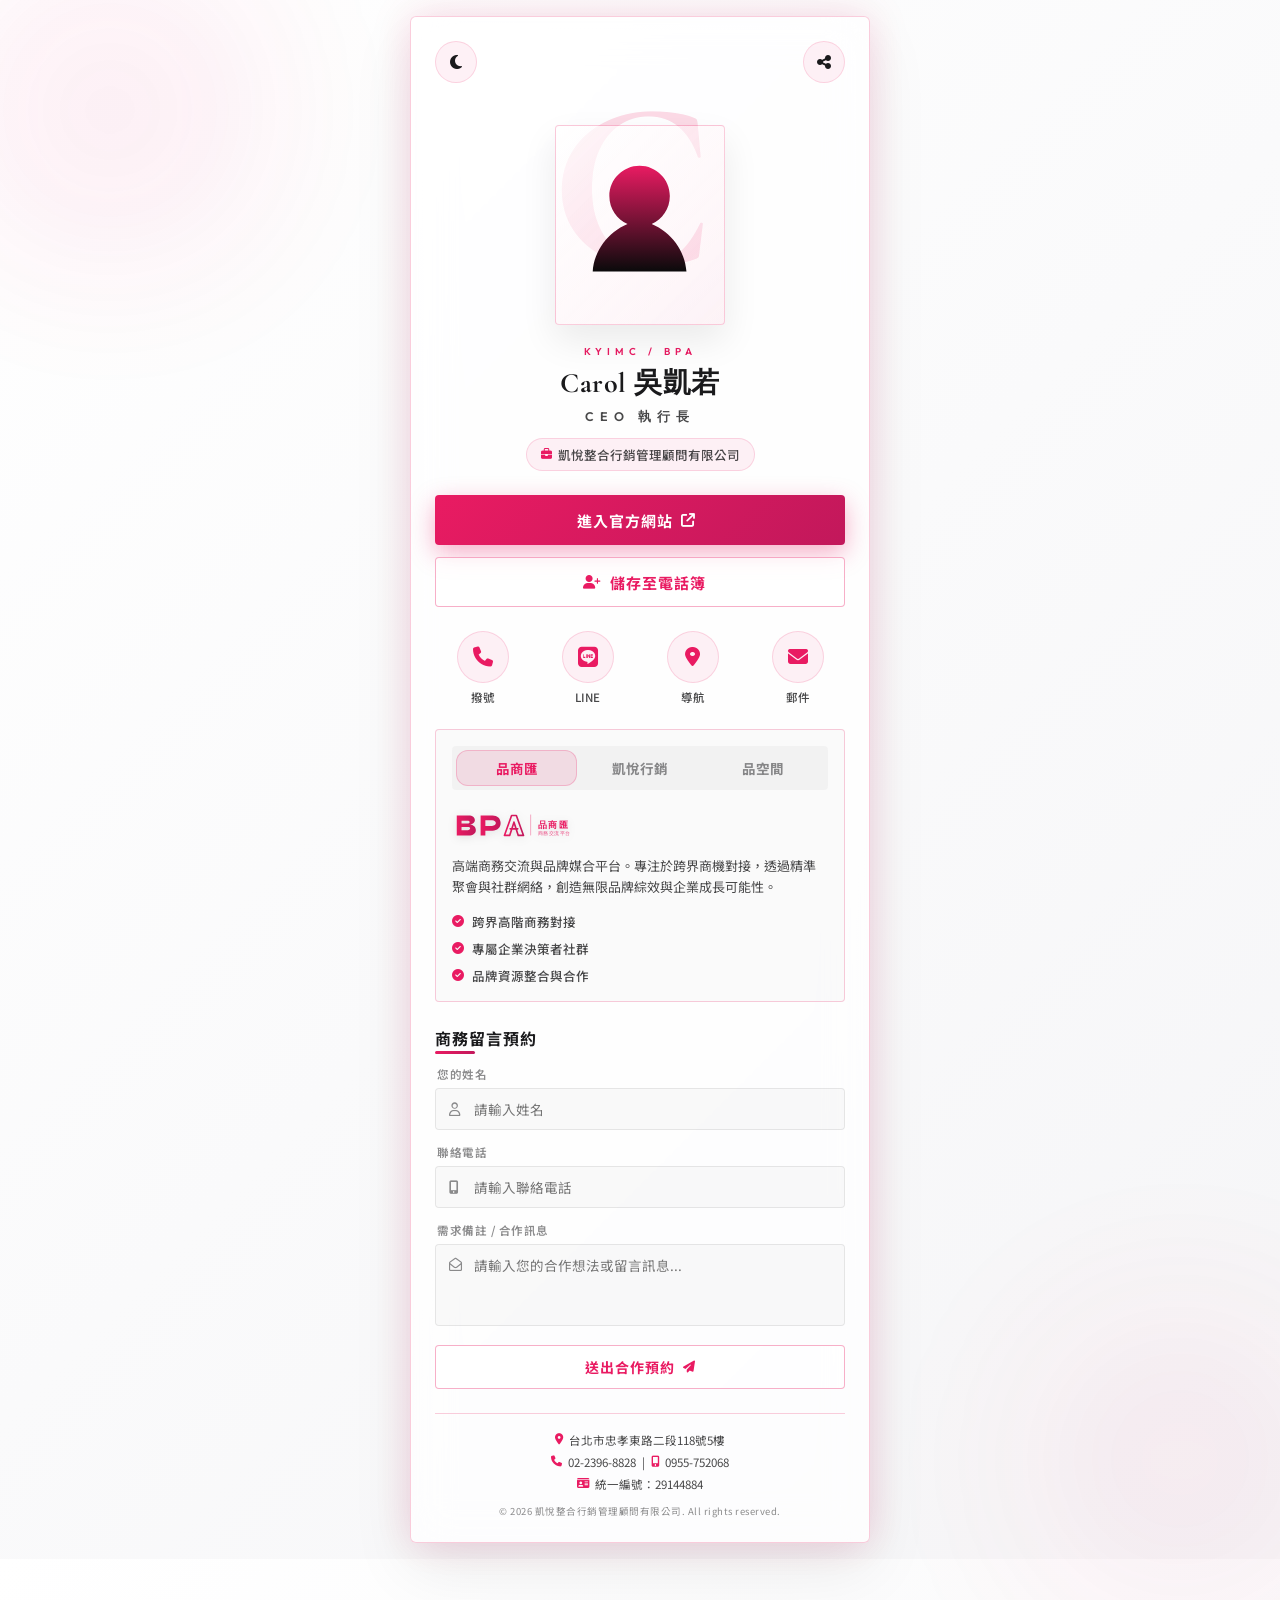
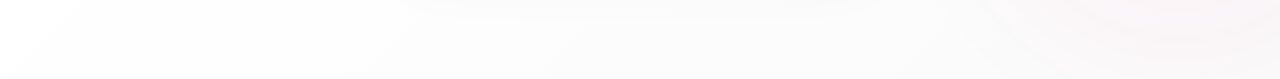
==== index.html @ 137713e1 "Initial commit of Vogue-style digital business card" ====
<!DOCTYPE html>
<html lang="zh-Hant-TW">
<head>
  <meta charset="UTF-8">
  <meta name="viewport" content="width=device-width, initial-scale=1.0, maximum-scale=1.0, user-scalable=no">
  <title>Carol 吳凱若 | 電子名片</title>
  
  <!-- SEO Meta Tags -->
  <meta name="description" content="Carol 吳凱若 (CEO 執行長) 的個人數位名片。提供一鍵加入電話簿、進入官方網站、聯絡捷徑與三大品牌業務（BPA 品商匯、Kyimc 凱悅整合行銷、品空間）展示。">
  <meta name="author" content="Carol 吳凱若">
  <meta name="robots" content="index, follow">
  
  <!-- Open Graph / Facebook -->
  <meta property="og:type" content="website">
  <meta property="og:title" content="Carol 吳凱若 | 電子名片">
  <meta property="og:description" content="Carol 吳凱若 (CEO 執行長) 的個人數位名片。一鍵儲存聯絡資訊，隨手感應碰碰卡即刻對接商機。">
  <meta property="og:image" content="assets/logo-kyimc.svg">
  
  <!-- Google Fonts -->
  <link rel="preconnect" href="https://fonts.googleapis.com">
  <link rel="preconnect" href="https://fonts.gstatic.com" crossorigin>
  <link href="https://fonts.googleapis.com/css2?family=Cormorant+Garamond:ital,wght@0,300;0,400;0,600;0,700;1,400&family=Noto+Sans+TC:wght@300;400;500;700;900&family=Outfit:wght@300;400;600;700;800&display=swap" rel="stylesheet">
  
  <!-- FontAwesome Icons -->
  <link rel="stylesheet" href="https://cdnjs.cloudflare.com/ajax/libs/font-awesome/6.4.0/css/all.min.css">
  
  <!-- Stylesheets -->
  <link rel="stylesheet" href="style.css">
</head>
<body class="light-theme">

  <!-- Ambient Light Effects (Glow Spheres) -->
  <div class="glow-sphere sphere-1"></div>
  <div class="glow-sphere sphere-2"></div>

  <!-- Main Container -->
  <main class="card-container" id="main-card">
    
    <!-- Header Controls -->
    <header class="card-header">
      <button class="icon-btn theme-toggle" id="theme-toggle-btn" aria-label="切換主題" title="切換主題">
        <i class="fa-solid fa-moon"></i>
      </button>
      <button class="icon-btn share-btn" id="share-card-btn" aria-label="分享名片" title="分享名片">
        <i class="fa-solid fa-share-nodes"></i>
      </button>
    </header>

    <!-- Profile Area (Editorial Cover Style) -->
    <section class="profile-section">
      <div class="cover-wrapper">
        <div class="large-initial-backdrop">C</div>
        <div class="cover-image-box">
          <!-- Default luxury fashion illustration or silhouette -->
          <svg class="cover-silhouette" viewBox="0 0 200 220" fill="none" xmlns="http://www.w3.org/2000/svg">
            <path d="M100 25 C122 25 140 43 140 65 C140 82 130 96 116 102 C142 113 160 137 162 165 H38 C40 137 58 113 84 102 C70 96 60 82 60 65 C60 43 78 25 100 25 Z" fill="url(#avatar-grad)" />
            <defs>
              <linearGradient id="avatar-grad" x1="100" y1="25" x2="100" y2="165" gradientUnits="userSpaceOnUse">
                <stop stop-color="#E91B62"/>
                <stop offset="1" stop-color="#0A0A0B"/>
              </linearGradient>
            </defs>
          </svg>
        </div>
      </div>
      
      <div class="profile-info">
        <span class="editorial-brand-label">KYIMC / BPA</span>
        <h1 class="profile-name">Carol 吳凱若</h1>
        <p class="profile-title">CEO 執行長</p>
        <div class="company-badge">
          <i class="fa-solid fa-briefcase badge-icon"></i>
          <span>凱悅整合行銷管理顧問有限公司</span>
        </div>
      </div>
    </section>

    <!-- Core Call To Action (CTAs) -->
    <section class="cta-section">
      <!-- Primary Website Button -->
      <a href="http://www.kyimc.com" target="_blank" class="btn btn-primary" id="btn-website">
        <span class="btn-text">進入官方網站</span>
        <i class="fa-solid fa-arrow-up-right-from-square btn-icon animate-arrow"></i>
      </a>
      
      <!-- Secondary vCard Button -->
      <a href="carol_contact.vcf" download="Carol_吳凱若_電子名片.vcf" class="btn btn-secondary" id="btn-vcard">
        <i class="fa-solid fa-user-plus btn-icon"></i>
        <span class="btn-text">儲存至電話簿</span>
      </a>
    </section>

    <!-- Quick Action Social/Contact Icons -->
    <section class="quick-links-section">
      <!-- Call -->
      <a href="tel:+886955752068" class="quick-link-item" id="btn-call" aria-label="撥打電話" title="撥打電話">
        <div class="icon-box">
          <i class="fa-solid fa-phone"></i>
        </div>
        <span class="link-label">撥號</span>
      </a>
      <!-- LINE -->
      <a href="https://line.me/ti/p/~wcr830" target="_blank" class="quick-link-item" id="btn-line" aria-label="LINE 聯絡" title="LINE 聯絡">
        <div class="icon-box">
          <i class="fa-brands fa-line"></i>
        </div>
        <span class="link-label">LINE</span>
      </a>
      <!-- Map Navigation -->
      <a href="https://www.google.com/maps/search/?api=1&query=台北市忠孝東路二段118號5樓" target="_blank" class="quick-link-item" id="btn-map" aria-label="公司地圖" title="公司地圖">
        <div class="icon-box">
          <i class="fa-solid fa-location-dot"></i>
        </div>
        <span class="link-label">導航</span>
      </a>
      <!-- Email -->
      <a href="mailto:wcr830@gmail.com" class="quick-link-item" id="btn-email" aria-label="傳送電子郵件" title="傳送電子郵件">
        <div class="icon-box">
          <i class="fa-solid fa-envelope"></i>
        </div>
        <span class="link-label">郵件</span>
      </a>
    </section>

    <!-- Brand Service Tabs -->
    <section class="brand-tabs-section">
      <!-- Tab Header Navigation -->
      <nav class="tabs-nav" role="tablist">
        <button class="tab-nav-item active" role="tab" aria-selected="true" aria-controls="panel-bpa" id="tab-bpa">
          <span>品商匯</span>
        </button>
        <button class="tab-nav-item" role="tab" aria-selected="false" aria-controls="panel-kyimc" id="tab-kyimc">
          <span>凱悅行銷</span>
        </button>
        <button class="tab-nav-item" role="tab" aria-selected="false" aria-controls="panel-space" id="tab-space">
          <span>品空間</span>
        </button>
        <div class="tab-indicator" id="tab-indicator"></div>
      </nav>

      <!-- Tab Content Area -->
      <div class="tabs-content-wrapper">
        
        <!-- Panel 1: BPA -->
        <article class="tab-panel active" id="panel-bpa" role="tabpanel" aria-labelledby="tab-bpa">
          <div class="brand-logo-container">
            <img src="assets/logo-bpa.svg" alt="BPA 品商匯 Logo" class="brand-logo-img">
          </div>
          <p class="brand-desc">高端商務交流與品牌媒合平台。專注於跨界商機對接，透過精準聚會與社群網絡，創造無限品牌綜效與企業成長可能性。</p>
          <ul class="brand-features-list">
            <li><i class="fa-solid fa-circle-check feature-check"></i> <span>跨界高階商務對接</span></li>
            <li><i class="fa-solid fa-circle-check feature-check"></i> <span>專屬企業決策者社群</span></li>
            <li><i class="fa-solid fa-circle-check feature-check"></i> <span>品牌資源整合與合作</span></li>
          </ul>
        </article>

        <!-- Panel 2: Kyimc -->
        <article class="tab-panel" id="panel-kyimc" role="tabpanel" aria-labelledby="tab-kyimc" style="display: none;">
          <div class="brand-logo-container">
            <img src="assets/logo-kyimc.svg" alt="Kyimc 凱悅整合行銷 Logo" class="brand-logo-img">
          </div>
          <p class="brand-desc">專業品牌行銷及管理顧問團隊。提供全方位的品牌診斷、市場營銷戰略規劃、活動策劃與公關媒體傳播服務，助力品牌飛躍成長。</p>
          <ul class="brand-features-list">
            <li><i class="fa-solid fa-circle-check feature-check"></i> <span>企業品牌診斷與定位</span></li>
            <li><i class="fa-solid fa-circle-check feature-check"></i> <span>整合行銷與公關策略</span></li>
            <li><i class="fa-solid fa-circle-check feature-check"></i> <span>專案顧問與政府輔導</span></li>
          </ul>
        </article>

        <!-- Panel 3: Space -->
        <article class="tab-panel" id="panel-space" role="tabpanel" aria-labelledby="tab-space" style="display: none;">
          <div class="brand-logo-container">
            <img src="assets/logo-space.svg" alt="品空間 Logo" class="brand-logo-img">
          </div>
          <p class="brand-desc">商業美學與精緻空間規劃專家。將品牌核心概念融入實體空間規劃中，從動線設計、室內陳設到氛圍營造，打造極致空間體驗。</p>
          <ul class="brand-features-list">
            <li><i class="fa-solid fa-circle-check feature-check"></i> <span>商業與辦公空間規劃</span></li>
            <li><i class="fa-solid fa-circle-check feature-check"></i> <span>視覺美學與軟裝陳設</span></li>
            <li><i class="fa-solid fa-circle-check feature-check"></i> <span>實體品牌體驗氛圍營造</span></li>
          </ul>
        </article>
        
      </div>
    </section>

    <!-- Appointment Form -->
    <section class="booking-section">
      <div class="section-title-wrapper">
        <h2 class="section-title">商務留言預約</h2>
        <div class="section-title-bar"></div>
      </div>
      
      <form class="booking-form" id="contact-form" novalidate>
        <div class="form-group">
          <label for="form-name" class="form-label">您的姓名</label>
          <div class="input-wrapper">
            <i class="fa-regular fa-user input-icon"></i>
            <input type="text" id="form-name" class="form-input" placeholder="請輸入姓名" required>
          </div>
        </div>

        <div class="form-group">
          <label for="form-phone" class="form-label">聯絡電話</label>
          <div class="input-wrapper">
            <i class="fa-solid fa-mobile-screen-button input-icon"></i>
            <input type="tel" id="form-phone" class="form-input" placeholder="請輸入聯絡電話" required>
          </div>
        </div>

        <div class="form-group">
          <label for="form-message" class="form-label">需求備註 / 合作訊息</label>
          <div class="input-wrapper">
            <i class="fa-regular fa-envelope-open input-icon align-top"></i>
            <textarea id="form-message" class="form-textarea" rows="3" placeholder="請輸入您的合作想法或留言訊息..." required></textarea>
          </div>
        </div>

        <button type="submit" class="btn-submit" id="btn-submit">
          <span class="btn-submit-text">送出合作預約</span>
          <i class="fa-solid fa-paper-plane submit-icon"></i>
        </button>
      </form>
    </section>

    <!-- Footer info -->
    <footer class="card-footer">
      <div class="company-details">
        <p><i class="fa-solid fa-location-dot footer-icon"></i> <span>台北市忠孝東路二段118號5樓</span></p>
        <p><i class="fa-solid fa-phone footer-icon"></i> <span>02-2396-8828</span> | <i class="fa-solid fa-mobile-screen-button footer-icon"></i> <span>0955-752068</span></p>
        <p><i class="fa-solid fa-id-card footer-icon"></i> <span>統一編號：29144884</span></p>
      </div>
      <p class="copyright">&copy; 2026 凱悅整合行銷管理顧問有限公司. All rights reserved.</p>
    </footer>

  </main>

  <!-- Share QR Code Modal -->
  <dialog class="modal" id="qr-modal">
    <div class="modal-content">
      <button class="modal-close" id="modal-close-btn" aria-label="關閉彈窗">
        <i class="fa-solid fa-xmark"></i>
      </button>
      
      <h3 class="modal-title">掃描分享名片</h3>
      <p class="modal-desc">用手機相機掃描下方 QR Code，即可立刻在手機上開啟 Carol 的碰碰卡數位名片。</p>
      
      <div class="qr-code-wrapper">
        <!-- Dynamic QR Code Container -->
        <div class="qr-code-bg">
          <img id="qr-code-image" src="" alt="電子名片 QR Code" class="qr-image">
          <div class="qr-logo-placeholder">C</div>
        </div>
      </div>
      
      <button class="btn btn-secondary close-modal-btn" id="modal-close-action">關閉視窗</button>
    </div>
  </dialog>

  <!-- Toast Notification -->
  <div class="toast" id="toast-notification">
    <i class="fa-solid fa-circle-check toast-icon"></i>
    <span class="toast-message">訊息已成功傳送！</span>
  </div>

  <!-- JavaScript -->
  <script src="script.js"></script>
</body>
</html>
---- style.css ----
/* ==========================================================================
   DESIGN SYSTEM & GLOBAL VARIABLES (時尚湖水綠主題 #42BEC9)
   ========================================================================== */

:root {
  /* Common System Values */
  --transition-fast: 0.2s cubic-bezier(0.4, 0, 0.2, 1);
  --transition-normal: 0.35s cubic-bezier(0.4, 0, 0.2, 1);
  --transition-slow: 0.6s cubic-bezier(0.4, 0, 0.2, 1);
  --font-chinese: 'Noto Sans TC', sans-serif;
  --font-english: 'Outfit', sans-serif;
  --font-serif: 'Cormorant Garamond', serif;
  --border-radius-sm: 2px;
  --border-radius-md: 4px;
  --border-radius-lg: 6px;
  --border-radius-full: 9999px;
  
  /* Primary Identity Brand Colors */
  --primary-color: #E91B62;
  --primary-hover: #FF337A;
  --primary-gradient: linear-gradient(135deg, #E91B62 0%, #C2185B 100%);
  --glow-primary: rgba(233, 27, 98, 0.35);
}

/* Dark Theme (Alternative Contrast Theme) - High-Luminosity Neon Glass Theme */
body.dark-theme {
  --bg-color: #0A0A0B;
  --bg-gradient: linear-gradient(135deg, #0A0A0B 0%, #151518 100%);
  --card-bg: rgba(20, 20, 22, 0.72);
  --card-border: rgba(233, 27, 98, 0.28);
  --text-primary: #FFFFFF;
  --text-secondary: rgba(255, 255, 255, 0.85);
  --text-muted: rgba(255, 255, 255, 0.55);
  --shadow-color: rgba(0, 0, 0, 0.6);
  --glow-color: rgba(233, 27, 98, 0.3);
  --input-bg: rgba(255, 255, 255, 0.05);
  --input-border: rgba(255, 255, 255, 0.12);
  --btn-secondary-bg: rgba(255, 255, 255, 0.06);
  --btn-secondary-border: rgba(233, 27, 98, 0.4);
  --btn-secondary-text: #FFFFFF;
  --quick-link-bg: rgba(233, 27, 98, 0.08);
  --quick-link-border: rgba(233, 27, 98, 0.25);
  --tab-nav-bg: rgba(255, 255, 255, 0.05);
  --tab-nav-active-bg: rgba(233, 27, 98, 0.16);
  --modal-bg: rgba(10, 10, 11, 0.95);
  --sphere-grad-1: radial-gradient(circle, rgba(233, 27, 98, 0.3) 0%, rgba(20, 20, 22, 0.05) 70%);
  --sphere-grad-2: radial-gradient(circle, rgba(233, 27, 98, 0.2) 0%, rgba(20, 20, 22, 0.02) 70%);
}

/* Light Theme (Default) - Bright Luminous Cyan Background Theme */
body.light-theme {
  --bg-color: #FFFFFF;
  --bg-gradient: linear-gradient(135deg, #FFFFFF 0%, #F5F5F7 100%);
  --card-bg: rgba(255, 255, 255, 0.72);
  --card-border: rgba(233, 27, 98, 0.22);
  --text-primary: #1A1A1C;
  --text-secondary: rgba(26, 26, 28, 0.8);
  --text-muted: rgba(26, 26, 28, 0.5);
  --shadow-color: rgba(0, 0, 0, 0.08);
  --glow-color: rgba(233, 27, 98, 0.15);
  --input-bg: rgba(0, 0, 0, 0.02);
  --input-border: rgba(0, 0, 0, 0.08);
  --btn-secondary-bg: rgba(255, 255, 255, 0.6);
  --btn-secondary-border: rgba(233, 27, 98, 0.35);
  --btn-secondary-text: #E91B62;
  --quick-link-bg: rgba(233, 27, 98, 0.06);
  --quick-link-border: rgba(233, 27, 98, 0.15);
  --tab-nav-bg: rgba(0, 0, 0, 0.03);
  --tab-nav-active-bg: rgba(233, 27, 98, 0.1);
  --modal-bg: rgba(255, 255, 255, 0.98);
  --primary-color: #E91B62;
  --primary-hover: #FF337A;
  --primary-gradient: linear-gradient(135deg, #E91B62 0%, #C2185B 100%);
  --glow-primary: rgba(233, 27, 98, 0.35);
  --sphere-grad-1: radial-gradient(circle, rgba(233, 27, 98, 0.18) 0%, rgba(255, 255, 255, 0) 70%);
  --sphere-grad-2: radial-gradient(circle, rgba(233, 27, 98, 0.12) 0%, rgba(255, 255, 255, 0) 70%);
}

/* ==========================================================================
   RESET & GLOBAL BASICS
   ========================================================================== */

* {
  margin: 0;
  padding: 0;
  box-sizing: border-box;
  -webkit-tap-highlight-color: transparent; /* Remove mobile highlight flash */
}

body {
  font-family: var(--font-chinese);
  background: var(--bg-gradient, var(--bg-color));
  color: var(--text-primary);
  min-height: 100vh;
  display: flex;
  justify-content: center;
  align-items: center;
  padding: 16px;
  overflow-x: hidden;
  position: relative;
  transition: background var(--transition-normal), background-color var(--transition-normal);
}

a {
  text-decoration: none;
  color: inherit;
}

button, input, textarea {
  font-family: inherit;
  border: none;
  background: none;
  outline: none;
}

button {
  cursor: pointer;
}

/* ==========================================================================
   AMBIENT GLOW SYSTEM
   ========================================================================== */

.glow-sphere {
  position: absolute;
  border-radius: var(--border-radius-full);
  filter: blur(100px);
  z-index: 0;
  pointer-events: none;
  opacity: 0.85; /* Increased opacity for high-luminosity */
  transition: background var(--transition-slow);
}

.sphere-1 {
  width: 380px;
  height: 380px;
  top: -80px;
  left: -80px;
  background: var(--sphere-grad-1);
  animation: floatSphere1 18s infinite ease-in-out alternate;
}

.sphere-2 {
  width: 440px;
  height: 440px;
  bottom: -120px;
  right: -120px;
  background: var(--sphere-grad-2);
  animation: floatSphere2 22s infinite ease-in-out alternate;
}

@keyframes floatSphere1 {
  0% { transform: translate(0, 0) scale(1); }
  100% { transform: translate(60px, 40px) scale(1.15); }
}

@keyframes floatSphere2 {
  0% { transform: translate(0, 0) scale(1); }
  100% { transform: translate(-80px, -50px) scale(1.1); }
}

/* ==========================================================================
   CARD CONTAINER (GLASSMORPHISM)
   ========================================================================== */

.card-container {
  width: 100%;
  max-width: 460px;
  background: var(--card-bg);
  border: 1px solid var(--card-border);
  border-radius: var(--border-radius-lg);
  padding: 24px;
  box-shadow: 0 24px 64px var(--shadow-color), 0 0 40px var(--glow-color); /* Enhanced glowing halo around the card */
  backdrop-filter: blur(20px);
  -webkit-backdrop-filter: blur(20px);
  z-index: 1;
  position: relative;
  overflow: hidden;
  animation: cardEntrance var(--transition-slow) forwards;
  opacity: 0;
  transform: translateY(30px);
  transition: background var(--transition-normal), border var(--transition-normal), box-shadow var(--transition-normal);
}

@keyframes cardEntrance {
  to {
    opacity: 1;
    transform: translateY(0);
  }
}

/* ==========================================================================
   CARD HEADER CONTROLS
   ========================================================================== */

.card-header {
  display: flex;
  justify-content: space-between;
  align-items: center;
  margin-bottom: 12px;
}

.icon-btn {
  width: 42px;
  height: 42px;
  border-radius: var(--border-radius-full);
  display: flex;
  justify-content: center;
  align-items: center;
  background: var(--quick-link-bg);
  border: 1px solid var(--quick-link-border);
  color: var(--text-primary);
  font-size: 16px;
  transition: all var(--transition-fast);
}

.icon-btn:hover {
  transform: scale(1.08);
  border-color: var(--primary-color);
  box-shadow: 0 0 12px var(--glow-color);
}

.icon-btn:active {
  transform: scale(0.95);
}

/* ==========================================================================
   PROFILE SECTION
   ========================================================================== */

.profile-section {
  display: flex;
  flex-direction: column;
  align-items: center;
  text-align: center;
  margin-bottom: 24px;
}

.cover-wrapper {
  position: relative;
  width: 200px;
  height: 230px;
  margin: 0 auto 20px auto;
  overflow: visible;
  display: flex;
  justify-content: center;
  align-items: flex-end;
}

.large-initial-backdrop {
  position: absolute;
  top: -15px;
  left: 5%;
  font-family: var(--font-serif);
  font-size: 240px;
  font-weight: 700;
  line-height: 0.9;
  color: var(--primary-color);
  opacity: 0.16;
  user-select: none;
  pointer-events: none;
  z-index: 1;
}

.cover-image-box {
  position: relative;
  width: 170px;
  height: 200px;
  border: 1px solid var(--card-border);
  background: linear-gradient(135deg, rgba(233, 27, 98, 0.05) 0%, rgba(20, 20, 22, 0.2) 100%);
  overflow: hidden;
  z-index: 2;
  display: flex;
  justify-content: center;
  align-items: flex-end;
  box-shadow: 0 16px 36px var(--shadow-color);
  transition: all var(--transition-normal);
  border-radius: var(--border-radius-md);
}

body.light-theme .cover-image-box {
  background: linear-gradient(135deg, rgba(255, 255, 255, 0.8) 0%, rgba(233, 27, 98, 0.05) 100%);
}

.cover-image-box:hover {
  transform: translateY(-4px);
  border-color: var(--primary-color);
  box-shadow: 0 20px 48px var(--glow-color);
}

.cover-silhouette {
  width: 90%;
  height: 95%;
  object-fit: contain;
  transition: transform var(--transition-slow) ease;
}

.cover-image-box:hover .cover-silhouette {
  transform: scale(1.06);
}

.editorial-brand-label {
  font-family: var(--font-english);
  font-size: 10px;
  font-weight: 600;
  color: var(--primary-color);
  letter-spacing: 5px;
  text-transform: uppercase;
  margin-bottom: 6px;
  display: block;
}

.profile-info .profile-name {
  font-family: var(--font-serif);
  font-size: 28px;
  font-weight: 700;
  color: var(--text-primary);
  margin-bottom: 6px;
  letter-spacing: 0.5px;
}

.profile-info .profile-title {
  font-family: var(--font-english);
  font-size: 12.5px;
  font-weight: 600;
  color: var(--text-secondary);
  letter-spacing: 6px;
  text-transform: uppercase;
  margin-bottom: 12px;
}

.company-badge {
  display: inline-flex;
  align-items: center;
  background: var(--quick-link-bg);
  border: 1px solid var(--quick-link-border);
  padding: 6px 14px;
  border-radius: var(--border-radius-full);
  font-size: 12.5px;
  color: var(--text-secondary);
  font-weight: 500;
  transition: all var(--transition-fast);
}

.company-badge:hover {
  border-color: var(--primary-color);
  background: var(--quick-link-bg);
}

.badge-icon {
  color: var(--primary-color);
  margin-right: 6px;
  font-size: 11px;
}

/* ==========================================================================
   CALL TO ACTION (CTAs) - 雙核心按鈕
   ========================================================================== */

.cta-section {
  display: flex;
  flex-direction: column;
  gap: 12px;
  margin-bottom: 24px;
}

.btn {
  width: 100%;
  height: 50px;
  border-radius: var(--border-radius-md);
  display: inline-flex;
  justify-content: center;
  align-items: center;
  font-size: 15px;
  font-weight: 700;
  letter-spacing: 1px;
  transition: all var(--transition-fast);
  position: relative;
  overflow: hidden;
}

.btn-primary {
  background: var(--primary-gradient);
  color: #FFFFFF;
  box-shadow: 0 8px 24px var(--glow-primary);
}

.btn-primary:hover {
  transform: translateY(-2px);
  box-shadow: 0 12px 32px var(--glow-primary);
  filter: brightness(1.08); /* Dynamically brightens gradient for hover state */
}

.btn-primary:active {
  transform: translateY(1px);
}

/* Streaming shine effect on primary button */
.btn-primary::after {
  content: '';
  position: absolute;
  top: 0;
  left: -50%;
  width: 25%;
  height: 100%;
  background: linear-gradient(to right, rgba(255, 255, 255, 0) 0%, rgba(255, 255, 255, 0.3) 50%, rgba(255, 255, 255, 0) 100%);
  transform: skewX(-25deg);
  animation: shineStream 4s infinite linear;
}

@keyframes shineStream {
  0% { left: -50%; }
  35%, 100% { left: 125%; }
}

.btn-secondary {
  background: var(--btn-secondary-bg);
  border: 1px solid var(--btn-secondary-border);
  color: var(--btn-secondary-text);
}

.btn-secondary:hover {
  background: var(--tab-nav-active-bg);
  border-color: var(--primary-color);
  transform: translateY(-1px);
}

.btn-secondary:active {
  transform: translateY(1px);
}

.btn-icon {
  margin: 0 8px;
  font-size: 14px;
}

.animate-arrow {
  transition: transform var(--transition-fast);
}

.btn-primary:hover .animate-arrow {
  transform: translate(3px, -3px);
}

/* ==========================================================================
   QUICK ACTION SOCIAL LINKS PANEL
   ========================================================================== */

.quick-links-section {
  display: grid;
  grid-template-columns: repeat(4, 1fr);
  gap: 10px;
  margin-bottom: 24px;
}

.quick-link-item {
  display: flex;
  flex-direction: column;
  align-items: center;
  gap: 6px;
  transition: transform var(--transition-fast);
}

.quick-link-item:hover {
  transform: translateY(-3px);
}

.icon-box {
  width: 52px;
  height: 52px;
  border-radius: var(--border-radius-full);
  background: var(--quick-link-bg);
  border: 1px solid var(--quick-link-border);
  display: flex;
  justify-content: center;
  align-items: center;
  color: var(--primary-color);
  font-size: 20px;
  transition: all var(--transition-fast);
}

.quick-link-item:hover .icon-box {
  background: var(--primary-gradient);
  color: #FFFFFF;
  border-color: transparent;
  box-shadow: 0 8px 16px var(--glow-color);
}

.quick-link-item:active .icon-box {
  transform: scale(0.92);
}

.link-label {
  font-size: 11.5px;
  color: var(--text-secondary);
  font-weight: 500;
}

/* ==========================================================================
   BRAND SERVICE TABS SECTION
   ========================================================================== */

.brand-tabs-section {
  background: rgba(255, 255, 255, 0.02);
  border: 1px solid var(--card-border);
  border-radius: var(--border-radius-md);
  padding: 16px;
  margin-bottom: 24px;
  position: relative;
  transition: background var(--transition-normal), border var(--transition-normal);
}

body.light-theme .brand-tabs-section {
  background: rgba(0, 0, 0, 0.015);
}

.tabs-nav {
  display: flex;
  background: var(--tab-nav-bg);
  border-radius: var(--border-radius-md);
  padding: 4px;
  position: relative;
  margin-bottom: 16px;
}

.tab-nav-item {
  flex: 1;
  text-align: center;
  padding: 8px 0;
  font-size: 13.5px;
  font-weight: 700;
  color: var(--text-muted);
  border-radius: 12px;
  z-index: 2;
  transition: color var(--transition-fast);
}

.tab-nav-item.active {
  color: var(--primary-color);
}

/* High-end sliding backdrop indicator for active tab */
.tab-indicator {
  position: absolute;
  top: 4px;
  bottom: 4px;
  left: 4px;
  width: calc(33.333% - 4px);
  background: var(--tab-nav-active-bg);
  border: 1px solid var(--card-border);
  border-radius: 12px;
  z-index: 1;
  transition: transform var(--transition-normal) cubic-bezier(0.4, 0, 0.2, 1);
}

/* Dynamic slider positions */
.tab-indicator.pos-bpa { transform: translateX(0); }
.tab-indicator.pos-kyimc { transform: translateX(100%); }
.tab-indicator.pos-space { transform: translateX(200%); }

.tabs-content-wrapper {
  position: relative;
  min-height: 160px;
}

.tab-panel {
  animation: panelFadeIn var(--transition-normal) forwards;
}

@keyframes panelFadeIn {
  from {
    opacity: 0;
    transform: translateY(8px);
  }
  to {
    opacity: 1;
    transform: translateY(0);
  }
}

.brand-logo-container {
  height: 38px;
  display: flex;
  align-items: center;
  margin-bottom: 12px;
}

.brand-logo-img {
  height: 100%;
  max-width: 220px;
  object-fit: contain;
  filter: drop-shadow(0 2px 4px rgba(0,0,0,0.1));
}

.brand-desc {
  font-size: 13px;
  line-height: 1.6;
  color: var(--text-secondary);
  margin-bottom: 14px;
}

.brand-features-list {
  list-style: none;
  display: flex;
  flex-direction: column;
  gap: 8px;
}

.brand-features-list li {
  display: flex;
  align-items: center;
  font-size: 12.5px;
  color: var(--text-secondary);
  font-weight: 500;
}

.feature-check {
  color: var(--primary-color);
  margin-right: 8px;
  font-size: 12px;
}

/* ==========================================================================
   BOOKING & INQUIRY FORM
   ========================================================================== */

.booking-section {
  margin-bottom: 24px;
}

.section-title-wrapper {
  margin-bottom: 16px;
  position: relative;
  display: inline-block;
}

.section-title {
  font-size: 16px;
  font-weight: 700;
  letter-spacing: 1px;
  color: var(--text-primary);
}

.section-title-bar {
  position: absolute;
  bottom: -4px;
  left: 0;
  width: 40px;
  height: 3px;
  background: var(--primary-gradient);
  border-radius: var(--border-radius-full);
}

.booking-form {
  display: flex;
  flex-direction: column;
  gap: 14px;
}

.form-group {
  display: flex;
  flex-direction: column;
  gap: 6px;
}

.form-label {
  font-size: 11.5px;
  font-weight: 600;
  color: var(--text-muted);
  letter-spacing: 0.5px;
  margin-left: 2px;
}

.input-wrapper {
  position: relative;
  width: 100%;
}

.form-input, .form-textarea {
  width: 100%;
  background: var(--input-bg);
  border: 1px solid var(--input-border);
  border-radius: var(--border-radius-md);
  padding: 10px 14px 10px 38px;
  color: var(--text-primary);
  font-size: 13.5px;
  transition: all var(--transition-fast);
}

.form-textarea {
  padding-left: 38px;
  resize: none;
}

.input-icon {
  position: absolute;
  left: 14px;
  top: 50%;
  transform: translateY(-50%);
  color: var(--text-muted);
  font-size: 13px;
  transition: color var(--transition-fast);
}

.input-icon.align-top {
  top: 14px;
  transform: none;
}

.form-input:focus, .form-textarea:focus {
  border-color: var(--primary-color);
  box-shadow: 0 0 10px var(--glow-color);
}

.form-input:focus ~ .input-icon, .form-textarea:focus ~ .input-icon {
  color: var(--primary-color);
}

.btn-submit {
  width: 100%;
  height: 44px;
  background: var(--btn-secondary-bg);
  border: 1px solid var(--btn-secondary-border);
  color: var(--btn-secondary-text);
  border-radius: var(--border-radius-md);
  font-weight: 700;
  font-size: 14px;
  letter-spacing: 1px;
  display: inline-flex;
  justify-content: center;
  align-items: center;
  gap: 8px;
  transition: all var(--transition-fast);
}

.btn-submit:hover {
  background: var(--primary-gradient);
  color: #FFFFFF;
  box-shadow: 0 8px 20px var(--glow-primary);
  transform: translateY(-1px);
}

.btn-submit:active {
  transform: translateY(1px);
}

.submit-icon {
  font-size: 12px;
  transition: transform var(--transition-fast);
}

.btn-submit:hover .submit-icon {
  transform: translate(2px, -2px);
}

/* ==========================================================================
   FOOTER INFO
   ========================================================================== */

.card-footer {
  text-align: center;
  border-top: 1px solid var(--card-border);
  padding-top: 18px;
  margin-top: 8px;
  transition: border var(--transition-normal);
}

.company-details {
  display: flex;
  flex-direction: column;
  gap: 6px;
  margin-bottom: 12px;
}

.company-details p {
  font-size: 11.5px;
  color: var(--text-secondary);
  font-weight: 400;
  display: flex;
  justify-content: center;
  align-items: center;
  gap: 6px;
}

.footer-icon {
  color: var(--primary-color);
  font-size: 11px;
}

.copyright {
  font-size: 9.5px;
  color: var(--text-muted);
  letter-spacing: 0.5px;
}

/* ==========================================================================
   SHARE MODAL (DIALOG) & TOAST
   ========================================================================== */

.modal {
  border: none;
  background: transparent;
  margin: auto;
  padding: 16px;
  width: calc(100% - 32px);
  max-width: 400px;
  outline: none;
}

.modal::backdrop {
  background: rgba(4, 7, 8, 0.85);
  backdrop-filter: blur(8px);
  -webkit-backdrop-filter: blur(8px);
  transition: all var(--transition-normal);
}

.modal-content {
  background: var(--modal-bg);
  border: 1px solid var(--card-border);
  border-radius: var(--border-radius-lg);
  padding: 24px;
  text-align: center;
  position: relative;
  box-shadow: 0 24px 64px rgba(0,0,0,0.5);
  transform: scale(0.9);
  opacity: 0;
  transition: transform var(--transition-normal) cubic-bezier(0.34, 1.56, 0.64, 1), opacity var(--transition-normal);
}

.modal[open] .modal-content {
  transform: scale(1);
  opacity: 1;
}

.modal-close {
  position: absolute;
  top: 14px;
  right: 14px;
  width: 32px;
  height: 32px;
  border-radius: var(--border-radius-full);
  display: flex;
  justify-content: center;
  align-items: center;
  background: var(--quick-link-bg);
  border: 1px solid var(--quick-link-border);
  color: var(--text-primary);
  font-size: 14px;
  transition: all var(--transition-fast);
}

.modal-close:hover {
  transform: rotate(90deg);
  color: var(--primary-color);
  border-color: var(--primary-color);
}

.modal-title {
  font-size: 18px;
  font-weight: 700;
  margin-bottom: 8px;
  color: var(--text-primary);
}

.modal-desc {
  font-size: 12px;
  color: var(--text-secondary);
  line-height: 1.6;
  margin-bottom: 20px;
}

.qr-code-wrapper {
  display: flex;
  justify-content: center;
  margin-bottom: 20px;
}

.qr-code-bg {
  padding: 12px;
  background: #FFFFFF; /* QR Code always needs white bg to scan reliably */
  border-radius: var(--border-radius-md);
  box-shadow: 0 8px 24px rgba(0,0,0,0.15);
  position: relative;
  width: 200px;
  height: 200px;
  display: flex;
  justify-content: center;
  align-items: center;
}

.qr-image {
  width: 100%;
  height: 100%;
  object-fit: contain;
}

/* Beautiful central brand badge on QR code */
.qr-logo-placeholder {
  position: absolute;
  width: 38px;
  height: 38px;
  background: var(--primary-gradient);
  border: 3px solid #FFFFFF;
  border-radius: var(--border-radius-md);
  display: flex;
  justify-content: center;
  align-items: center;
  color: #FFFFFF;
  font-family: var(--font-english);
  font-weight: 800;
  font-size: 16px;
  box-shadow: 0 4px 8px rgba(0,0,0,0.15);
}

.close-modal-btn {
  width: 100%;
  height: 42px;
}

/* Toast alert styling */
.toast {
  position: fixed;
  bottom: 24px;
  left: 50%;
  transform: translateX(-50%) translateY(100px);
  background: rgba(20, 20, 22, 0.96);
  border: 1px solid var(--primary-color);
  border-radius: var(--border-radius-md);
  padding: 12px 24px;
  display: flex;
  align-items: center;
  gap: 10px;
  box-shadow: 0 8px 32px var(--glow-color);
  z-index: 999;
  opacity: 0;
  transition: all 0.4s cubic-bezier(0.175, 0.885, 0.32, 1.275);
  pointer-events: none;
}

body.light-theme .toast {
  background: rgba(255, 255, 255, 0.98);
}

.toast.show {
  transform: translateX(-50%) translateY(0);
  opacity: 1;
}

.toast-icon {
  color: var(--primary-color);
  font-size: 16px;
}

.toast-message {
  font-size: 13px;
  font-weight: 600;
  color: var(--text-primary);
}

/* ==========================================================================
   RESPONSIVE OPTIMIZATIONS (RWD)
   ========================================================================== */

@media (max-width: 400px) {
  body {
    padding: 8px;
  }
  .card-container {
    padding: 18px;
  }
  .profile-info .profile-name {
    font-size: 21px;
  }
  .icon-box {
    width: 46px;
    height: 46px;
    font-size: 17px;
  }
  .link-label {
    font-size: 10.5px;
  }
  .tab-nav-item {
    font-size: 12.5px;
    padding: 6px 0;
  }
}
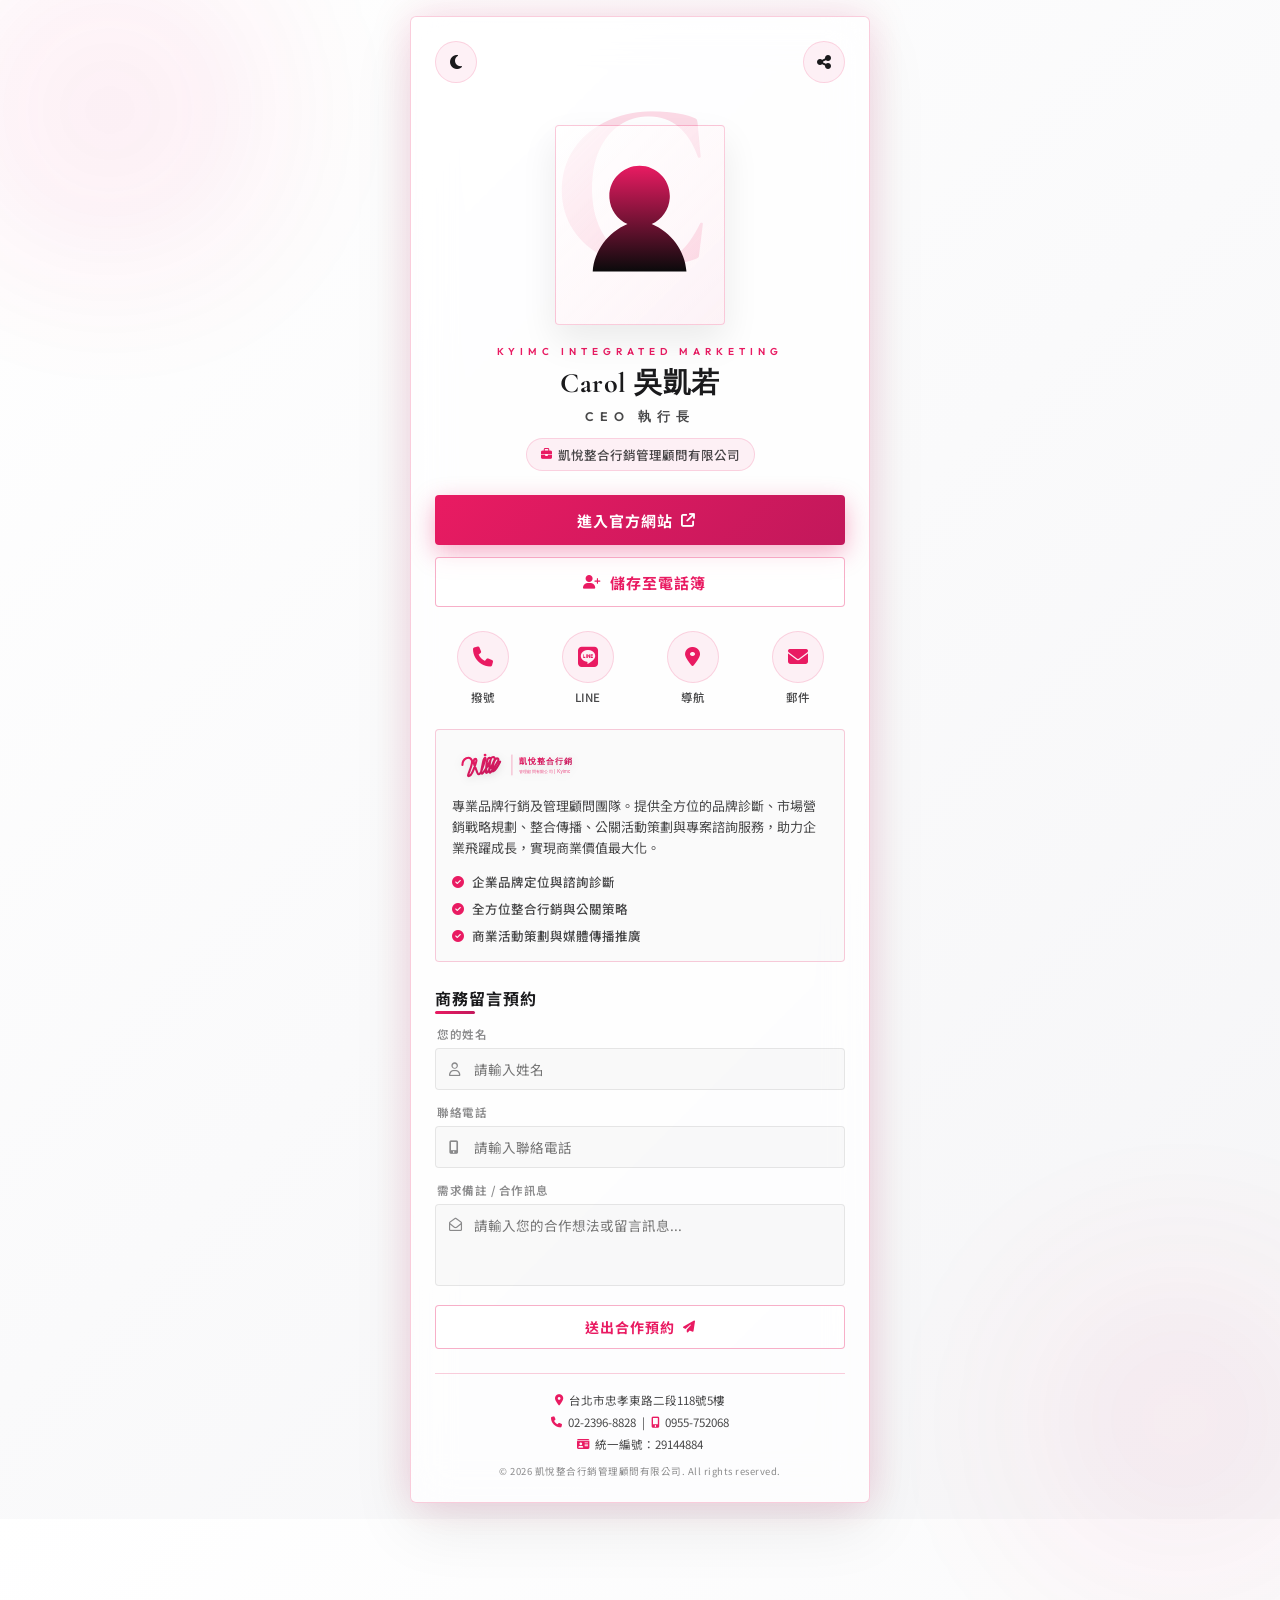
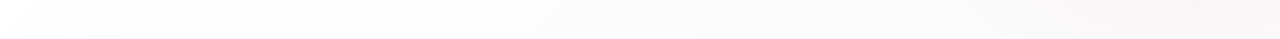
==== commit c043c320: "remove bpa and space planning brands, leaving only kyimc" ====
--- a/index.html
+++ b/index.html
@@ -65,7 +65,7 @@
       </div>
       
       <div class="profile-info">
-        <span class="editorial-brand-label">KYIMC / BPA</span>
+        <span class="editorial-brand-label">KYIMC INTEGRATED MARKETING</span>
         <h1 class="profile-name">Carol 吳凱若</h1>
         <p class="profile-title">CEO 執行長</p>
         <div class="company-badge">
@@ -122,65 +122,17 @@
       </a>
     </section>
 
-    <!-- Brand Service Tabs -->
+    <!-- Brand Service Showcase (Single Brand Layout) -->
     <section class="brand-tabs-section">
-      <!-- Tab Header Navigation -->
-      <nav class="tabs-nav" role="tablist">
-        <button class="tab-nav-item active" role="tab" aria-selected="true" aria-controls="panel-bpa" id="tab-bpa">
-          <span>品商匯</span>
-        </button>
-        <button class="tab-nav-item" role="tab" aria-selected="false" aria-controls="panel-kyimc" id="tab-kyimc">
-          <span>凱悅行銷</span>
-        </button>
-        <button class="tab-nav-item" role="tab" aria-selected="false" aria-controls="panel-space" id="tab-space">
-          <span>品空間</span>
-        </button>
-        <div class="tab-indicator" id="tab-indicator"></div>
-      </nav>
-
-      <!-- Tab Content Area -->
-      <div class="tabs-content-wrapper">
-        
-        <!-- Panel 1: BPA -->
-        <article class="tab-panel active" id="panel-bpa" role="tabpanel" aria-labelledby="tab-bpa">
-          <div class="brand-logo-container">
-            <img src="assets/logo-bpa.svg" alt="BPA 品商匯 Logo" class="brand-logo-img">
-          </div>
-          <p class="brand-desc">高端商務交流與品牌媒合平台。專注於跨界商機對接，透過精準聚會與社群網絡，創造無限品牌綜效與企業成長可能性。</p>
-          <ul class="brand-features-list">
-            <li><i class="fa-solid fa-circle-check feature-check"></i> <span>跨界高階商務對接</span></li>
-            <li><i class="fa-solid fa-circle-check feature-check"></i> <span>專屬企業決策者社群</span></li>
-            <li><i class="fa-solid fa-circle-check feature-check"></i> <span>品牌資源整合與合作</span></li>
-          </ul>
-        </article>
-
-        <!-- Panel 2: Kyimc -->
-        <article class="tab-panel" id="panel-kyimc" role="tabpanel" aria-labelledby="tab-kyimc" style="display: none;">
-          <div class="brand-logo-container">
-            <img src="assets/logo-kyimc.svg" alt="Kyimc 凱悅整合行銷 Logo" class="brand-logo-img">
-          </div>
-          <p class="brand-desc">專業品牌行銷及管理顧問團隊。提供全方位的品牌診斷、市場營銷戰略規劃、活動策劃與公關媒體傳播服務，助力品牌飛躍成長。</p>
-          <ul class="brand-features-list">
-            <li><i class="fa-solid fa-circle-check feature-check"></i> <span>企業品牌診斷與定位</span></li>
-            <li><i class="fa-solid fa-circle-check feature-check"></i> <span>整合行銷與公關策略</span></li>
-            <li><i class="fa-solid fa-circle-check feature-check"></i> <span>專案顧問與政府輔導</span></li>
-          </ul>
-        </article>
-
-        <!-- Panel 3: Space -->
-        <article class="tab-panel" id="panel-space" role="tabpanel" aria-labelledby="tab-space" style="display: none;">
-          <div class="brand-logo-container">
-            <img src="assets/logo-space.svg" alt="品空間 Logo" class="brand-logo-img">
-          </div>
-          <p class="brand-desc">商業美學與精緻空間規劃專家。將品牌核心概念融入實體空間規劃中，從動線設計、室內陳設到氛圍營造，打造極致空間體驗。</p>
-          <ul class="brand-features-list">
-            <li><i class="fa-solid fa-circle-check feature-check"></i> <span>商業與辦公空間規劃</span></li>
-            <li><i class="fa-solid fa-circle-check feature-check"></i> <span>視覺美學與軟裝陳設</span></li>
-            <li><i class="fa-solid fa-circle-check feature-check"></i> <span>實體品牌體驗氛圍營造</span></li>
-          </ul>
-        </article>
-        
-      </div>
+      <div class="brand-logo-container">
+        <img src="assets/logo-kyimc.svg" alt="Kyimc 凱悅整合行銷 Logo" class="brand-logo-img">
+      </div>
+      <p class="brand-desc">專業品牌行銷及管理顧問團隊。提供全方位的品牌診斷、市場營銷戰略規劃、整合傳播、公關活動策劃與專案諮詢服務，助力企業飛躍成長，實現商業價值最大化。</p>
+      <ul class="brand-features-list">
+        <li><i class="fa-solid fa-circle-check feature-check"></i> <span>企業品牌定位與諮詢診斷</span></li>
+        <li><i class="fa-solid fa-circle-check feature-check"></i> <span>全方位整合行銷與公關策略</span></li>
+        <li><i class="fa-solid fa-circle-check feature-check"></i> <span>商業活動策劃與媒體傳播推廣</span></li>
+      </ul>
     </section>
 
     <!-- Appointment Form -->
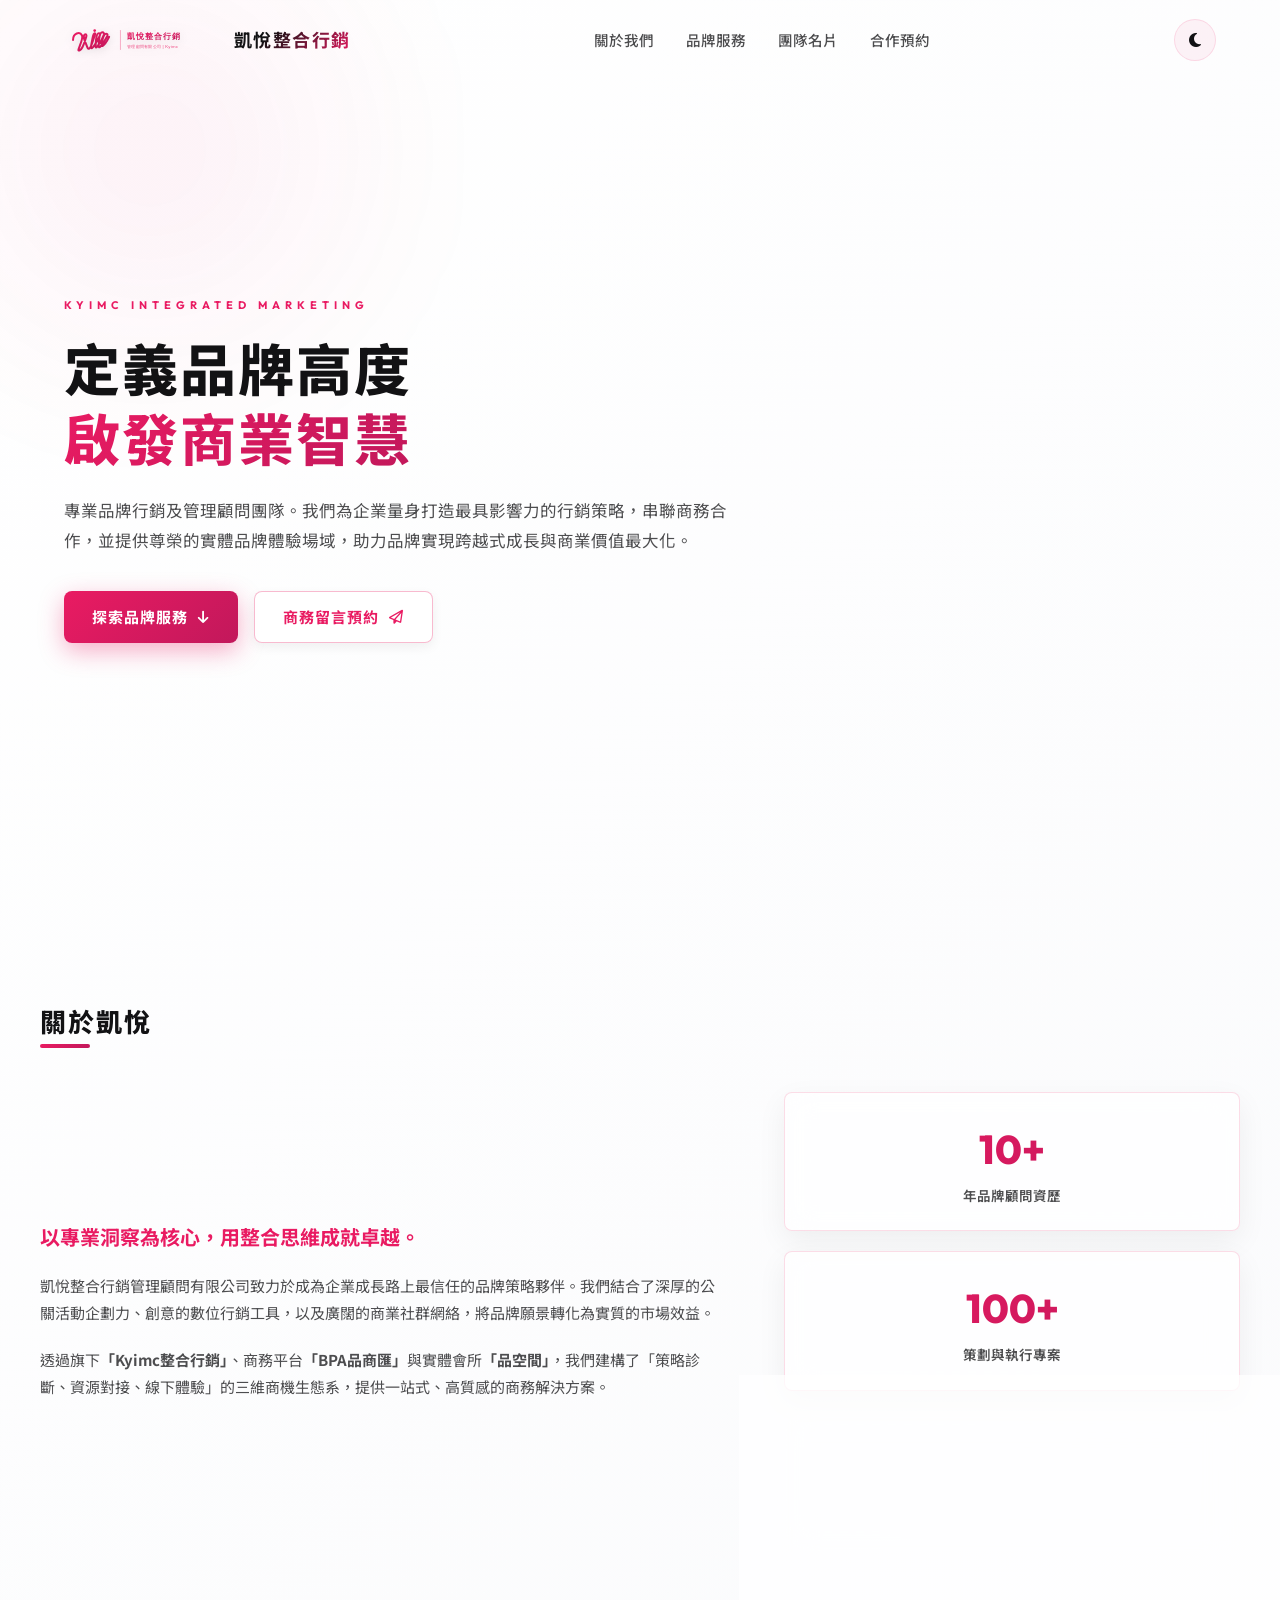
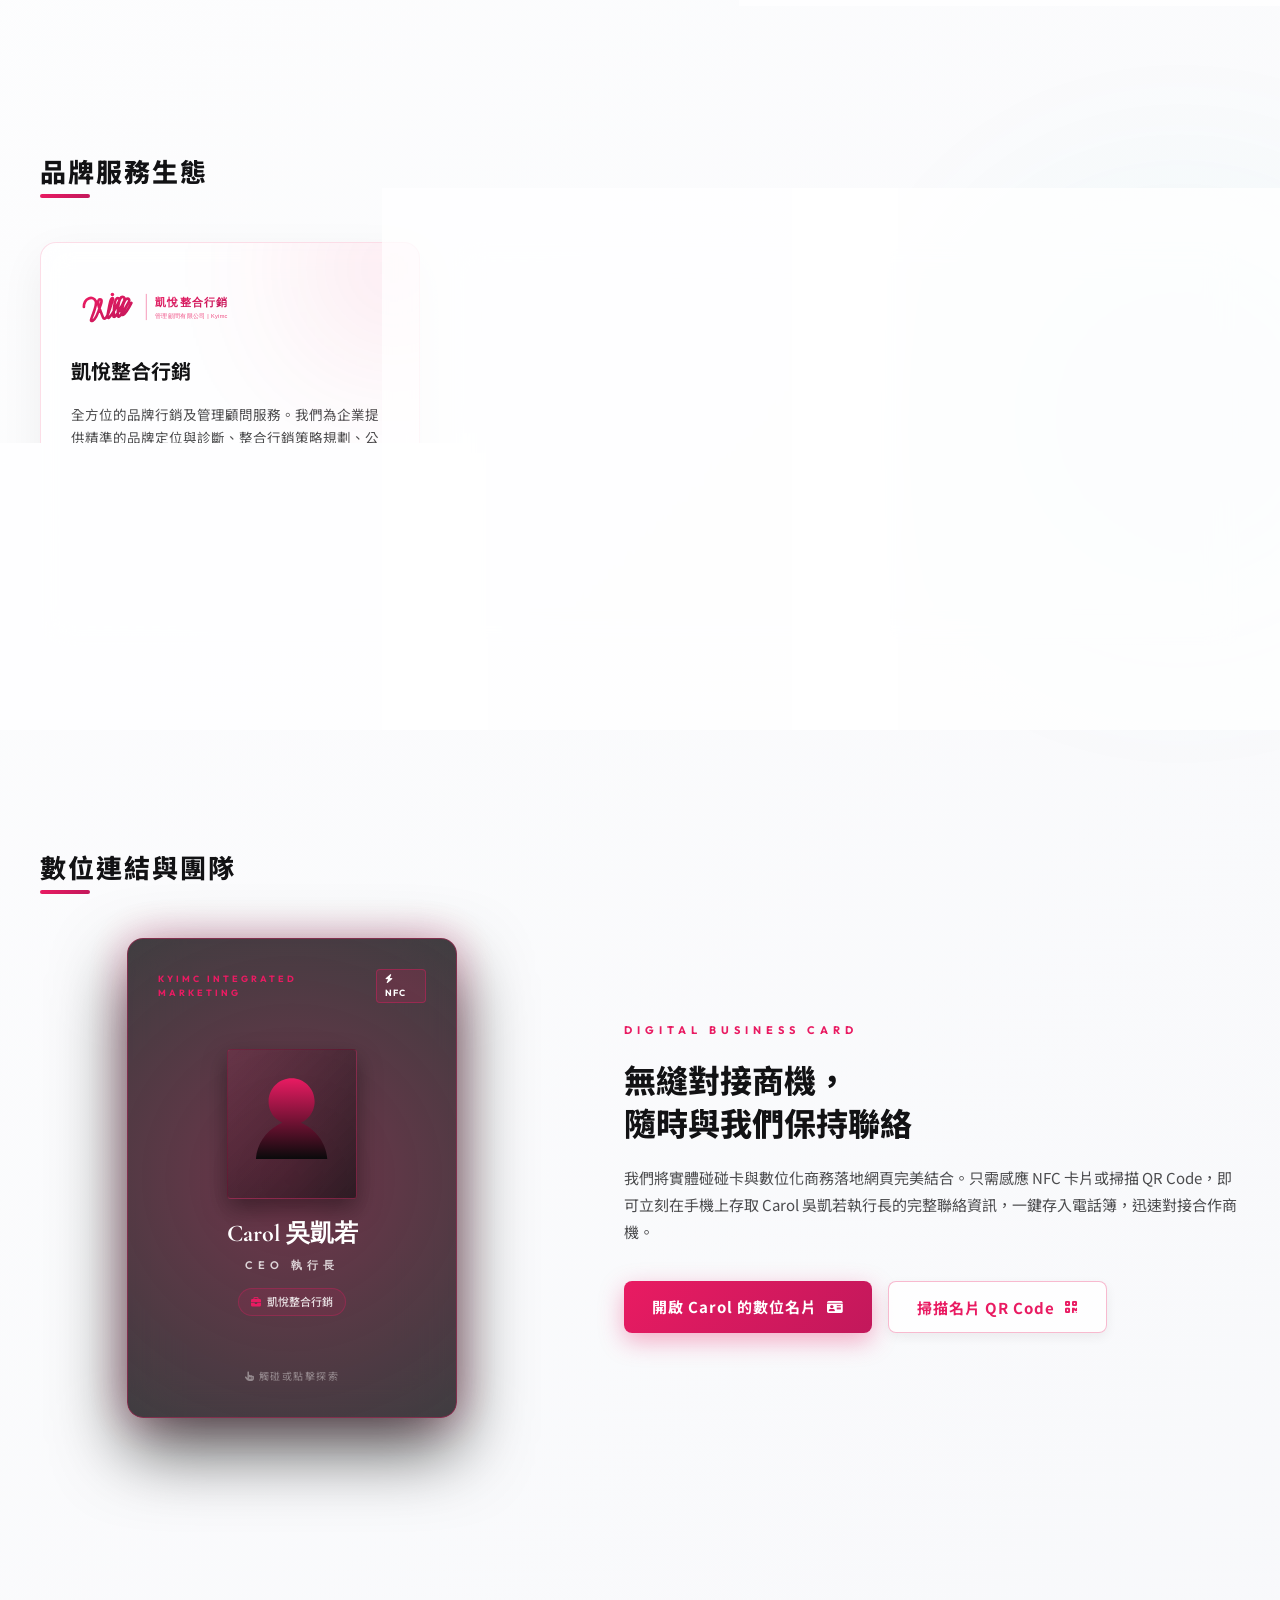
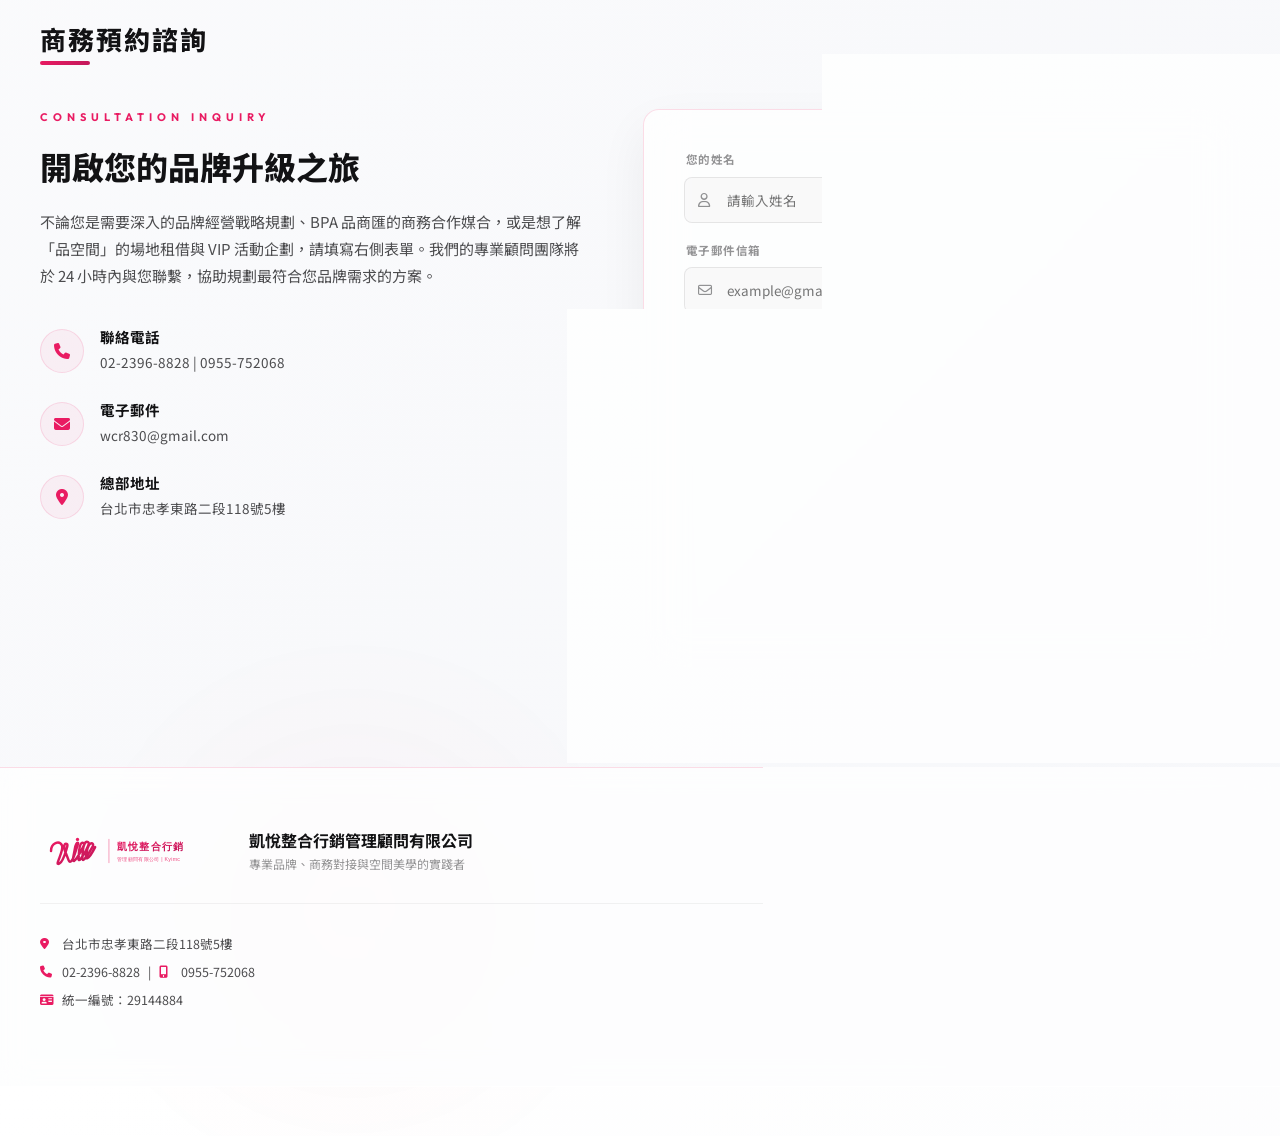
==== commit 87ae65f6: "feat: Kyimc marketing website and digital card initial commit" ====
--- a/index.html
+++ b/index.html
@@ -3,17 +3,18 @@
 <head>
   <meta charset="UTF-8">
   <meta name="viewport" content="width=device-width, initial-scale=1.0, maximum-scale=1.0, user-scalable=no">
-  <title>Carol 吳凱若 | 電子名片</title>
+  <title>KYIMC 凱悅整合行銷 | 專業品牌策略、公關策劃與商務對接</title>
   
   <!-- SEO Meta Tags -->
-  <meta name="description" content="Carol 吳凱若 (CEO 執行長) 的個人數位名片。提供一鍵加入電話簿、進入官方網站、聯絡捷徑與三大品牌業務（BPA 品商匯、Kyimc 凱悅整合行銷、品空間）展示。">
-  <meta name="author" content="Carol 吳凱若">
+  <meta name="description" content="凱悅整合行銷管理顧問有限公司 (KYIMC) 專注於企業品牌定位、整合行銷策略、商業公關活動規劃，旗下擁有 BPA 品商匯、品空間實體體驗沙龍，提供全方位的商業價值升級方案。">
+  <meta name="keywords" content="凱悅整合行銷, 品牌顧問, 公關策劃, BPA品商匯, 品空間, 吳凱若, 電子名片">
+  <meta name="author" content="KYIMC 凱悅整合行銷">
   <meta name="robots" content="index, follow">
   
   <!-- Open Graph / Facebook -->
   <meta property="og:type" content="website">
-  <meta property="og:title" content="Carol 吳凱若 | 電子名片">
-  <meta property="og:description" content="Carol 吳凱若 (CEO 執行長) 的個人數位名片。一鍵儲存聯絡資訊，隨手感應碰碰卡即刻對接商機。">
+  <meta property="og:title" content="KYIMC 凱悅整合行銷 | 專業品牌策略、公關策劃與商務對接">
+  <meta property="og:description" content="企業品牌定位、整合行銷策略與商業活動策劃專家。連結實體與數位，提供旗下三大品牌（BPA品商匯、Kyimc整合行銷、品空間）全方位商機整合。">
   <meta property="og:image" content="assets/logo-kyimc.svg">
   
   <!-- Google Fonts -->
@@ -24,180 +25,377 @@
   <!-- FontAwesome Icons -->
   <link rel="stylesheet" href="https://cdnjs.cloudflare.com/ajax/libs/font-awesome/6.4.0/css/all.min.css">
   
-  <!-- Stylesheets -->
-  <link rel="stylesheet" href="style.css">
+  <!-- Stylesheet -->
+  <link rel="stylesheet" href="style-marketing.css">
 </head>
 <body class="light-theme">
 
-  <!-- Ambient Light Effects (Glow Spheres) -->
+  <!-- Ambient Light Effects (Background Glow Spheres) -->
   <div class="glow-sphere sphere-1"></div>
   <div class="glow-sphere sphere-2"></div>
-
-  <!-- Main Container -->
-  <main class="card-container" id="main-card">
-    
-    <!-- Header Controls -->
-    <header class="card-header">
-      <button class="icon-btn theme-toggle" id="theme-toggle-btn" aria-label="切換主題" title="切換主題">
-        <i class="fa-solid fa-moon"></i>
-      </button>
-      <button class="icon-btn share-btn" id="share-card-btn" aria-label="分享名片" title="分享名片">
-        <i class="fa-solid fa-share-nodes"></i>
-      </button>
-    </header>
-
-    <!-- Profile Area (Editorial Cover Style) -->
-    <section class="profile-section">
-      <div class="cover-wrapper">
-        <div class="large-initial-backdrop">C</div>
-        <div class="cover-image-box">
-          <!-- Default luxury fashion illustration or silhouette -->
-          <svg class="cover-silhouette" viewBox="0 0 200 220" fill="none" xmlns="http://www.w3.org/2000/svg">
-            <path d="M100 25 C122 25 140 43 140 65 C140 82 130 96 116 102 C142 113 160 137 162 165 H38 C40 137 58 113 84 102 C70 96 60 82 60 65 C60 43 78 25 100 25 Z" fill="url(#avatar-grad)" />
-            <defs>
-              <linearGradient id="avatar-grad" x1="100" y1="25" x2="100" y2="165" gradientUnits="userSpaceOnUse">
-                <stop stop-color="#E91B62"/>
-                <stop offset="1" stop-color="#0A0A0B"/>
-              </linearGradient>
-            </defs>
-          </svg>
-        </div>
-      </div>
-      
-      <div class="profile-info">
-        <span class="editorial-brand-label">KYIMC INTEGRATED MARKETING</span>
-        <h1 class="profile-name">Carol 吳凱若</h1>
-        <p class="profile-title">CEO 執行長</p>
-        <div class="company-badge">
-          <i class="fa-solid fa-briefcase badge-icon"></i>
-          <span>凱悅整合行銷管理顧問有限公司</span>
-        </div>
-      </div>
-    </section>
-
-    <!-- Core Call To Action (CTAs) -->
-    <section class="cta-section">
-      <!-- Primary Website Button -->
-      <a href="http://www.kyimc.com" target="_blank" class="btn btn-primary" id="btn-website">
-        <span class="btn-text">進入官方網站</span>
-        <i class="fa-solid fa-arrow-up-right-from-square btn-icon animate-arrow"></i>
+  <div class="glow-sphere sphere-3"></div>
+
+  <!-- Navigation Bar -->
+  <nav class="navbar" id="navbar">
+    <div class="nav-container">
+      <a href="#hero" class="nav-logo" aria-label="凱悅整合行銷首頁">
+        <img src="assets/logo-kyimc.svg" alt="KYIMC Logo" class="logo-img">
+        <span class="logo-text">凱悅整合行銷</span>
       </a>
-      
-      <!-- Secondary vCard Button -->
-      <a href="carol_contact.vcf" download="Carol_吳凱若_電子名片.vcf" class="btn btn-secondary" id="btn-vcard">
-        <i class="fa-solid fa-user-plus btn-icon"></i>
-        <span class="btn-text">儲存至電話簿</span>
-      </a>
-    </section>
-
-    <!-- Quick Action Social/Contact Icons -->
-    <section class="quick-links-section">
-      <!-- Call -->
-      <a href="tel:+886955752068" class="quick-link-item" id="btn-call" aria-label="撥打電話" title="撥打電話">
-        <div class="icon-box">
-          <i class="fa-solid fa-phone"></i>
-        </div>
-        <span class="link-label">撥號</span>
-      </a>
-      <!-- LINE -->
-      <a href="https://line.me/ti/p/~wcr830" target="_blank" class="quick-link-item" id="btn-line" aria-label="LINE 聯絡" title="LINE 聯絡">
-        <div class="icon-box">
-          <i class="fa-brands fa-line"></i>
-        </div>
-        <span class="link-label">LINE</span>
-      </a>
-      <!-- Map Navigation -->
-      <a href="https://www.google.com/maps/search/?api=1&query=台北市忠孝東路二段118號5樓" target="_blank" class="quick-link-item" id="btn-map" aria-label="公司地圖" title="公司地圖">
-        <div class="icon-box">
-          <i class="fa-solid fa-location-dot"></i>
-        </div>
-        <span class="link-label">導航</span>
-      </a>
-      <!-- Email -->
-      <a href="mailto:wcr830@gmail.com" class="quick-link-item" id="btn-email" aria-label="傳送電子郵件" title="傳送電子郵件">
-        <div class="icon-box">
-          <i class="fa-solid fa-envelope"></i>
-        </div>
-        <span class="link-label">郵件</span>
-      </a>
-    </section>
-
-    <!-- Brand Service Showcase (Single Brand Layout) -->
-    <section class="brand-tabs-section">
-      <div class="brand-logo-container">
-        <img src="assets/logo-kyimc.svg" alt="Kyimc 凱悅整合行銷 Logo" class="brand-logo-img">
-      </div>
-      <p class="brand-desc">專業品牌行銷及管理顧問團隊。提供全方位的品牌診斷、市場營銷戰略規劃、整合傳播、公關活動策劃與專案諮詢服務，助力企業飛躍成長，實現商業價值最大化。</p>
-      <ul class="brand-features-list">
-        <li><i class="fa-solid fa-circle-check feature-check"></i> <span>企業品牌定位與諮詢診斷</span></li>
-        <li><i class="fa-solid fa-circle-check feature-check"></i> <span>全方位整合行銷與公關策略</span></li>
-        <li><i class="fa-solid fa-circle-check feature-check"></i> <span>商業活動策劃與媒體傳播推廣</span></li>
+      <ul class="nav-menu" id="nav-menu">
+        <li><a href="#about" class="nav-link">關於我們</a></li>
+        <li><a href="#services" class="nav-link">品牌服務</a></li>
+        <li><a href="#connect" class="nav-link">團隊名片</a></li>
+        <li><a href="#booking" class="nav-link">合作預約</a></li>
       </ul>
-    </section>
-
-    <!-- Appointment Form -->
-    <section class="booking-section">
-      <div class="section-title-wrapper">
-        <h2 class="section-title">商務留言預約</h2>
+      <div class="nav-actions">
+        <button class="icon-btn theme-toggle" id="theme-toggle-btn" aria-label="切換主題" title="切換主題">
+          <i class="fa-solid fa-moon"></i>
+        </button>
+        <button class="hamburger" id="hamburger-btn" aria-label="開啟選單" aria-expanded="false">
+          <span class="bar"></span>
+          <span class="bar"></span>
+          <span class="bar"></span>
+        </button>
+      </div>
+    </div>
+  </nav>
+
+  <!-- Hero Section -->
+  <header class="hero" id="hero">
+    <div class="hero-content">
+      <span class="editorial-brand-label" data-reveal>KYIMC INTEGRATED MARKETING</span>
+      <h1 class="hero-title" data-reveal="delay-1">
+        定義品牌高度<br>
+        <span class="gradient-text">啟發商業智慧</span>
+      </h1>
+      <p class="hero-desc" data-reveal="delay-2">
+        專業品牌行銷及管理顧問團隊。我們為企業量身打造最具影響力的行銷策略，串聯商務合作，並提供尊榮的實體品牌體驗場域，助力品牌實現跨越式成長與商業價值最大化。
+      </p>
+      <div class="hero-btns" data-reveal="delay-3">
+        <a href="#services" class="btn btn-primary" id="hero-btn-primary">
+          <span class="btn-text">探索品牌服務</span>
+          <i class="fa-solid fa-arrow-down btn-icon animate-bounce"></i>
+        </a>
+        <a href="#booking" class="btn btn-secondary" id="hero-btn-secondary">
+          <span class="btn-text">商務留言預約</span>
+          <i class="fa-regular fa-paper-plane btn-icon"></i>
+        </a>
+      </div>
+    </div>
+  </header>
+
+  <!-- About Section -->
+  <section class="about" id="about">
+    <div class="section-container">
+      <div class="section-title-wrapper" data-reveal>
+        <h2 class="section-title">關於凱悅</h2>
         <div class="section-title-bar"></div>
       </div>
       
-      <form class="booking-form" id="contact-form" novalidate>
-        <div class="form-group">
-          <label for="form-name" class="form-label">您的姓名</label>
-          <div class="input-wrapper">
-            <i class="fa-regular fa-user input-icon"></i>
-            <input type="text" id="form-name" class="form-input" placeholder="請輸入姓名" required>
-          </div>
-        </div>
-
-        <div class="form-group">
-          <label for="form-phone" class="form-label">聯絡電話</label>
-          <div class="input-wrapper">
-            <i class="fa-solid fa-mobile-screen-button input-icon"></i>
-            <input type="tel" id="form-phone" class="form-input" placeholder="請輸入聯絡電話" required>
-          </div>
-        </div>
-
-        <div class="form-group">
-          <label for="form-message" class="form-label">需求備註 / 合作訊息</label>
-          <div class="input-wrapper">
-            <i class="fa-regular fa-envelope-open input-icon align-top"></i>
-            <textarea id="form-message" class="form-textarea" rows="3" placeholder="請輸入您的合作想法或留言訊息..." required></textarea>
-          </div>
-        </div>
-
-        <button type="submit" class="btn-submit" id="btn-submit">
-          <span class="btn-submit-text">送出合作預約</span>
-          <i class="fa-solid fa-paper-plane submit-icon"></i>
-        </button>
-      </form>
-    </section>
-
-    <!-- Footer info -->
-    <footer class="card-footer">
-      <div class="company-details">
+      <div class="about-grid">
+        <div class="about-text-box" data-reveal="delay-1">
+          <p class="lead-paragraph">以專業洞察為核心，用整合思維成就卓越。</p>
+          <p class="text-content">
+            凱悅整合行銷管理顧問有限公司致力於成為企業成長路上最信任的品牌策略夥伴。我們結合了深厚的公關活動企劃力、創意的數位行銷工具，以及廣闊的商業社群網絡，將品牌願景轉化為實質的市場效益。
+          </p>
+          <p class="text-content">
+            透過旗下<b>「Kyimc整合行銷」</b>、商務平台<b>「BPA品商匯」</b>與實體會所<b>「品空間」</b>，我們建構了「策略診斷、資源對接、線下體驗」的三維商機生態系，提供一站式、高質感的商務解決方案。
+          </p>
+        </div>
+        
+        <div class="about-stats-box" data-reveal="delay-2">
+          <div class="stat-card">
+            <h3 class="stat-number">10+</h3>
+            <p class="stat-label">年品牌顧問資歷</p>
+          </div>
+          <div class="stat-card">
+            <h3 class="stat-number">100+</h3>
+            <p class="stat-label">策劃與執行專案</p>
+          </div>
+          <div class="stat-card">
+            <h3 class="stat-number">98%</h3>
+            <p class="stat-label">客戶滿意度推薦</p>
+          </div>
+        </div>
+      </div>
+    </div>
+  </section>
+
+  <!-- Brands & Services Section -->
+  <section class="services" id="services">
+    <div class="section-container">
+      <div class="section-title-wrapper" data-reveal>
+        <h2 class="section-title">品牌服務生態</h2>
+        <div class="section-title-bar"></div>
+      </div>
+      
+      <div class="services-grid">
+        <!-- Brand 1: Kyimc -->
+        <div class="service-card" data-reveal="delay-1">
+          <div class="card-glow"></div>
+          <div class="brand-logo-container">
+            <img src="assets/logo-kyimc.svg" alt="Kyimc Logo" class="brand-logo-img">
+          </div>
+          <h3 class="service-name">凱悅整合行銷</h3>
+          <p class="service-desc">
+            全方位的品牌行銷及管理顧問服務。我們為企業提供精準的品牌定位與診斷、整合行銷策略規劃、公關活動策劃與專案諮詢，以多元傳播管道為企業提升市場知名度。
+          </p>
+          <ul class="brand-features-list">
+            <li><i class="fa-solid fa-circle-check feature-check"></i> <span>品牌定位診斷與再造規劃</span></li>
+            <li><i class="fa-solid fa-circle-check feature-check"></i> <span>整合公關傳播與媒體公關維護</span></li>
+            <li><i class="fa-solid fa-circle-check feature-check"></i> <span>大型商務活動、新品發布會統籌</span></li>
+          </ul>
+        </div>
+        
+        <!-- Brand 2: BPA -->
+        <div class="service-card" data-reveal="delay-2">
+          <div class="card-glow"></div>
+          <div class="brand-logo-container">
+            <img src="assets/logo-bpa.svg" alt="BPA Logo" class="brand-logo-img">
+          </div>
+          <h3 class="service-name">BPA 品商匯</h3>
+          <p class="service-desc">
+            專為企業菁英、創辦人及高階主管打造的商務資源對接與媒合平台。打破行業壁壘，以主題聚會、資源媒合沙龍及企業參訪，實現高效率的跨界合作與商機互惠。
+          </p>
+          <ul class="brand-features-list">
+            <li><i class="fa-solid fa-circle-check feature-check"></i> <span>跨行業商務資源對接與引介</span></li>
+            <li><i class="fa-solid fa-circle-check feature-check"></i> <span>菁英企業主主題式引薦交流會</span></li>
+            <li><i class="fa-solid fa-circle-check feature-check"></i> <span>企業合夥人、新創項目資源孵化</span></li>
+          </ul>
+        </div>
+        
+        <!-- Brand 3: Space -->
+        <div class="service-card image-card" data-reveal="delay-3">
+          <div class="card-glow"></div>
+          <div class="card-image-bg">
+            <img src="assets/brand_space.png" alt="品空間奢華展示間" class="card-img">
+            <div class="card-image-overlay"></div>
+          </div>
+          <div class="card-content-wrapper">
+            <div class="brand-logo-container">
+              <img src="assets/logo-space.svg" alt="品空間 Logo" class="brand-logo-img brightness-logo">
+            </div>
+            <h3 class="service-name text-white">品空間</h3>
+            <p class="service-desc text-white-opacity">
+              凱悅旗下的頂級奢華實體體驗會所。結合人文藝術與品牌美學，為高端品牌提供精品展示、VIP 私人沙龍、藝術展覽及高端新品體驗的完美沉浸式場域。
+            </p>
+            <ul class="brand-features-list text-white-opacity">
+              <li><i class="fa-solid fa-circle-check feature-check light-glow-check"></i> <span>精品品牌發布、尊榮 VIP 沙龍空間</span></li>
+              <li><i class="fa-solid fa-circle-check feature-check light-glow-check"></i> <span>人文藝術展覽、品酒與生活美學課程</span></li>
+              <li><i class="fa-solid fa-circle-check feature-check light-glow-check"></i> <span>客製化企業私人宴會與聚會策劃</span></li>
+            </ul>
+          </div>
+        </div>
+      </div>
+    </div>
+  </section>
+
+  <!-- Connect Section (Digital Business Card Link) -->
+  <section class="connect" id="connect">
+    <div class="section-container">
+      <div class="section-title-wrapper" data-reveal>
+        <h2 class="section-title">數位連結與團隊</h2>
+        <div class="section-title-bar"></div>
+      </div>
+      
+      <div class="connect-grid">
+        <!-- Interactive Card Mockup -->
+        <div class="card-mockup-wrapper" data-reveal>
+          <div class="card-mockup" id="digital-card-mockup">
+            <div class="card-mockup-glow"></div>
+            <div class="card-mockup-header">
+              <span class="mockup-editorial">KYIMC INTEGRATED MARKETING</span>
+              <div class="mockup-chip"><i class="fa-solid fa-bolt"></i> NFC</div>
+            </div>
+            <div class="card-mockup-body">
+              <div class="mockup-avatar-placeholder">
+                <svg viewBox="0 0 200 220" fill="none" class="mockup-avatar-svg">
+                  <path d="M100 25 C122 25 140 43 140 65 C140 82 130 96 116 102 C142 113 160 137 162 165 H38 C40 137 58 113 84 102 C70 96 60 82 60 65 C60 43 78 25 100 25 Z" fill="url(#mockup-grad)" />
+                  <defs>
+                    <linearGradient id="mockup-grad" x1="100" y1="25" x2="100" y2="165" gradientUnits="userSpaceOnUse">
+                      <stop stop-color="#E91B62"/>
+                      <stop offset="1" stop-color="#0A0A0B"/>
+                    </linearGradient>
+                  </defs>
+                </svg>
+              </div>
+              <div class="mockup-info">
+                <h3 class="mockup-name">Carol 吳凱若</h3>
+                <p class="mockup-title">CEO 執行長</p>
+                <div class="mockup-badge">
+                  <i class="fa-solid fa-briefcase"></i>
+                  <span>凱悅整合行銷</span>
+                </div>
+              </div>
+            </div>
+            <div class="card-mockup-footer">
+              <span class="mockup-hint"><i class="fa-solid fa-hand-pointer"></i> 觸碰或點擊探索</span>
+            </div>
+          </div>
+        </div>
+        
+        <!-- Description & Scan Area -->
+        <div class="connect-info-box" data-reveal="delay-1">
+          <span class="editorial-brand-label">DIGITAL BUSINESS CARD</span>
+          <h3 class="connect-headline">無縫對接商機，<br>隨時與我們保持聯絡</h3>
+          <p class="connect-desc">
+            我們將實體碰碰卡與數位化商務落地網頁完美結合。只需感應 NFC 卡片或掃描 QR Code，即可立刻在手機上存取 Carol 吳凱若執行長的完整聯絡資訊，一鍵存入電話簿，迅速對接合作商機。
+          </p>
+          
+          <div class="actions-row">
+            <a href="card.html" class="btn btn-primary" id="btn-open-card">
+              <span class="btn-text">開啟 Carol 的數位名片</span>
+              <i class="fa-solid fa-id-card btn-icon"></i>
+            </a>
+            
+            <button class="btn btn-secondary" id="btn-show-qr">
+              <span class="btn-text">掃描名片 QR Code</span>
+              <i class="fa-solid fa-qrcode btn-icon"></i>
+            </button>
+          </div>
+        </div>
+      </div>
+    </div>
+  </section>
+
+  <!-- Inquiry Booking Section -->
+  <section class="booking" id="booking">
+    <div class="section-container">
+      <div class="section-title-wrapper" data-reveal>
+        <h2 class="section-title">商務預約諮詢</h2>
+        <div class="section-title-bar"></div>
+      </div>
+      
+      <div class="booking-grid">
+        <div class="booking-info-box" data-reveal>
+          <span class="editorial-brand-label">CONSULTATION INQUIRY</span>
+          <h3 class="booking-headline">開啟您的品牌升級之旅</h3>
+          <p class="booking-desc">
+            不論您是需要深入的品牌經營戰略規劃、BPA 品商匯的商務合作媒合，或是想了解「品空間」的場地租借與 VIP 活動企劃，請填寫右側表單。我們的專業顧問團隊將於 24 小時內與您聯繫，協助規劃最符合您品牌需求的方案。
+          </p>
+          <div class="contact-quick-info">
+            <div class="info-item">
+              <i class="fa-solid fa-phone info-icon"></i>
+              <div>
+                <h4>聯絡電話</h4>
+                <p>02-2396-8828 | 0955-752068</p>
+              </div>
+            </div>
+            <div class="info-item">
+              <i class="fa-solid fa-envelope info-icon"></i>
+              <div>
+                <h4>電子郵件</h4>
+                <p>wcr830@gmail.com</p>
+              </div>
+            </div>
+            <div class="info-item">
+              <i class="fa-solid fa-location-dot info-icon"></i>
+              <div>
+                <h4>總部地址</h4>
+                <p>台北市忠孝東路二段118號5樓</p>
+              </div>
+            </div>
+          </div>
+        </div>
+        
+        <!-- Form Glassmorphic Card -->
+        <div class="booking-form-wrapper" data-reveal="delay-1">
+          <form class="booking-form" id="consultation-form" novalidate>
+            <div class="form-row">
+              <div class="form-group">
+                <label for="form-name" class="form-label">您的姓名</label>
+                <div class="input-wrapper">
+                  <i class="fa-regular fa-user input-icon"></i>
+                  <input type="text" id="form-name" class="form-input" placeholder="請輸入姓名" required>
+                </div>
+              </div>
+              
+              <div class="form-group">
+                <label for="form-phone" class="form-label">聯絡電話</label>
+                <div class="input-wrapper">
+                  <i class="fa-solid fa-mobile-screen-button input-icon"></i>
+                  <input type="tel" id="form-phone" class="form-input" placeholder="請輸入電話" required>
+                </div>
+              </div>
+            </div>
+
+            <div class="form-group">
+              <label for="form-email" class="form-label">電子郵件信箱</label>
+              <div class="input-wrapper">
+                <i class="fa-regular fa-envelope input-icon"></i>
+                <input type="email" id="form-email" class="form-input" placeholder="example@gmail.com" required>
+              </div>
+            </div>
+
+            <div class="form-group">
+              <label for="form-service" class="form-label">諮詢品牌與服務項目</label>
+              <div class="input-wrapper">
+                <i class="fa-solid fa-briefcase input-icon"></i>
+                <select id="form-service" class="form-select" required>
+                  <option value="" disabled selected>請選擇您想諮詢的服務...</option>
+                  <option value="kyimc">凱悅整合行銷 (品牌諮詢/整合公關/專案策劃)</option>
+                  <option value="bpa">BPA 品商匯 (商務媒合/跨界合夥/社群對接)</option>
+                  <option value="space">品空間 (實體場地會所/VIP奢華活動策劃)</option>
+                  <option value="all">全方位商機策略合作諮詢</option>
+                </select>
+              </div>
+            </div>
+
+            <div class="form-group">
+              <label for="form-message" class="form-label">合作需求 / 諮詢備註</label>
+              <div class="input-wrapper">
+                <i class="fa-regular fa-envelope-open input-icon align-top"></i>
+                <textarea id="form-message" class="form-textarea" rows="4" placeholder="請填寫您的合作想法、公司簡介或具體面臨的品牌瓶頸..." required></textarea>
+              </div>
+            </div>
+
+            <button type="submit" class="btn-submit" id="btn-submit">
+              <span class="btn-submit-text">送出商務諮詢申請</span>
+              <i class="fa-solid fa-paper-plane submit-icon"></i>
+            </button>
+          </form>
+        </div>
+      </div>
+    </div>
+  </section>
+
+  <!-- Footer -->
+  <footer class="footer">
+    <div class="footer-container">
+      <div class="footer-top">
+        <div class="footer-brand">
+          <img src="assets/logo-kyimc.svg" alt="KYIMC Logo" class="footer-logo-img">
+          <div>
+            <h3>凱悅整合行銷管理顧問有限公司</h3>
+            <p>專業品牌、商務對接與空間美學的實踐者</p>
+          </div>
+        </div>
+      </div>
+      
+      <div class="footer-details">
         <p><i class="fa-solid fa-location-dot footer-icon"></i> <span>台北市忠孝東路二段118號5樓</span></p>
         <p><i class="fa-solid fa-phone footer-icon"></i> <span>02-2396-8828</span> | <i class="fa-solid fa-mobile-screen-button footer-icon"></i> <span>0955-752068</span></p>
         <p><i class="fa-solid fa-id-card footer-icon"></i> <span>統一編號：29144884</span></p>
       </div>
-      <p class="copyright">&copy; 2026 凱悅整合行銷管理顧問有限公司. All rights reserved.</p>
-    </footer>
-
-  </main>
-
-  <!-- Share QR Code Modal -->
+      
+      <div class="footer-bottom">
+        <p class="copyright">&copy; 2026 凱悅整合行銷管理顧問有限公司. All rights reserved.</p>
+      </div>
+    </div>
+  </footer>
+
+  <!-- QR Code Modal -->
   <dialog class="modal" id="qr-modal">
     <div class="modal-content">
       <button class="modal-close" id="modal-close-btn" aria-label="關閉彈窗">
         <i class="fa-solid fa-xmark"></i>
       </button>
       
-      <h3 class="modal-title">掃描分享名片</h3>
-      <p class="modal-desc">用手機相機掃描下方 QR Code，即可立刻在手機上開啟 Carol 的碰碰卡數位名片。</p>
+      <h3 class="modal-title">掃描分享 Carol 名片</h3>
+      <p class="modal-desc">用手機相機掃描下方 QR Code，即可立刻在手機上開啟 Carol 的數位個人名片，並將聯絡資料匯入電話簿。</p>
       
       <div class="qr-code-wrapper">
-        <!-- Dynamic QR Code Container -->
         <div class="qr-code-bg">
           <img id="qr-code-image" src="" alt="電子名片 QR Code" class="qr-image">
           <div class="qr-logo-placeholder">C</div>
@@ -211,10 +409,10 @@
   <!-- Toast Notification -->
   <div class="toast" id="toast-notification">
     <i class="fa-solid fa-circle-check toast-icon"></i>
-    <span class="toast-message">訊息已成功傳送！</span>
+    <span class="toast-message">諮詢表單已成功傳送！</span>
   </div>
 
   <!-- JavaScript -->
-  <script src="script.js"></script>
+  <script src="script-marketing.js"></script>
 </body>
 </html>
--- a/style-marketing.css
+++ b/style-marketing.css
@@ -0,0 +1,1521 @@
+/* ==========================================================================
+   DESIGN SYSTEM & GLOBAL VARIABLES (承襲品牌高端視覺系統)
+   ========================================================================== */
+
+:root {
+  /* Transition timings */
+  --transition-fast: 0.2s cubic-bezier(0.4, 0, 0.2, 1);
+  --transition-normal: 0.35s cubic-bezier(0.4, 0, 0.2, 1);
+  --transition-slow: 0.6s cubic-bezier(0.4, 0, 0.2, 1);
+  
+  /* Fonts */
+  --font-chinese: 'Noto Sans TC', sans-serif;
+  --font-english: 'Outfit', sans-serif;
+  --font-serif: 'Cormorant Garamond', serif;
+  
+  /* Border Radii */
+  --border-radius-sm: 4px;
+  --border-radius-md: 8px;
+  --border-radius-lg: 16px;
+  --border-radius-full: 9999px;
+  
+  /* Primary Brand Colors */
+  --primary-color: #E91B62;
+  --primary-hover: #FF337A;
+  --primary-gradient: linear-gradient(135deg, #E91B62 0%, #C2185B 100%);
+  --glow-primary: rgba(233, 27, 98, 0.35);
+}
+
+/* Dark Theme Colors */
+body.dark-theme {
+  --bg-color: #0A0A0B;
+  --bg-gradient: linear-gradient(135deg, #0A0A0B 0%, #121215 100%);
+  --card-bg: rgba(20, 20, 22, 0.65);
+  --card-border: rgba(233, 27, 98, 0.2);
+  --text-primary: #FFFFFF;
+  --text-secondary: rgba(255, 255, 255, 0.8);
+  --text-muted: rgba(255, 255, 255, 0.5);
+  --shadow-color: rgba(0, 0, 0, 0.6);
+  --glow-color: rgba(233, 27, 98, 0.25);
+  --input-bg: rgba(255, 255, 255, 0.04);
+  --input-border: rgba(255, 255, 255, 0.1);
+  --btn-secondary-bg: rgba(255, 255, 255, 0.05);
+  --btn-secondary-border: rgba(233, 27, 98, 0.35);
+  --btn-secondary-text: #FFFFFF;
+  --quick-link-bg: rgba(233, 27, 98, 0.08);
+  --quick-link-border: rgba(233, 27, 98, 0.2);
+  --nav-bg: rgba(10, 10, 11, 0.75);
+  --nav-border: rgba(255, 255, 255, 0.06);
+  
+  --sphere-grad-1: radial-gradient(circle, rgba(233, 27, 98, 0.2) 0%, rgba(20, 20, 22, 0) 70%);
+  --sphere-grad-2: radial-gradient(circle, rgba(0, 180, 216, 0.12) 0%, rgba(20, 20, 22, 0) 70%);
+  --sphere-grad-3: radial-gradient(circle, rgba(233, 27, 98, 0.12) 0%, rgba(20, 20, 22, 0) 70%);
+}
+
+/* Light Theme Colors */
+body.light-theme {
+  --bg-color: #FFFFFF;
+  --bg-gradient: linear-gradient(135deg, #FFFFFF 0%, #F6F7FA 100%);
+  --card-bg: rgba(255, 255, 255, 0.75);
+  --card-border: rgba(233, 27, 98, 0.15);
+  --text-primary: #121214;
+  --text-secondary: rgba(18, 18, 20, 0.75);
+  --text-muted: rgba(18, 18, 20, 0.45);
+  --shadow-color: rgba(0, 0, 0, 0.06);
+  --glow-color: rgba(233, 27, 98, 0.1);
+  --input-bg: rgba(0, 0, 0, 0.02);
+  --input-border: rgba(0, 0, 0, 0.08);
+  --btn-secondary-bg: rgba(255, 255, 255, 0.8);
+  --btn-secondary-border: rgba(233, 27, 98, 0.3);
+  --btn-secondary-text: #E91B62;
+  --quick-link-bg: rgba(233, 27, 98, 0.05);
+  --quick-link-border: rgba(233, 27, 98, 0.12);
+  --nav-bg: rgba(255, 255, 255, 0.8);
+  --nav-border: rgba(0, 0, 0, 0.05);
+  
+  --sphere-grad-1: radial-gradient(circle, rgba(233, 27, 98, 0.12) 0%, rgba(255, 255, 255, 0) 70%);
+  --sphere-grad-2: radial-gradient(circle, rgba(66, 190, 201, 0.1) 0%, rgba(255, 255, 255, 0) 70%);
+  --sphere-grad-3: radial-gradient(circle, rgba(233, 27, 98, 0.08) 0%, rgba(255, 255, 255, 0) 70%);
+}
+
+/* ==========================================================================
+   RESET & BASICS
+   ========================================================================== */
+
+* {
+  margin: 0;
+  padding: 0;
+  box-sizing: border-box;
+  scroll-behavior: smooth;
+  -webkit-tap-highlight-color: transparent;
+}
+
+body {
+  font-family: var(--font-chinese);
+  background: var(--bg-gradient, var(--bg-color));
+  color: var(--text-primary);
+  min-height: 100vh;
+  overflow-x: hidden;
+  position: relative;
+  transition: background var(--transition-normal), color var(--transition-normal);
+  line-height: 1.6;
+}
+
+a {
+  text-decoration: none;
+  color: inherit;
+}
+
+button, input, select, textarea {
+  font-family: inherit;
+  border: none;
+  background: none;
+  outline: none;
+}
+
+button {
+  cursor: pointer;
+}
+
+img {
+  max-width: 100%;
+  display: block;
+}
+
+/* ==========================================================================
+   AMBIENT GLOW SYSTEM
+   ========================================================================== */
+
+.glow-sphere {
+  position: absolute;
+  border-radius: var(--border-radius-full);
+  filter: blur(120px);
+  z-index: 0;
+  pointer-events: none;
+  opacity: 0.85;
+  transition: background var(--transition-slow);
+}
+
+.sphere-1 {
+  width: 500px;
+  height: 500px;
+  top: -100px;
+  left: -100px;
+  background: var(--sphere-grad-1);
+  animation: floatSphere1 25s infinite ease-in-out alternate;
+}
+
+.sphere-2 {
+  width: 600px;
+  height: 600px;
+  top: 40%;
+  right: -200px;
+  background: var(--sphere-grad-2);
+  animation: floatSphere2 30s infinite ease-in-out alternate;
+}
+
+.sphere-3 {
+  width: 450px;
+  height: 450px;
+  bottom: -50px;
+  left: 10%;
+  background: var(--sphere-grad-3);
+  animation: floatSphere3 22s infinite ease-in-out alternate;
+}
+
+@keyframes floatSphere1 {
+  0% { transform: translate(0, 0) scale(1); }
+  100% { transform: translate(80px, 60px) scale(1.15); }
+}
+
+@keyframes floatSphere2 {
+  0% { transform: translate(0, 0) scale(1); }
+  100% { transform: translate(-100px, -60px) scale(1.1); }
+}
+
+@keyframes floatSphere3 {
+  0% { transform: translate(0, 0) scale(1); }
+  100% { transform: translate(50px, -70px) scale(1.2); }
+}
+
+/* ==========================================================================
+   NAVIGATION BAR
+   ========================================================================== */
+
+.navbar {
+  position: fixed;
+  top: 0;
+  left: 0;
+  width: 100%;
+  height: 80px;
+  z-index: 100;
+  transition: all var(--transition-normal);
+  border-bottom: 1px solid transparent;
+}
+
+.navbar.scrolled {
+  height: 70px;
+  background: var(--nav-bg);
+  border-bottom: 1px solid var(--nav-border);
+  backdrop-filter: blur(20px);
+  -webkit-backdrop-filter: blur(20px);
+  box-shadow: 0 10px 30px var(--shadow-color);
+}
+
+.nav-container {
+  max-width: 1200px;
+  height: 100%;
+  margin: 0 auto;
+  padding: 0 24px;
+  display: flex;
+  justify-content: space-between;
+  align-items: center;
+}
+
+.nav-logo {
+  display: flex;
+  align-items: center;
+  gap: 12px;
+}
+
+.logo-img {
+  height: 36px;
+  filter: drop-shadow(0 2px 4px rgba(0,0,0,0.1));
+}
+
+.logo-text {
+  font-family: var(--font-chinese);
+  font-weight: 700;
+  font-size: 18px;
+  letter-spacing: 1.5px;
+  color: var(--text-primary);
+  background: linear-gradient(135deg, var(--text-primary) 30%, var(--primary-color) 100%);
+  -webkit-background-clip: text;
+  -webkit-text-fill-color: transparent;
+}
+
+.nav-menu {
+  display: flex;
+  align-items: center;
+  gap: 32px;
+  list-style: none;
+}
+
+.nav-link {
+  font-size: 14.5px;
+  font-weight: 500;
+  color: var(--text-secondary);
+  transition: color var(--transition-fast);
+  position: relative;
+  padding: 6px 0;
+}
+
+.nav-link::after {
+  content: '';
+  position: absolute;
+  bottom: 0;
+  left: 0;
+  width: 0;
+  height: 2px;
+  background: var(--primary-gradient);
+  transition: width var(--transition-fast);
+  border-radius: var(--border-radius-full);
+}
+
+.nav-link:hover {
+  color: var(--primary-color);
+}
+
+.nav-link:hover::after {
+  width: 100%;
+}
+
+.nav-actions {
+  display: flex;
+  align-items: center;
+  gap: 16px;
+}
+
+.icon-btn {
+  width: 42px;
+  height: 42px;
+  border-radius: var(--border-radius-full);
+  display: flex;
+  justify-content: center;
+  align-items: center;
+  background: var(--quick-link-bg);
+  border: 1px solid var(--quick-link-border);
+  color: var(--text-primary);
+  font-size: 16px;
+  transition: all var(--transition-fast);
+}
+
+.icon-btn:hover {
+  transform: scale(1.08);
+  border-color: var(--primary-color);
+  box-shadow: 0 0 12px var(--glow-color);
+}
+
+.icon-btn:active {
+  transform: scale(0.95);
+}
+
+.hamburger {
+  display: none;
+  flex-direction: column;
+  justify-content: space-between;
+  width: 30px;
+  height: 20px;
+  background: transparent;
+  cursor: pointer;
+}
+
+.hamburger .bar {
+  height: 3px;
+  width: 100%;
+  background-color: var(--text-primary);
+  border-radius: 10px;
+  transition: all 0.3s ease-in-out;
+}
+
+/* ==========================================================================
+   HERO SECTION
+   ========================================================================== */
+
+.hero {
+  min-height: 100vh;
+  display: flex;
+  align-items: center;
+  padding: 120px 24px 80px 24px;
+  position: relative;
+  z-index: 1;
+  max-width: 1200px;
+  margin: 0 auto;
+}
+
+.hero-content {
+  max-width: 680px;
+}
+
+.editorial-brand-label {
+  font-family: var(--font-english);
+  font-size: 11px;
+  font-weight: 700;
+  color: var(--primary-color);
+  letter-spacing: 5px;
+  text-transform: uppercase;
+  margin-bottom: 18px;
+  display: block;
+}
+
+.hero-title {
+  font-family: var(--font-chinese);
+  font-size: 56px;
+  line-height: 1.25;
+  font-weight: 800;
+  margin-bottom: 24px;
+  letter-spacing: 2px;
+}
+
+.gradient-text {
+  background: var(--primary-gradient);
+  -webkit-background-clip: text;
+  -webkit-text-fill-color: transparent;
+  display: inline-block;
+}
+
+.hero-desc {
+  font-size: 16.5px;
+  line-height: 1.8;
+  color: var(--text-secondary);
+  margin-bottom: 36px;
+  font-weight: 400;
+}
+
+.hero-btns {
+  display: flex;
+  gap: 16px;
+  flex-wrap: wrap;
+}
+
+/* Base button styles */
+.btn {
+  height: 52px;
+  padding: 0 28px;
+  border-radius: var(--border-radius-md);
+  display: inline-flex;
+  justify-content: center;
+  align-items: center;
+  font-size: 15px;
+  font-weight: 700;
+  letter-spacing: 1px;
+  transition: all var(--transition-fast);
+  position: relative;
+  overflow: hidden;
+  box-shadow: 0 4px 12px var(--shadow-color);
+}
+
+.btn-primary {
+  background: var(--primary-gradient);
+  color: #FFFFFF;
+  box-shadow: 0 8px 24px var(--glow-primary);
+}
+
+.btn-primary:hover {
+  transform: translateY(-2px);
+  box-shadow: 0 12px 32px var(--glow-primary);
+  filter: brightness(1.08);
+}
+
+.btn-primary::after {
+  content: '';
+  position: absolute;
+  top: 0;
+  left: -50%;
+  width: 25%;
+  height: 100%;
+  background: linear-gradient(to right, rgba(255, 255, 255, 0) 0%, rgba(255, 255, 255, 0.3) 50%, rgba(255, 255, 255, 0) 100%);
+  transform: skewX(-25deg);
+  animation: shineStream 5s infinite linear;
+}
+
+@keyframes shineStream {
+  0% { left: -50%; }
+  30%, 100% { left: 125%; }
+}
+
+.btn-secondary {
+  background: var(--btn-secondary-bg);
+  border: 1px solid var(--btn-secondary-border);
+  color: var(--btn-secondary-text);
+  box-shadow: 0 4px 12px var(--shadow-color);
+}
+
+.btn-secondary:hover {
+  background: rgba(233, 27, 98, 0.06);
+  border-color: var(--primary-color);
+  transform: translateY(-2px);
+}
+
+.btn-icon {
+  margin-left: 10px;
+  font-size: 14px;
+}
+
+.animate-bounce {
+  animation: bounceDown 1.5s infinite alternate;
+}
+
+@keyframes bounceDown {
+  0% { transform: translateY(0); }
+  100% { transform: translateY(5px); }
+}
+
+/* ==========================================================================
+   SECTION COMMON STYLES
+   ========================================================================== */
+
+section {
+  padding: 100px 24px;
+  position: relative;
+  z-index: 1;
+}
+
+.section-container {
+  max-width: 1200px;
+  margin: 0 auto;
+}
+
+.section-title-wrapper {
+  margin-bottom: 50px;
+  position: relative;
+  display: inline-block;
+}
+
+.section-title {
+  font-size: 26px;
+  font-weight: 800;
+  letter-spacing: 2px;
+  color: var(--text-primary);
+}
+
+.section-title-bar {
+  position: absolute;
+  bottom: -6px;
+  left: 0;
+  width: 50px;
+  height: 4px;
+  background: var(--primary-gradient);
+  border-radius: var(--border-radius-full);
+}
+
+/* ==========================================================================
+   ABOUT SECTION
+   ========================================================================== */
+
+.about {
+  background: rgba(255, 255, 255, 0.01);
+}
+
+.about-grid {
+  display: grid;
+  grid-template-columns: 1.2fr 0.8fr;
+  gap: 60px;
+  align-items: center;
+}
+
+.about-text-box .lead-paragraph {
+  font-size: 20px;
+  font-weight: 700;
+  color: var(--primary-color);
+  margin-bottom: 20px;
+  line-height: 1.5;
+}
+
+.about-text-box .text-content {
+  font-size: 15px;
+  line-height: 1.8;
+  color: var(--text-secondary);
+  margin-bottom: 20px;
+}
+
+.about-stats-box {
+  display: flex;
+  flex-direction: column;
+  gap: 20px;
+}
+
+.stat-card {
+  background: var(--card-bg);
+  border: 1px solid var(--card-border);
+  border-radius: var(--border-radius-md);
+  padding: 24px;
+  text-align: center;
+  box-shadow: 0 10px 30px var(--shadow-color);
+  backdrop-filter: blur(15px);
+  -webkit-backdrop-filter: blur(15px);
+  transition: all var(--transition-normal);
+}
+
+.stat-card:hover {
+  transform: translateY(-5px);
+  border-color: var(--primary-color);
+  box-shadow: 0 15px 35px var(--glow-color);
+}
+
+.stat-number {
+  font-family: var(--font-english);
+  font-size: 40px;
+  font-weight: 800;
+  color: var(--primary-color);
+  background: var(--primary-gradient);
+  -webkit-background-clip: text;
+  -webkit-text-fill-color: transparent;
+  margin-bottom: 4px;
+}
+
+.stat-label {
+  font-size: 13.5px;
+  color: var(--text-secondary);
+  font-weight: 600;
+}
+
+/* ==========================================================================
+   SERVICES SECTION
+   ========================================================================== */
+
+.services-grid {
+  display: grid;
+  grid-template-columns: repeat(3, 1fr);
+  gap: 30px;
+}
+
+.service-card {
+  background: var(--card-bg);
+  border: 1px solid var(--card-border);
+  border-radius: var(--border-radius-lg);
+  padding: 40px 30px;
+  box-shadow: 0 15px 45px var(--shadow-color);
+  backdrop-filter: blur(15px);
+  -webkit-backdrop-filter: blur(15px);
+  transition: all var(--transition-normal);
+  position: relative;
+  overflow: hidden;
+  display: flex;
+  flex-direction: column;
+}
+
+.card-glow {
+  position: absolute;
+  width: 150px;
+  height: 150px;
+  background: var(--primary-color);
+  filter: blur(80px);
+  top: -50px;
+  right: -50px;
+  opacity: 0.15;
+  transition: opacity var(--transition-normal);
+  pointer-events: none;
+}
+
+.service-card:hover {
+  transform: translateY(-8px);
+  border-color: var(--primary-color);
+  box-shadow: 0 20px 50px var(--glow-color);
+}
+
+.service-card:hover .card-glow {
+  opacity: 0.35;
+}
+
+.brand-logo-container {
+  height: 48px;
+  display: flex;
+  align-items: center;
+  margin-bottom: 24px;
+}
+
+.brand-logo-img {
+  height: 100%;
+  max-width: 220px;
+  object-fit: contain;
+}
+
+.service-name {
+  font-size: 20px;
+  font-weight: 700;
+  color: var(--text-primary);
+  margin-bottom: 16px;
+}
+
+.service-desc {
+  font-size: 13.5px;
+  line-height: 1.7;
+  color: var(--text-secondary);
+  margin-bottom: 24px;
+  flex-grow: 1;
+}
+
+.brand-features-list {
+  list-style: none;
+  display: flex;
+  flex-direction: column;
+  gap: 12px;
+}
+
+.brand-features-list li {
+  display: flex;
+  align-items: flex-start;
+  font-size: 13px;
+  color: var(--text-secondary);
+  font-weight: 500;
+}
+
+.feature-check {
+  color: var(--primary-color);
+  margin-right: 10px;
+  font-size: 13px;
+  margin-top: 3px;
+}
+
+/* Image Card specific style for 品空間 */
+.service-card.image-card {
+  padding: 0;
+  border-color: transparent;
+}
+
+.card-image-bg {
+  position: absolute;
+  top: 0;
+  left: 0;
+  width: 100%;
+  height: 100%;
+  z-index: 1;
+}
+
+.card-img {
+  width: 100%;
+  height: 100%;
+  object-fit: cover;
+  transition: transform var(--transition-slow);
+}
+
+.card-image-overlay {
+  position: absolute;
+  top: 0;
+  left: 0;
+  width: 100%;
+  height: 100%;
+  background: linear-gradient(180deg, rgba(10, 10, 11, 0.4) 0%, rgba(10, 10, 11, 0.92) 90%);
+}
+
+body.light-theme .card-image-overlay {
+  background: linear-gradient(180deg, rgba(20, 20, 22, 0.5) 0%, rgba(20, 20, 22, 0.95) 90%);
+}
+
+.card-content-wrapper {
+  position: relative;
+  z-index: 2;
+  padding: 40px 30px;
+  height: 100%;
+  display: flex;
+  flex-direction: column;
+  justify-content: flex-end;
+}
+
+.text-white {
+  color: #FFFFFF !important;
+}
+
+.text-white-opacity {
+  color: rgba(255, 255, 255, 0.78) !important;
+}
+
+.light-glow-check {
+  color: #FF4081;
+}
+
+.brightness-logo {
+  filter: brightness(0) invert(1) drop-shadow(0 2px 4px rgba(0,0,0,0.3));
+}
+
+.service-card.image-card:hover .card-img {
+  transform: scale(1.06);
+}
+
+/* ==========================================================================
+   CONNECT SECTION (數位名片入口)
+   ========================================================================== */
+
+.connect {
+  background: rgba(255, 255, 255, 0.02);
+}
+
+.connect-grid {
+  display: grid;
+  grid-template-columns: 0.9fr 1.1fr;
+  gap: 80px;
+  align-items: center;
+}
+
+/* 3D Mockup Card Structure */
+.card-mockup-wrapper {
+  perspective: 1000px;
+  display: flex;
+  justify-content: center;
+}
+
+.card-mockup {
+  width: 330px;
+  height: 480px;
+  background: rgba(20, 20, 22, 0.82);
+  border: 1px solid rgba(233, 27, 98, 0.4);
+  border-radius: 16px;
+  padding: 30px;
+  display: flex;
+  flex-direction: column;
+  justify-content: space-between;
+  box-shadow: 0 30px 70px rgba(0, 0, 0, 0.7), 0 0 40px rgba(233, 27, 98, 0.3);
+  backdrop-filter: blur(25px);
+  -webkit-backdrop-filter: blur(25px);
+  position: relative;
+  overflow: hidden;
+  transform-style: preserve-3d;
+  transition: transform var(--transition-normal), box-shadow var(--transition-normal);
+  cursor: pointer;
+}
+
+.card-mockup-glow {
+  position: absolute;
+  width: 150%;
+  height: 150%;
+  background: radial-gradient(circle, rgba(233, 27, 98, 0.35) 0%, rgba(20, 20, 22, 0) 70%);
+  top: -25%;
+  left: -25%;
+  z-index: 1;
+  pointer-events: none;
+  opacity: 0.8;
+  transition: transform 0.1s ease-out;
+}
+
+.card-mockup-header {
+  display: flex;
+  justify-content: space-between;
+  align-items: center;
+  z-index: 2;
+}
+
+.mockup-editorial {
+  font-family: var(--font-english);
+  font-size: 9px;
+  font-weight: 700;
+  color: var(--primary-color);
+  letter-spacing: 3px;
+}
+
+.mockup-chip {
+  background: rgba(233, 27, 98, 0.15);
+  border: 1px solid rgba(233, 27, 98, 0.4);
+  border-radius: var(--border-radius-sm);
+  padding: 2px 8px;
+  font-family: var(--font-english);
+  font-size: 9px;
+  font-weight: 700;
+  color: #FFFFFF;
+  letter-spacing: 1px;
+}
+
+.card-mockup-body {
+  display: flex;
+  flex-direction: column;
+  align-items: center;
+  text-align: center;
+  gap: 16px;
+  z-index: 2;
+}
+
+.mockup-avatar-placeholder {
+  width: 130px;
+  height: 150px;
+  border: 1px solid rgba(233, 27, 98, 0.25);
+  background: linear-gradient(135deg, rgba(233, 27, 98, 0.1) 0%, rgba(10, 10, 12, 0.6) 100%);
+  border-radius: 4px;
+  overflow: hidden;
+  display: flex;
+  justify-content: center;
+  align-items: flex-end;
+  box-shadow: 0 10px 24px rgba(0, 0, 0, 0.4);
+}
+
+.mockup-avatar-svg {
+  width: 90%;
+  height: 95%;
+  object-fit: contain;
+}
+
+.mockup-info .mockup-name {
+  font-family: var(--font-serif);
+  font-size: 24px;
+  font-weight: 700;
+  color: #FFFFFF;
+  margin-bottom: 4px;
+}
+
+.mockup-info .mockup-title {
+  font-family: var(--font-english);
+  font-size: 11px;
+  font-weight: 600;
+  color: rgba(255, 255, 255, 0.8);
+  letter-spacing: 5px;
+  text-transform: uppercase;
+  margin-bottom: 12px;
+}
+
+.mockup-badge {
+  display: inline-flex;
+  align-items: center;
+  background: rgba(233, 27, 98, 0.1);
+  border: 1px solid rgba(233, 27, 98, 0.3);
+  padding: 4px 12px;
+  border-radius: var(--border-radius-full);
+  font-size: 11px;
+  color: rgba(255, 255, 255, 0.85);
+  font-weight: 500;
+}
+
+.mockup-badge i {
+  color: var(--primary-color);
+  margin-right: 6px;
+  font-size: 10px;
+}
+
+.card-mockup-footer {
+  text-align: center;
+  z-index: 2;
+}
+
+.mockup-hint {
+  font-size: 10px;
+  color: rgba(255, 255, 255, 0.4);
+  letter-spacing: 1.5px;
+}
+
+.card-mockup:hover {
+  border-color: var(--primary-color);
+  box-shadow: 0 35px 80px rgba(0, 0, 0, 0.8), 0 0 50px rgba(233, 27, 98, 0.5);
+}
+
+/* Connect Info */
+.connect-headline {
+  font-size: 32px;
+  font-weight: 800;
+  line-height: 1.35;
+  margin-bottom: 20px;
+}
+
+.connect-desc {
+  font-size: 15px;
+  line-height: 1.8;
+  color: var(--text-secondary);
+  margin-bottom: 36px;
+}
+
+.actions-row {
+  display: flex;
+  gap: 16px;
+  flex-wrap: wrap;
+}
+
+/* ==========================================================================
+   BOOKING CONSULTATION SECTION
+   ========================================================================== */
+
+.booking-grid {
+  display: grid;
+  grid-template-columns: 1fr 1.1fr;
+  gap: 60px;
+}
+
+.booking-headline {
+  font-size: 32px;
+  font-weight: 800;
+  line-height: 1.35;
+  margin-bottom: 20px;
+}
+
+.booking-desc {
+  font-size: 15px;
+  line-height: 1.8;
+  color: var(--text-secondary);
+  margin-bottom: 36px;
+}
+
+.contact-quick-info {
+  display: flex;
+  flex-direction: column;
+  gap: 24px;
+}
+
+.info-item {
+  display: flex;
+  align-items: flex-start;
+  gap: 16px;
+}
+
+.info-icon {
+  width: 44px;
+  height: 44px;
+  border-radius: var(--border-radius-full);
+  background: var(--quick-link-bg);
+  border: 1px solid var(--quick-link-border);
+  color: var(--primary-color);
+  font-size: 16px;
+  display: flex;
+  justify-content: center;
+  align-items: center;
+  flex-shrink: 0;
+  margin-top: 4px;
+}
+
+.info-item h4 {
+  font-size: 14.5px;
+  font-weight: 700;
+  color: var(--text-primary);
+  margin-bottom: 4px;
+}
+
+.info-item p {
+  font-size: 13.5px;
+  color: var(--text-secondary);
+}
+
+/* Consultation Form Styling */
+.booking-form-wrapper {
+  background: var(--card-bg);
+  border: 1px solid var(--card-border);
+  border-radius: var(--border-radius-lg);
+  padding: 40px;
+  box-shadow: 0 20px 50px var(--shadow-color);
+  backdrop-filter: blur(20px);
+  -webkit-backdrop-filter: blur(20px);
+}
+
+.booking-form {
+  display: flex;
+  flex-direction: column;
+  gap: 18px;
+}
+
+.form-row {
+  display: grid;
+  grid-template-columns: repeat(2, 1fr);
+  gap: 16px;
+}
+
+.form-group {
+  display: flex;
+  flex-direction: column;
+  gap: 8px;
+}
+
+.form-label {
+  font-size: 11.5px;
+  font-weight: 700;
+  color: var(--text-muted);
+  letter-spacing: 0.5px;
+  margin-left: 2px;
+}
+
+.input-wrapper {
+  position: relative;
+  width: 100%;
+}
+
+.form-input, .form-select, .form-textarea {
+  width: 100%;
+  background: var(--input-bg);
+  border: 1px solid var(--input-border);
+  border-radius: var(--border-radius-md);
+  padding: 12px 14px 12px 42px;
+  color: var(--text-primary);
+  font-size: 13.5px;
+  transition: all var(--transition-fast);
+}
+
+.form-select {
+  cursor: pointer;
+  appearance: none;
+  -webkit-appearance: none;
+  background-image: url("data:image/svg+xml;charset=utf-8,%3Csvg xmlns='http://www.w3.org/2000/svg' viewBox='0 0 24 24' fill='none' stroke='%23E91B62' stroke-width='2' stroke-linecap='round' stroke-linejoin='round'%3E%3Cpath d='M6 9l6 6 6-6'/%3E%3C/svg%3E");
+  background-repeat: no-repeat;
+  background-position: right 14px center;
+  background-size: 16px;
+  padding-right: 42px;
+}
+
+body.dark-theme .form-select option {
+  background: #141416;
+  color: #FFFFFF;
+}
+
+body.light-theme .form-select option {
+  background: #FFFFFF;
+  color: #121214;
+}
+
+.form-textarea {
+  padding-left: 42px;
+  resize: none;
+}
+
+.input-icon {
+  position: absolute;
+  left: 14px;
+  top: 50%;
+  transform: translateY(-50%);
+  color: var(--text-muted);
+  font-size: 14px;
+  transition: color var(--transition-fast);
+  pointer-events: none;
+}
+
+.input-icon.align-top {
+  top: 16px;
+  transform: none;
+}
+
+.form-input:focus, .form-select:focus, .form-textarea:focus {
+  border-color: var(--primary-color);
+  box-shadow: 0 0 10px var(--glow-color);
+}
+
+.form-input:focus ~ .input-icon, .form-select:focus ~ .input-icon, .form-textarea:focus ~ .input-icon {
+  color: var(--primary-color);
+}
+
+.btn-submit {
+  width: 100%;
+  height: 48px;
+  background: var(--btn-secondary-bg);
+  border: 1px solid var(--btn-secondary-border);
+  color: var(--btn-secondary-text);
+  border-radius: var(--border-radius-md);
+  font-weight: 700;
+  font-size: 14.5px;
+  letter-spacing: 1px;
+  display: inline-flex;
+  justify-content: center;
+  align-items: center;
+  gap: 8px;
+  transition: all var(--transition-fast);
+  box-shadow: 0 4px 10px var(--shadow-color);
+}
+
+.btn-submit:hover {
+  background: var(--primary-gradient);
+  color: #FFFFFF;
+  border-color: transparent;
+  box-shadow: 0 8px 24px var(--glow-primary);
+  transform: translateY(-2px);
+}
+
+.btn-submit:active {
+  transform: translateY(1px);
+}
+
+.submit-icon {
+  font-size: 12px;
+  transition: transform var(--transition-fast);
+}
+
+.btn-submit:hover .submit-icon {
+  transform: translate(2px, -2px);
+}
+
+/* ==========================================================================
+   FOOTER
+   ========================================================================== */
+
+.footer {
+  background: var(--card-bg);
+  border-top: 1px solid var(--card-border);
+  padding: 60px 24px 30px 24px;
+  position: relative;
+  z-index: 1;
+  backdrop-filter: blur(15px);
+  -webkit-backdrop-filter: blur(15px);
+}
+
+.footer-container {
+  max-width: 1200px;
+  margin: 0 auto;
+}
+
+.footer-top {
+  display: flex;
+  justify-content: space-between;
+  align-items: center;
+  padding-bottom: 30px;
+  border-bottom: 1px solid var(--nav-border);
+  margin-bottom: 30px;
+}
+
+.footer-brand {
+  display: flex;
+  align-items: center;
+  gap: 16px;
+}
+
+.footer-logo-img {
+  height: 44px;
+}
+
+.footer-brand h3 {
+  font-size: 16px;
+  font-weight: 700;
+  color: var(--text-primary);
+}
+
+.footer-brand p {
+  font-size: 12px;
+  color: var(--text-muted);
+}
+
+.footer-details {
+  display: flex;
+  flex-direction: column;
+  gap: 8px;
+  margin-bottom: 30px;
+}
+
+.footer-details p {
+  font-size: 12.5px;
+  color: var(--text-secondary);
+  display: flex;
+  align-items: center;
+  gap: 8px;
+}
+
+.footer-icon {
+  color: var(--primary-color);
+  font-size: 12px;
+  width: 14px;
+}
+
+.footer-bottom {
+  display: flex;
+  justify-content: center;
+  align-items: center;
+}
+
+.copyright {
+  font-size: 10px;
+  color: var(--text-muted);
+  letter-spacing: 0.5px;
+  text-align: center;
+}
+
+/* ==========================================================================
+   MODAL (DIALOG) & TOAST SYSTEM
+   ========================================================================== */
+
+.modal {
+  border: none;
+  border-radius: var(--border-radius-lg);
+  background: var(--modal-bg);
+  padding: 30px;
+  max-width: 420px;
+  width: 90%;
+  position: fixed;
+  top: 50%;
+  left: 50%;
+  transform: translate(-50%, -50%) scale(0.95);
+  box-shadow: 0 30px 80px rgba(0, 0, 0, 0.5), 0 0 30px var(--glow-color);
+  opacity: 0;
+  transition: transform 0.4s cubic-bezier(0.34, 1.56, 0.64, 1), opacity 0.3s ease;
+  backdrop-filter: blur(25px);
+  -webkit-backdrop-filter: blur(25px);
+  z-index: 1000;
+}
+
+/* Opened Dialog */
+.modal[open] {
+  opacity: 1;
+  transform: translate(-50%, -50%) scale(1);
+}
+
+.modal::backdrop {
+  background: rgba(10, 10, 11, 0.7);
+  backdrop-filter: blur(10px);
+  -webkit-backdrop-filter: blur(10px);
+  opacity: 0;
+  transition: opacity 0.3s ease;
+}
+
+.modal[open]::backdrop {
+  opacity: 1;
+}
+
+.modal-content {
+  display: flex;
+  flex-direction: column;
+  align-items: center;
+  text-align: center;
+  position: relative;
+}
+
+.modal-close {
+  position: absolute;
+  top: -14px;
+  right: -14px;
+  width: 32px;
+  height: 32px;
+  border-radius: var(--border-radius-full);
+  display: flex;
+  justify-content: center;
+  align-items: center;
+  background: var(--input-bg);
+  border: 1px solid var(--input-border);
+  color: var(--text-primary);
+  font-size: 13px;
+  transition: all var(--transition-fast);
+}
+
+.modal-close:hover {
+  transform: scale(1.1);
+  border-color: var(--primary-color);
+  color: var(--primary-color);
+}
+
+.modal-title {
+  font-size: 18px;
+  font-weight: 700;
+  color: var(--text-primary);
+  margin-bottom: 8px;
+}
+
+.modal-desc {
+  font-size: 12.5px;
+  color: var(--text-secondary);
+  line-height: 1.6;
+  margin-bottom: 20px;
+}
+
+.qr-code-wrapper {
+  margin-bottom: 24px;
+}
+
+.qr-code-bg {
+  background: #FFFFFF;
+  padding: 16px;
+  border-radius: var(--border-radius-md);
+  box-shadow: 0 8px 24px var(--shadow-color);
+  position: relative;
+}
+
+.qr-image {
+  width: 200px;
+  height: 200px;
+}
+
+.qr-logo-placeholder {
+  position: absolute;
+  top: 50%;
+  left: 50%;
+  transform: translate(-50%, -50%);
+  width: 44px;
+  height: 44px;
+  border-radius: var(--border-radius-full);
+  background: var(--primary-gradient);
+  border: 3px solid #FFFFFF;
+  color: #FFFFFF;
+  font-family: var(--font-serif);
+  font-weight: 700;
+  font-size: 20px;
+  display: flex;
+  justify-content: center;
+  align-items: center;
+  box-shadow: 0 4px 10px rgba(0,0,0,0.15);
+}
+
+.close-modal-btn {
+  width: 100%;
+}
+
+/* Toast styling */
+.toast {
+  position: fixed;
+  bottom: 24px;
+  left: 50%;
+  transform: translateX(-50%) translateY(100px);
+  background: var(--card-bg);
+  border: 1px solid var(--primary-color);
+  box-shadow: 0 16px 36px var(--shadow-color), 0 0 20px var(--glow-color);
+  backdrop-filter: blur(20px);
+  -webkit-backdrop-filter: blur(20px);
+  padding: 12px 24px;
+  border-radius: var(--border-radius-md);
+  display: flex;
+  align-items: center;
+  gap: 12px;
+  z-index: 10000;
+  pointer-events: none;
+  opacity: 0;
+  transition: transform 0.4s cubic-bezier(0.175, 0.885, 0.32, 1.275), opacity 0.3s ease;
+}
+
+.toast.show {
+  transform: translateX(-50%) translateY(0);
+  opacity: 1;
+}
+
+.toast-icon {
+  color: var(--primary-color);
+  font-size: 16px;
+}
+
+.toast-message {
+  font-size: 13.5px;
+  font-weight: 700;
+  color: var(--text-primary);
+  letter-spacing: 0.5px;
+}
+
+/* ==========================================================================
+   SCROLL REVEAL ANIMATIONS
+   ========================================================================== */
+
+[data-reveal] {
+  opacity: 0;
+  transform: translateY(30px);
+  transition: opacity 0.8s cubic-bezier(0.2, 0.8, 0.2, 1), transform 0.8s cubic-bezier(0.2, 0.8, 0.2, 1);
+}
+
+[data-reveal="delay-1"] { transition-delay: 0.15s; }
+[data-reveal="delay-2"] { transition-delay: 0.3s; }
+[data-reveal="delay-3"] { transition-delay: 0.45s; }
+
+[data-reveal].active {
+  opacity: 1;
+  transform: translateY(0);
+}
+
+/* ==========================================================================
+   RESPONSIVE LAYOUT (RWD)
+   ========================================================================== */
+
+@media (max-width: 1024px) {
+  .hero-title {
+    font-size: 44px;
+  }
+  .services-grid {
+    grid-template-columns: repeat(2, 1fr);
+  }
+  .service-card.image-card {
+    grid-column: span 2;
+  }
+  .connect-grid {
+    gap: 40px;
+  }
+}
+
+@media (max-width: 768px) {
+  /* Navigation mobile menu */
+  .hamburger {
+    display: flex;
+  }
+  .hamburger.active .bar:nth-child(2) {
+    opacity: 0;
+  }
+  .hamburger.active .bar:nth-child(1) {
+    transform: translateY(8px) rotate(45deg);
+  }
+  .hamburger.active .bar:nth-child(3) {
+    transform: translateY(-9px) rotate(-45deg);
+  }
+  
+  .nav-menu {
+    position: fixed;
+    top: 80px;
+    left: -100%;
+    width: 100%;
+    height: calc(100vh - 80px);
+    background: var(--bg-gradient, var(--bg-color));
+    flex-direction: column;
+    padding: 60px 0;
+    gap: 40px;
+    transition: 0.4s cubic-bezier(0.1, 0.8, 0.2, 1);
+    border-top: 1px solid var(--nav-border);
+    backdrop-filter: blur(25px);
+    -webkit-backdrop-filter: blur(25px);
+  }
+  
+  .nav-menu.active {
+    left: 0;
+  }
+  
+  .nav-link {
+    font-size: 18px;
+  }
+  
+  /* Sections */
+  section {
+    padding: 60px 16px;
+  }
+  
+  .hero {
+    padding-top: 120px;
+    min-height: 80vh;
+  }
+  
+  .hero-title {
+    font-size: 34px;
+  }
+  
+  .about-grid {
+    grid-template-columns: 1fr;
+    gap: 30px;
+  }
+  
+  .services-grid {
+    grid-template-columns: 1fr;
+  }
+  .service-card.image-card {
+    grid-column: span 1;
+  }
+  
+  .connect-grid {
+    grid-template-columns: 1fr;
+    gap: 50px;
+  }
+  
+  .card-mockup-wrapper {
+    order: 2;
+  }
+  
+  .connect-info-box {
+    order: 1;
+    text-align: center;
+  }
+  
+  .actions-row {
+    justify-content: center;
+  }
+  
+  .booking-grid {
+    grid-template-columns: 1fr;
+    gap: 40px;
+  }
+  
+  .booking-form-wrapper {
+    padding: 24px;
+  }
+  
+  .form-row {
+    grid-template-columns: 1fr;
+  }
+  
+  .footer-top {
+    flex-direction: column;
+    align-items: flex-start;
+    gap: 20px;
+  }
+}
+
+@media (max-width: 480px) {
+  .hero-title {
+    font-size: 30px;
+  }
+  .hero-btns .btn, .actions-row .btn {
+    width: 100%;
+  }
+  .card-mockup {
+    width: 290px;
+    height: 420px;
+    padding: 20px;
+  }
+  .mockup-avatar-placeholder {
+    width: 110px;
+    height: 130px;
+  }
+}
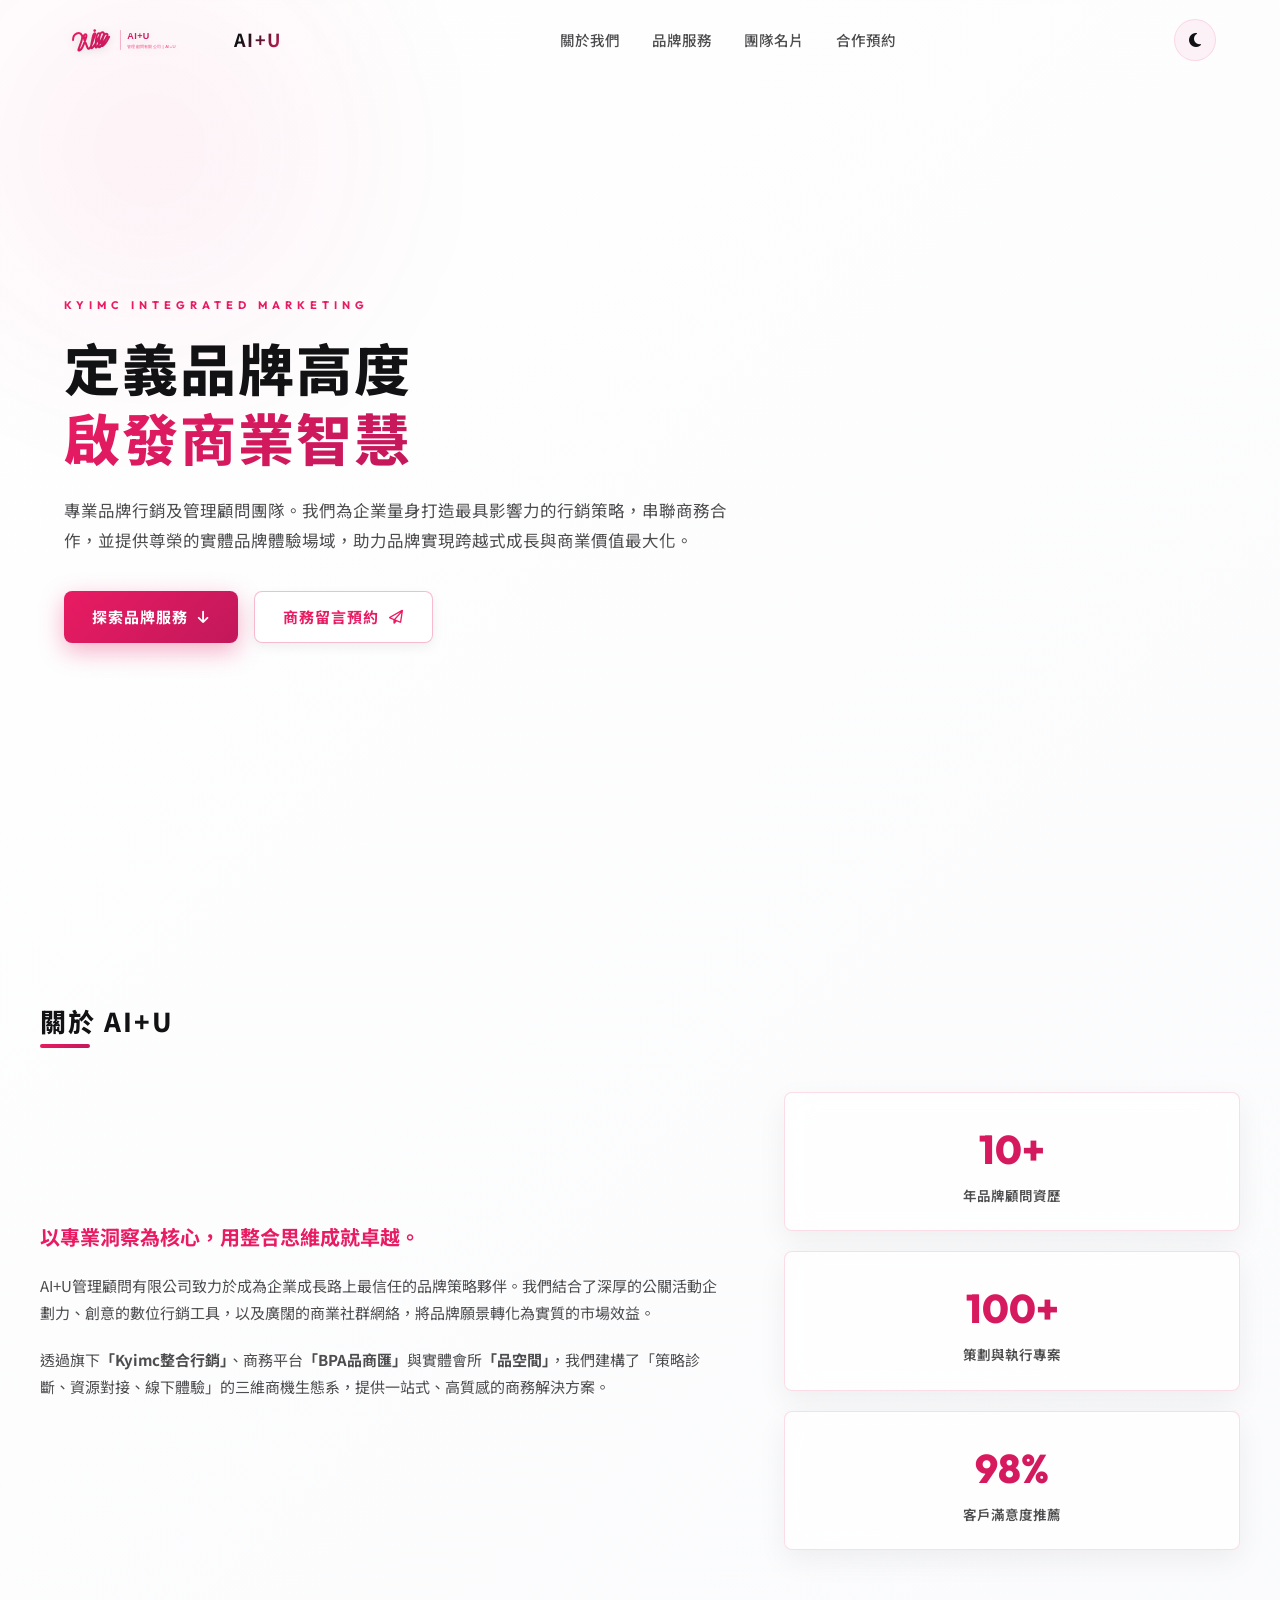
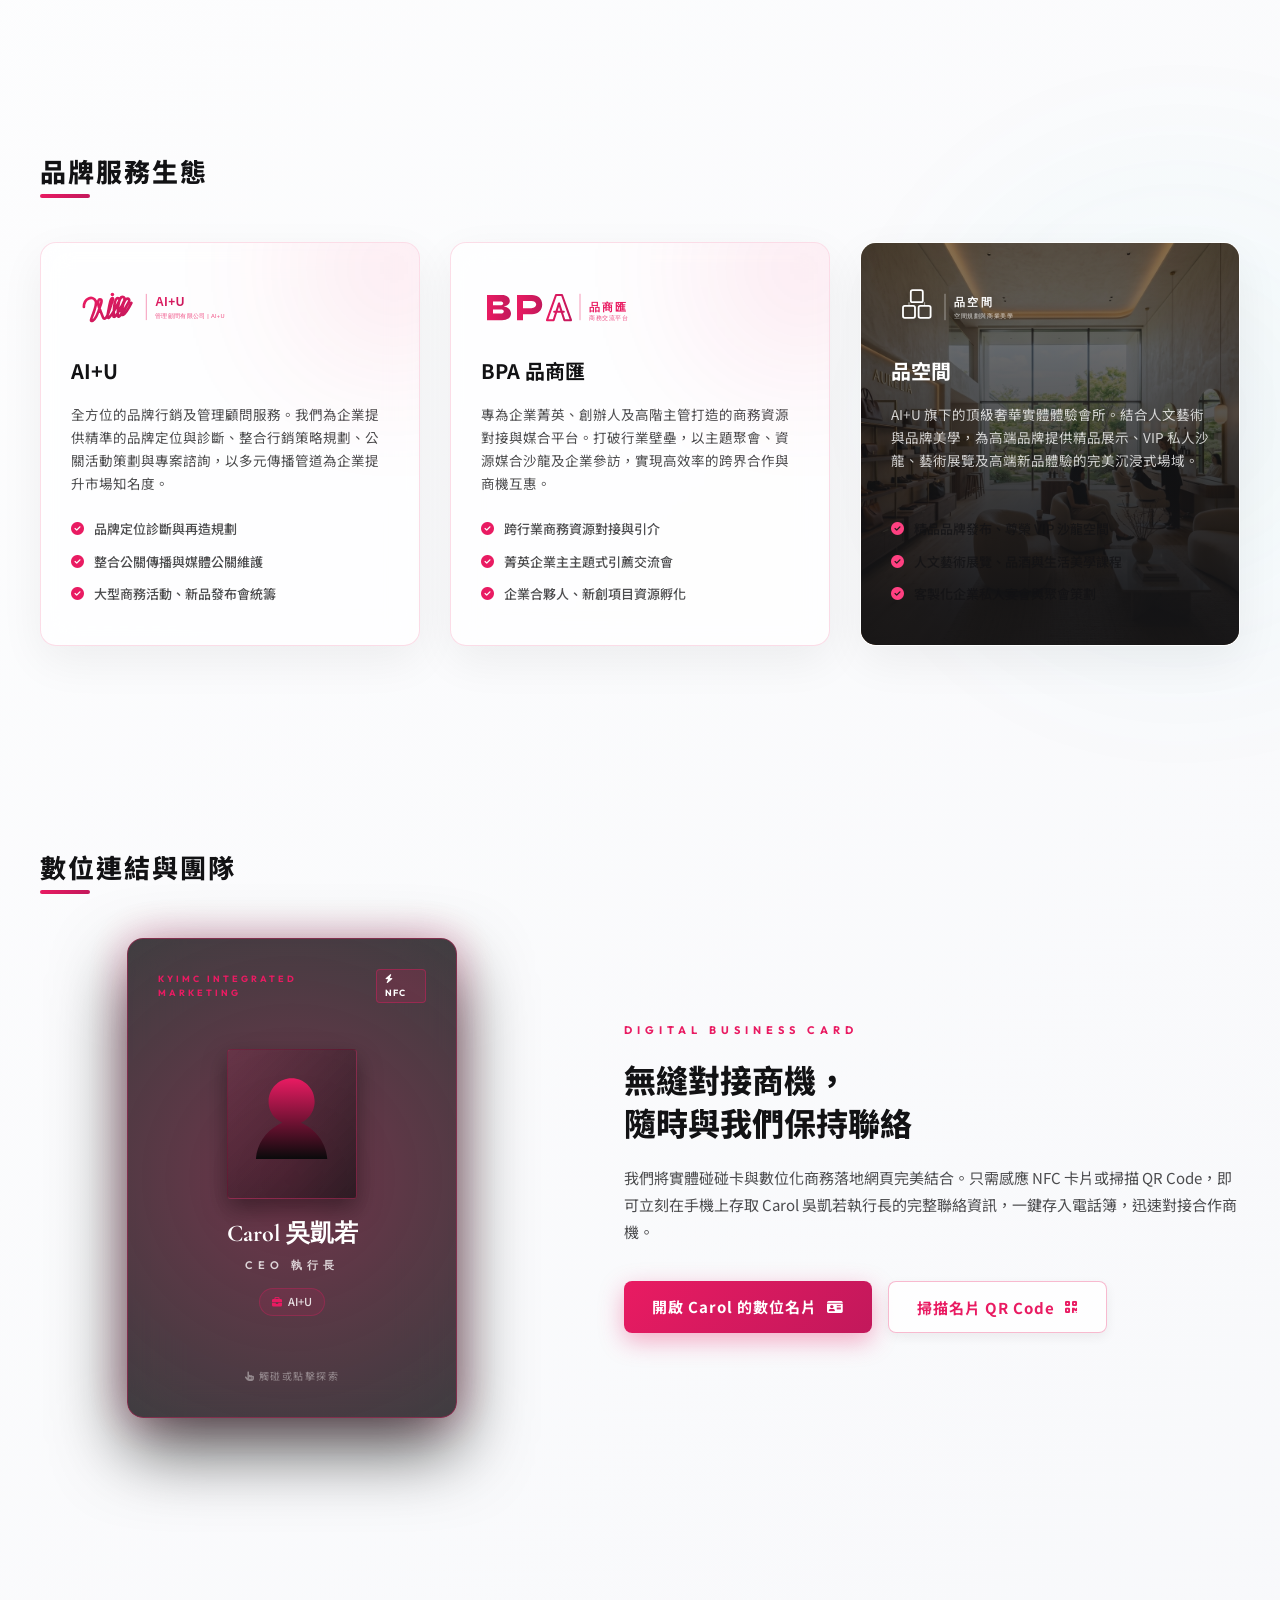
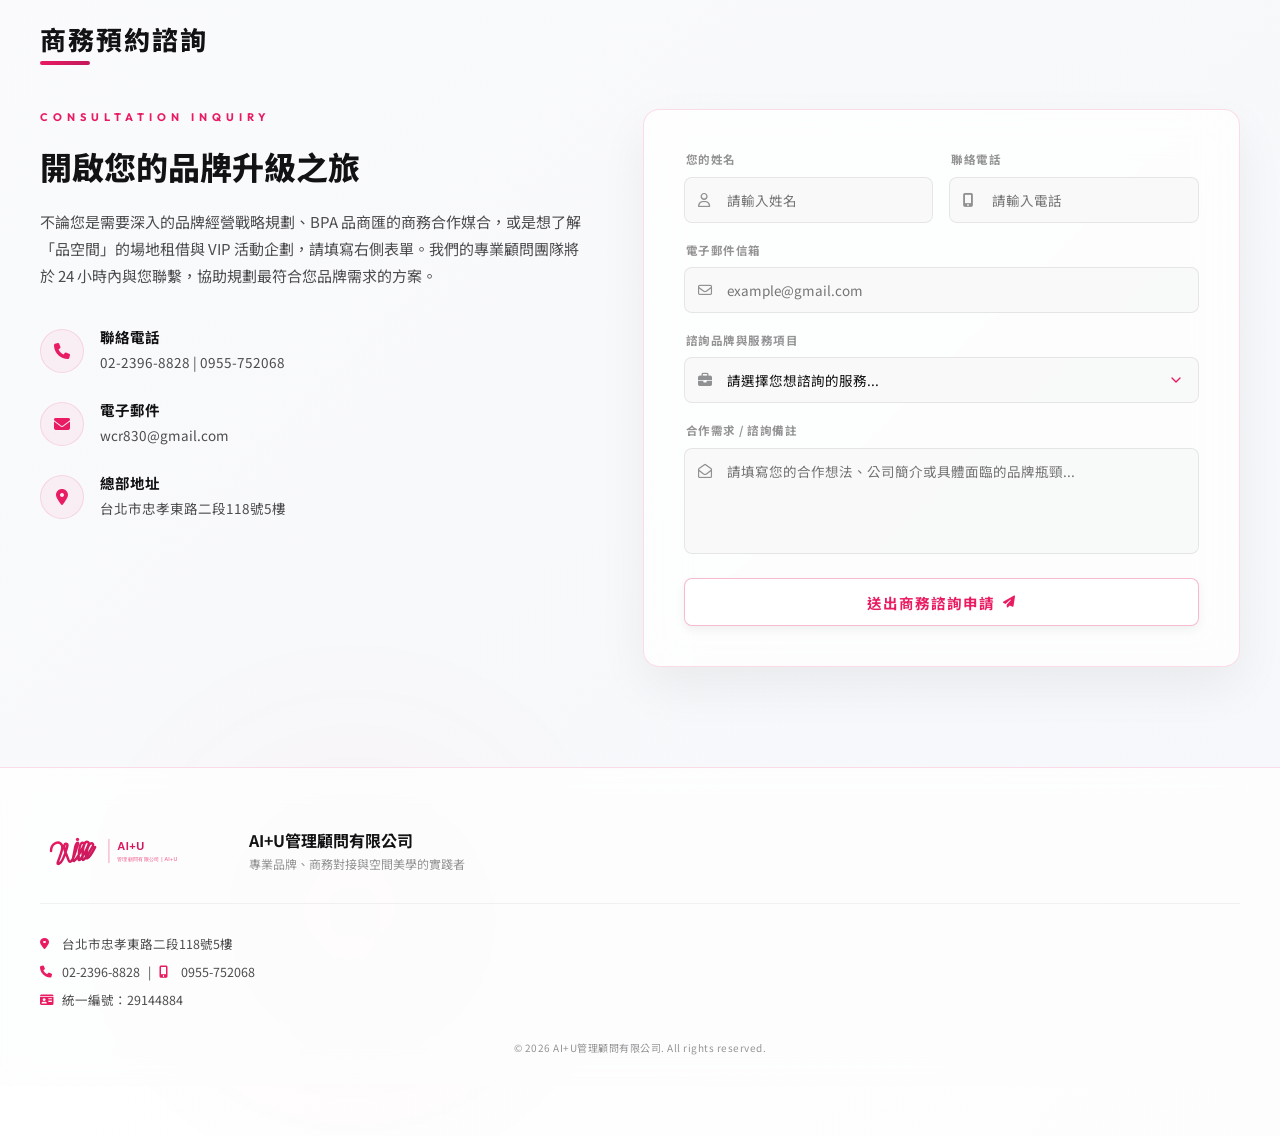
==== commit 3b978204: "style: rename brand from Kyimc to AI+U" ====
--- a/index.html
+++ b/index.html
@@ -3,17 +3,17 @@
 <head>
   <meta charset="UTF-8">
   <meta name="viewport" content="width=device-width, initial-scale=1.0, maximum-scale=1.0, user-scalable=no">
-  <title>KYIMC 凱悅整合行銷 | 專業品牌策略、公關策劃與商務對接</title>
+  <title>AI+U | 專業品牌策略、公關策劃與商務對接</title>
   
   <!-- SEO Meta Tags -->
-  <meta name="description" content="凱悅整合行銷管理顧問有限公司 (KYIMC) 專注於企業品牌定位、整合行銷策略、商業公關活動規劃，旗下擁有 BPA 品商匯、品空間實體體驗沙龍，提供全方位的商業價值升級方案。">
-  <meta name="keywords" content="凱悅整合行銷, 品牌顧問, 公關策劃, BPA品商匯, 品空間, 吳凱若, 電子名片">
-  <meta name="author" content="KYIMC 凱悅整合行銷">
+  <meta name="description" content="AI+U管理顧問有限公司 專注於企業品牌定位、整合行銷策略、商業公關活動規劃，旗下擁有 BPA 品商匯、品空間實體體驗沙龍，提供全方位的商業價值升級方案。">
+  <meta name="keywords" content="AI+U, 品牌顧問, 公關策劃, BPA品商匯, 品空間, 吳凱若, 電子名片">
+  <meta name="author" content="AI+U">
   <meta name="robots" content="index, follow">
   
   <!-- Open Graph / Facebook -->
   <meta property="og:type" content="website">
-  <meta property="og:title" content="KYIMC 凱悅整合行銷 | 專業品牌策略、公關策劃與商務對接">
+  <meta property="og:title" content="AI+U | 專業品牌策略、公關策劃與商務對接">
   <meta property="og:description" content="企業品牌定位、整合行銷策略與商業活動策劃專家。連結實體與數位，提供旗下三大品牌（BPA品商匯、Kyimc整合行銷、品空間）全方位商機整合。">
   <meta property="og:image" content="assets/logo-kyimc.svg">
   
@@ -38,9 +38,9 @@
   <!-- Navigation Bar -->
   <nav class="navbar" id="navbar">
     <div class="nav-container">
-      <a href="#hero" class="nav-logo" aria-label="凱悅整合行銷首頁">
-        <img src="assets/logo-kyimc.svg" alt="KYIMC Logo" class="logo-img">
-        <span class="logo-text">凱悅整合行銷</span>
+      <a href="#hero" class="nav-logo" aria-label="AI+U 首頁">
+        <img src="assets/logo-kyimc.svg" alt="AI+U Logo" class="logo-img">
+        <span class="logo-text">AI+U</span>
       </a>
       <ul class="nav-menu" id="nav-menu">
         <li><a href="#about" class="nav-link">關於我們</a></li>
@@ -89,7 +89,7 @@
   <section class="about" id="about">
     <div class="section-container">
       <div class="section-title-wrapper" data-reveal>
-        <h2 class="section-title">關於凱悅</h2>
+        <h2 class="section-title">關於 AI+U</h2>
         <div class="section-title-bar"></div>
       </div>
       
@@ -97,7 +97,7 @@
         <div class="about-text-box" data-reveal="delay-1">
           <p class="lead-paragraph">以專業洞察為核心，用整合思維成就卓越。</p>
           <p class="text-content">
-            凱悅整合行銷管理顧問有限公司致力於成為企業成長路上最信任的品牌策略夥伴。我們結合了深厚的公關活動企劃力、創意的數位行銷工具，以及廣闊的商業社群網絡，將品牌願景轉化為實質的市場效益。
+            AI+U管理顧問有限公司致力於成為企業成長路上最信任的品牌策略夥伴。我們結合了深厚的公關活動企劃力、創意的數位行銷工具，以及廣闊的商業社群網絡，將品牌願景轉化為實質的市場效益。
           </p>
           <p class="text-content">
             透過旗下<b>「Kyimc整合行銷」</b>、商務平台<b>「BPA品商匯」</b>與實體會所<b>「品空間」</b>，我們建構了「策略診斷、資源對接、線下體驗」的三維商機生態系，提供一站式、高質感的商務解決方案。
@@ -137,7 +137,7 @@
           <div class="brand-logo-container">
             <img src="assets/logo-kyimc.svg" alt="Kyimc Logo" class="brand-logo-img">
           </div>
-          <h3 class="service-name">凱悅整合行銷</h3>
+          <h3 class="service-name">AI+U</h3>
           <p class="service-desc">
             全方位的品牌行銷及管理顧問服務。我們為企業提供精準的品牌定位與診斷、整合行銷策略規劃、公關活動策劃與專案諮詢，以多元傳播管道為企業提升市場知名度。
           </p>
@@ -178,7 +178,7 @@
             </div>
             <h3 class="service-name text-white">品空間</h3>
             <p class="service-desc text-white-opacity">
-              凱悅旗下的頂級奢華實體體驗會所。結合人文藝術與品牌美學，為高端品牌提供精品展示、VIP 私人沙龍、藝術展覽及高端新品體驗的完美沉浸式場域。
+              AI+U 旗下的頂級奢華實體體驗會所。結合人文藝術與品牌美學，為高端品牌提供精品展示、VIP 私人沙龍、藝術展覽及高端新品體驗的完美沉浸式場域。
             </p>
             <ul class="brand-features-list text-white-opacity">
               <li><i class="fa-solid fa-circle-check feature-check light-glow-check"></i> <span>精品品牌發布、尊榮 VIP 沙龍空間</span></li>
@@ -225,7 +225,7 @@
                 <p class="mockup-title">CEO 執行長</p>
                 <div class="mockup-badge">
                   <i class="fa-solid fa-briefcase"></i>
-                  <span>凱悅整合行銷</span>
+                  <span>AI+U</span>
                 </div>
               </div>
             </div>
@@ -334,7 +334,7 @@
                 <i class="fa-solid fa-briefcase input-icon"></i>
                 <select id="form-service" class="form-select" required>
                   <option value="" disabled selected>請選擇您想諮詢的服務...</option>
-                  <option value="kyimc">凱悅整合行銷 (品牌諮詢/整合公關/專案策劃)</option>
+                  <option value="kyimc">AI+U (品牌諮詢/整合公關/專案策劃)</option>
                   <option value="bpa">BPA 品商匯 (商務媒合/跨界合夥/社群對接)</option>
                   <option value="space">品空間 (實體場地會所/VIP奢華活動策劃)</option>
                   <option value="all">全方位商機策略合作諮詢</option>
@@ -365,9 +365,9 @@
     <div class="footer-container">
       <div class="footer-top">
         <div class="footer-brand">
-          <img src="assets/logo-kyimc.svg" alt="KYIMC Logo" class="footer-logo-img">
+          <img src="assets/logo-kyimc.svg" alt="AI+U Logo" class="footer-logo-img">
           <div>
-            <h3>凱悅整合行銷管理顧問有限公司</h3>
+            <h3>AI+U管理顧問有限公司</h3>
             <p>專業品牌、商務對接與空間美學的實踐者</p>
           </div>
         </div>
@@ -380,7 +380,7 @@
       </div>
       
       <div class="footer-bottom">
-        <p class="copyright">&copy; 2026 凱悅整合行銷管理顧問有限公司. All rights reserved.</p>
+        <p class="copyright">&copy; 2026 AI+U管理顧問有限公司. All rights reserved.</p>
       </div>
     </div>
   </footer>
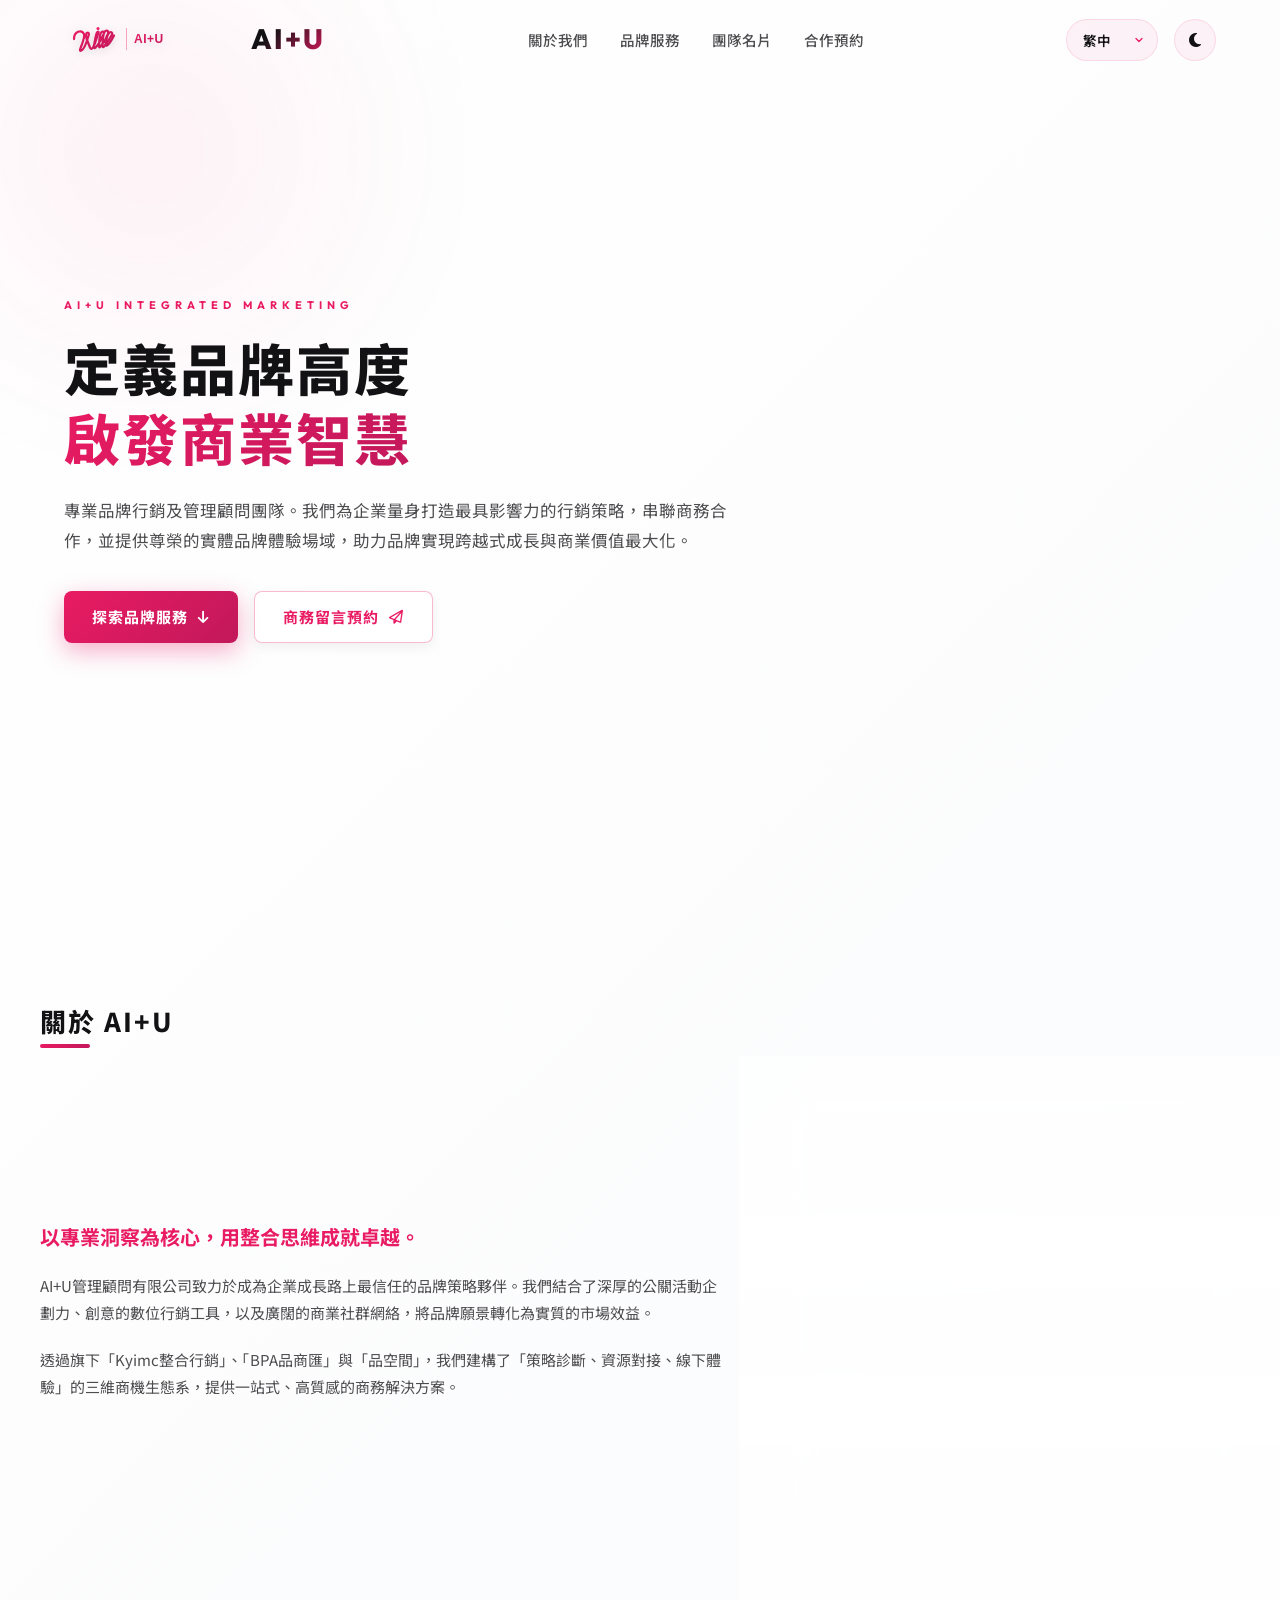
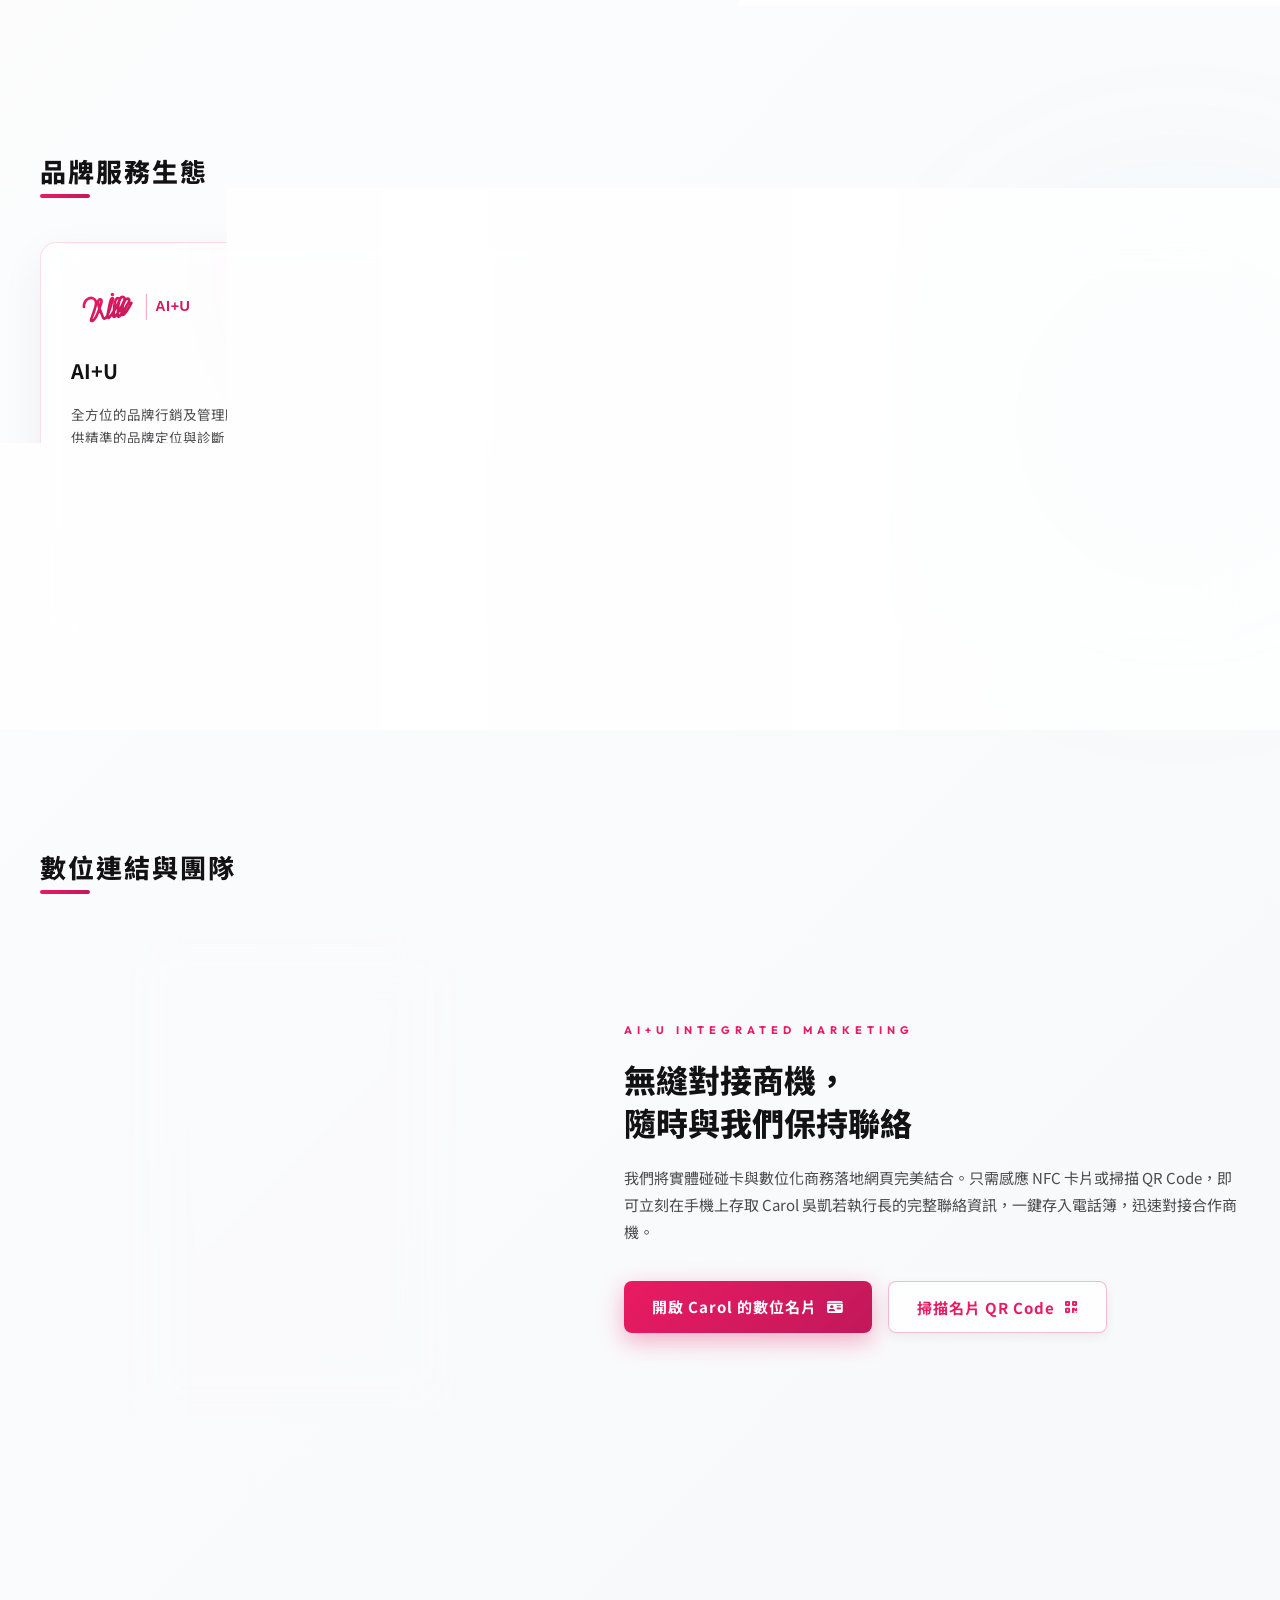
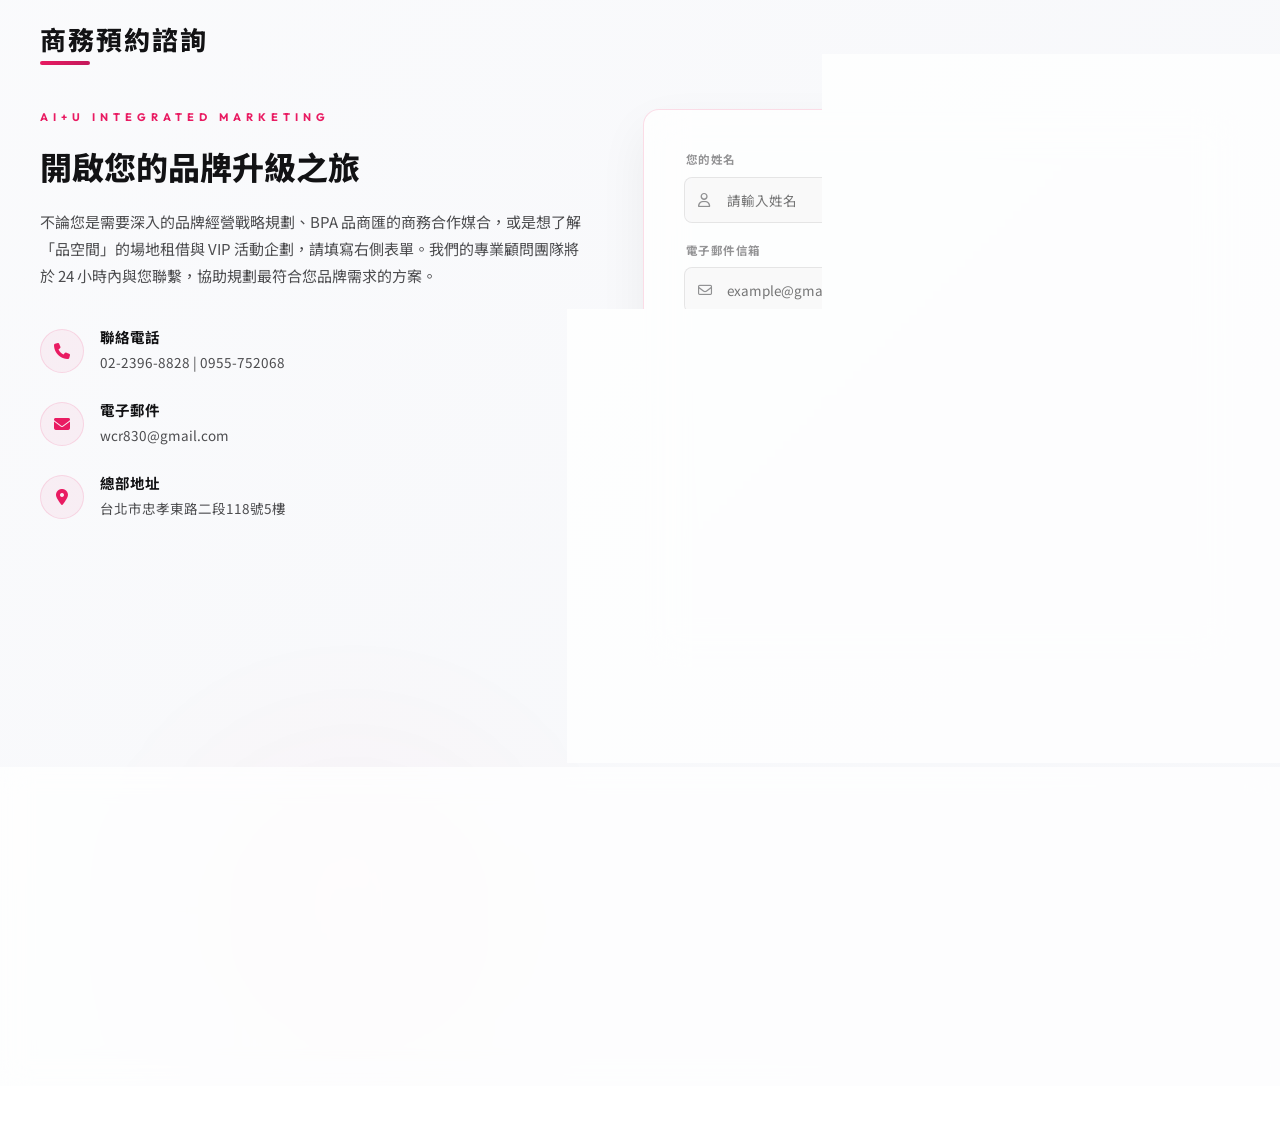
==== commit 97660615: "feat: implement multilingual language switcher (EN, ZH, CN, JA)" ====
--- a/index.html
+++ b/index.html
@@ -27,6 +27,9 @@
   
   <!-- Stylesheet -->
   <link rel="stylesheet" href="style-marketing.css">
+  
+  <!-- Translations Dictionary -->
+  <script src="translations.js"></script>
 </head>
 <body class="light-theme">
 
@@ -43,12 +46,22 @@
         <span class="logo-text">AI+U</span>
       </a>
       <ul class="nav-menu" id="nav-menu">
-        <li><a href="#about" class="nav-link">關於我們</a></li>
-        <li><a href="#services" class="nav-link">品牌服務</a></li>
-        <li><a href="#connect" class="nav-link">團隊名片</a></li>
-        <li><a href="#booking" class="nav-link">合作預約</a></li>
+        <li><a href="#about" class="nav-link" data-i18n="nav_about">關於我們</a></li>
+        <li><a href="#services" class="nav-link" data-i18n="nav_services">品牌服務</a></li>
+        <li><a href="#connect" class="nav-link" data-i18n="nav_connect">團隊名片</a></li>
+        <li><a href="#booking" class="nav-link" data-i18n="nav_booking">合作預約</a></li>
       </ul>
       <div class="nav-actions">
+        <!-- Language Selector Dropdown -->
+        <div class="lang-selector">
+          <select id="lang-select" class="lang-select" aria-label="切換語言">
+            <option value="zh">繁中</option>
+            <option value="en">EN</option>
+            <option value="cn">简中</option>
+            <option value="ja">日本語</option>
+          </select>
+        </div>
+        
         <button class="icon-btn theme-toggle" id="theme-toggle-btn" aria-label="切換主題" title="切換主題">
           <i class="fa-solid fa-moon"></i>
         </button>
@@ -64,21 +77,21 @@
   <!-- Hero Section -->
   <header class="hero" id="hero">
     <div class="hero-content">
-      <span class="editorial-brand-label" data-reveal>KYIMC INTEGRATED MARKETING</span>
-      <h1 class="hero-title" data-reveal="delay-1">
+      <span class="editorial-brand-label" data-reveal data-i18n="editorial_brand_label">AI+U INTEGRATED MARKETING</span>
+      <h1 class="hero-title" data-reveal="delay-1" data-i18n="hero_title">
         定義品牌高度<br>
         <span class="gradient-text">啟發商業智慧</span>
       </h1>
-      <p class="hero-desc" data-reveal="delay-2">
+      <p class="hero-desc" data-reveal="delay-2" data-i18n="hero_desc">
         專業品牌行銷及管理顧問團隊。我們為企業量身打造最具影響力的行銷策略，串聯商務合作，並提供尊榮的實體品牌體驗場域，助力品牌實現跨越式成長與商業價值最大化。
       </p>
       <div class="hero-btns" data-reveal="delay-3">
         <a href="#services" class="btn btn-primary" id="hero-btn-primary">
-          <span class="btn-text">探索品牌服務</span>
+          <span class="btn-text" data-i18n="btn_explore_services">探索品牌服務</span>
           <i class="fa-solid fa-arrow-down btn-icon animate-bounce"></i>
         </a>
         <a href="#booking" class="btn btn-secondary" id="hero-btn-secondary">
-          <span class="btn-text">商務留言預約</span>
+          <span class="btn-text" data-i18n="btn_book_consultation">商務留言預約</span>
           <i class="fa-regular fa-paper-plane btn-icon"></i>
         </a>
       </div>
@@ -89,33 +102,33 @@
   <section class="about" id="about">
     <div class="section-container">
       <div class="section-title-wrapper" data-reveal>
-        <h2 class="section-title">關於 AI+U</h2>
+        <h2 class="section-title" data-i18n="about_section_title">關於 AI+U</h2>
         <div class="section-title-bar"></div>
       </div>
       
       <div class="about-grid">
         <div class="about-text-box" data-reveal="delay-1">
-          <p class="lead-paragraph">以專業洞察為核心，用整合思維成就卓越。</p>
-          <p class="text-content">
+          <p class="lead-paragraph" data-i18n="about_lead">以專業洞察為核心，用整合思維成就卓越。</p>
+          <p class="text-content" data-i18n="about_desc1">
             AI+U管理顧問有限公司致力於成為企業成長路上最信任的品牌策略夥伴。我們結合了深厚的公關活動企劃力、創意的數位行銷工具，以及廣闊的商業社群網絡，將品牌願景轉化為實質的市場效益。
           </p>
-          <p class="text-content">
-            透過旗下<b>「Kyimc整合行銷」</b>、商務平台<b>「BPA品商匯」</b>與實體會所<b>「品空間」</b>，我們建構了「策略診斷、資源對接、線下體驗」的三維商機生態系，提供一站式、高質感的商務解決方案。
+          <p class="text-content" data-i18n="about_desc2">
+            透過旗下「Kyimc整合行銷」、「BPA品商匯」與「品空間」，我們建構了「策略診斷、資源對接、線下體驗」的三維商機生態系，提供一站式、高質感的商務解決方案。
           </p>
         </div>
         
         <div class="about-stats-box" data-reveal="delay-2">
           <div class="stat-card">
             <h3 class="stat-number">10+</h3>
-            <p class="stat-label">年品牌顧問資歷</p>
+            <p class="stat-label" data-i18n="stat_years_desc">年品牌顧問資歷</p>
           </div>
           <div class="stat-card">
             <h3 class="stat-number">100+</h3>
-            <p class="stat-label">策劃與執行專案</p>
+            <p class="stat-label" data-i18n="stat_projects_desc">策劃與執行專案</p>
           </div>
           <div class="stat-card">
             <h3 class="stat-number">98%</h3>
-            <p class="stat-label">客戶滿意度推薦</p>
+            <p class="stat-label" data-i18n="stat_satisfaction_desc">客戶滿意度推薦</p>
           </div>
         </div>
       </div>
@@ -126,7 +139,7 @@
   <section class="services" id="services">
     <div class="section-container">
       <div class="section-title-wrapper" data-reveal>
-        <h2 class="section-title">品牌服務生態</h2>
+        <h2 class="section-title" data-i18n="services_section_title">品牌服務生態</h2>
         <div class="section-title-bar"></div>
       </div>
       
@@ -137,14 +150,14 @@
           <div class="brand-logo-container">
             <img src="assets/logo-kyimc.svg" alt="Kyimc Logo" class="brand-logo-img">
           </div>
-          <h3 class="service-name">AI+U</h3>
-          <p class="service-desc">
+          <h3 class="service-name" data-i18n="service1_name">AI+U</h3>
+          <p class="service-desc" data-i18n="service1_desc">
             全方位的品牌行銷及管理顧問服務。我們為企業提供精準的品牌定位與診斷、整合行銷策略規劃、公關活動策劃與專案諮詢，以多元傳播管道為企業提升市場知名度。
           </p>
           <ul class="brand-features-list">
-            <li><i class="fa-solid fa-circle-check feature-check"></i> <span>品牌定位診斷與再造規劃</span></li>
-            <li><i class="fa-solid fa-circle-check feature-check"></i> <span>整合公關傳播與媒體公關維護</span></li>
-            <li><i class="fa-solid fa-circle-check feature-check"></i> <span>大型商務活動、新品發布會統籌</span></li>
+            <li><i class="fa-solid fa-circle-check feature-check"></i> <span data-i18n="service1_feat1">品牌定位診斷與再造規劃</span></li>
+            <li><i class="fa-solid fa-circle-check feature-check"></i> <span data-i18n="service1_feat2">整合公關傳播與媒體公關維護</span></li>
+            <li><i class="fa-solid fa-circle-check feature-check"></i> <span data-i18n="service1_feat3">大型商務活動、新品發布會統籌</span></li>
           </ul>
         </div>
         
@@ -154,14 +167,14 @@
           <div class="brand-logo-container">
             <img src="assets/logo-bpa.svg" alt="BPA Logo" class="brand-logo-img">
           </div>
-          <h3 class="service-name">BPA 品商匯</h3>
-          <p class="service-desc">
+          <h3 class="service-name" data-i18n="service2_name">BPA 品商匯</h3>
+          <p class="service-desc" data-i18n="service2_desc">
             專為企業菁英、創辦人及高階主管打造的商務資源對接與媒合平台。打破行業壁壘，以主題聚會、資源媒合沙龍及企業參訪，實現高效率的跨界合作與商機互惠。
           </p>
           <ul class="brand-features-list">
-            <li><i class="fa-solid fa-circle-check feature-check"></i> <span>跨行業商務資源對接與引介</span></li>
-            <li><i class="fa-solid fa-circle-check feature-check"></i> <span>菁英企業主主題式引薦交流會</span></li>
-            <li><i class="fa-solid fa-circle-check feature-check"></i> <span>企業合夥人、新創項目資源孵化</span></li>
+            <li><i class="fa-solid fa-circle-check feature-check"></i> <span data-i18n="service2_feat1">跨行業商務資源對接與引介</span></li>
+            <li><i class="fa-solid fa-circle-check feature-check"></i> <span data-i18n="service2_feat2">菁英企業主主題式引薦交流會</span></li>
+            <li><i class="fa-solid fa-circle-check feature-check"></i> <span data-i18n="service2_feat3">企業合夥人、新創項目資源孵化</span></li>
           </ul>
         </div>
         
@@ -176,14 +189,14 @@
             <div class="brand-logo-container">
               <img src="assets/logo-space.svg" alt="品空間 Logo" class="brand-logo-img brightness-logo">
             </div>
-            <h3 class="service-name text-white">品空間</h3>
-            <p class="service-desc text-white-opacity">
+            <h3 class="service-name text-white" data-i18n="service3_name">品空間</h3>
+            <p class="service-desc text-white-opacity" data-i18n="service3_desc">
               AI+U 旗下的頂級奢華實體體驗會所。結合人文藝術與品牌美學，為高端品牌提供精品展示、VIP 私人沙龍、藝術展覽及高端新品體驗的完美沉浸式場域。
             </p>
             <ul class="brand-features-list text-white-opacity">
-              <li><i class="fa-solid fa-circle-check feature-check light-glow-check"></i> <span>精品品牌發布、尊榮 VIP 沙龍空間</span></li>
-              <li><i class="fa-solid fa-circle-check feature-check light-glow-check"></i> <span>人文藝術展覽、品酒與生活美學課程</span></li>
-              <li><i class="fa-solid fa-circle-check feature-check light-glow-check"></i> <span>客製化企業私人宴會與聚會策劃</span></li>
+              <li><i class="fa-solid fa-circle-check feature-check light-glow-check"></i> <span data-i18n="service3_feat1">精品品牌發布、尊榮 VIP 沙龍空間</span></li>
+              <li><i class="fa-solid fa-circle-check feature-check light-glow-check"></i> <span data-i18n="service3_feat2">人文藝術展覽、品酒與生活美學課程</span></li>
+              <li><i class="fa-solid fa-circle-check feature-check light-glow-check"></i> <span data-i18n="service3_feat3">客製化企業私人宴會與聚會策劃</span></li>
             </ul>
           </div>
         </div>
@@ -195,7 +208,7 @@
   <section class="connect" id="connect">
     <div class="section-container">
       <div class="section-title-wrapper" data-reveal>
-        <h2 class="section-title">數位連結與團隊</h2>
+        <h2 class="section-title" data-i18n="connect_section_title">數位連結與團隊</h2>
         <div class="section-title-bar"></div>
       </div>
       
@@ -205,8 +218,8 @@
           <div class="card-mockup" id="digital-card-mockup">
             <div class="card-mockup-glow"></div>
             <div class="card-mockup-header">
-              <span class="mockup-editorial">KYIMC INTEGRATED MARKETING</span>
-              <div class="mockup-chip"><i class="fa-solid fa-bolt"></i> NFC</div>
+              <span class="mockup-editorial" data-i18n="editorial_brand_label">AI+U INTEGRATED MARKETING</span>
+              <div class="mockup-chip"><i class="fa-solid fa-bolt"></i> <span data-i18n="mockup_nfc">NFC</span></div>
             </div>
             <div class="card-mockup-body">
               <div class="mockup-avatar-placeholder">
@@ -221,36 +234,36 @@
                 </svg>
               </div>
               <div class="mockup-info">
-                <h3 class="mockup-name">Carol 吳凱若</h3>
-                <p class="mockup-title">CEO 執行長</p>
+                <h3 class="mockup-name" data-i18n="mockup_name">Carol 吳凱若</h3>
+                <p class="mockup-title" data-i18n="mockup_title">CEO 執行長</p>
                 <div class="mockup-badge">
                   <i class="fa-solid fa-briefcase"></i>
-                  <span>AI+U</span>
+                  <span data-i18n="mockup_badge">AI+U</span>
                 </div>
               </div>
             </div>
             <div class="card-mockup-footer">
-              <span class="mockup-hint"><i class="fa-solid fa-hand-pointer"></i> 觸碰或點擊探索</span>
+              <span class="mockup-hint"><i class="fa-solid fa-hand-pointer"></i> <span data-i18n="mockup_hint">觸碰或點擊探索</span></span>
             </div>
           </div>
         </div>
         
         <!-- Description & Scan Area -->
         <div class="connect-info-box" data-reveal="delay-1">
-          <span class="editorial-brand-label">DIGITAL BUSINESS CARD</span>
-          <h3 class="connect-headline">無縫對接商機，<br>隨時與我們保持聯絡</h3>
-          <p class="connect-desc">
+          <span class="editorial-brand-label" data-i18n="editorial_brand_label">DIGITAL BUSINESS CARD</span>
+          <h3 class="connect-headline" data-i18n="connect_headline">無縫對接商機，<br>隨時與我們保持聯絡</h3>
+          <p class="connect-desc" data-i18n="connect_desc">
             我們將實體碰碰卡與數位化商務落地網頁完美結合。只需感應 NFC 卡片或掃描 QR Code，即可立刻在手機上存取 Carol 吳凱若執行長的完整聯絡資訊，一鍵存入電話簿，迅速對接合作商機。
           </p>
           
           <div class="actions-row">
             <a href="card.html" class="btn btn-primary" id="btn-open-card">
-              <span class="btn-text">開啟 Carol 的數位名片</span>
+              <span class="btn-text" data-i18n="btn_open_card">開啟 Carol 的數位名片</span>
               <i class="fa-solid fa-id-card btn-icon"></i>
             </a>
             
             <button class="btn btn-secondary" id="btn-show-qr">
-              <span class="btn-text">掃描名片 QR Code</span>
+              <span class="btn-text" data-i18n="btn_show_qr">掃描名片 QR Code</span>
               <i class="fa-solid fa-qrcode btn-icon"></i>
             </button>
           </div>
@@ -263,37 +276,37 @@
   <section class="booking" id="booking">
     <div class="section-container">
       <div class="section-title-wrapper" data-reveal>
-        <h2 class="section-title">商務預約諮詢</h2>
+        <h2 class="section-title" data-i18n="booking_section_title">商務預約諮詢</h2>
         <div class="section-title-bar"></div>
       </div>
       
       <div class="booking-grid">
         <div class="booking-info-box" data-reveal>
-          <span class="editorial-brand-label">CONSULTATION INQUIRY</span>
-          <h3 class="booking-headline">開啟您的品牌升級之旅</h3>
-          <p class="booking-desc">
-            不論您是需要深入的品牌經營戰略規劃、BPA 品商匯的商務合作媒合，或是想了解「品空間」的場地租借與 VIP 活動企劃，請填寫右側表單。我們的專業顧問團隊將於 24 小時內與您聯繫，協助規劃最符合您品牌需求的方案。
+          <span class="editorial-brand-label" data-i18n="editorial_brand_label">CONSULTATION INQUIRY</span>
+          <h3 class="booking-headline" data-i18n="booking_headline">開啟您的品牌升級之旅</h3>
+          <p class="booking-desc" data-i18n="booking_desc">
+            不論您是需要深入的品牌經營戰略規劃、BPA 品商匯的商務合作媒合，或是想了解「品空間」的場地租借與 VIP 活動企氣劃，請填寫右側表單。我們的專業顧問團隊將於 24 小時內與您聯繫，協助規劃最符合您品牌需求的方案。
           </p>
           <div class="contact-quick-info">
             <div class="info-item">
               <i class="fa-solid fa-phone info-icon"></i>
               <div>
-                <h4>聯絡電話</h4>
+                <h4 data-i18n="info_phone_label">聯絡電話</h4>
                 <p>02-2396-8828 | 0955-752068</p>
               </div>
             </div>
             <div class="info-item">
               <i class="fa-solid fa-envelope info-icon"></i>
               <div>
-                <h4>電子郵件</h4>
+                <h4 data-i18n="info_email_label">電子郵件</h4>
                 <p>wcr830@gmail.com</p>
               </div>
             </div>
             <div class="info-item">
               <i class="fa-solid fa-location-dot info-icon"></i>
               <div>
-                <h4>總部地址</h4>
-                <p>台北市忠孝東路二段118號5樓</p>
+                <h4 data-i18n="info_address_label">總部地址</h4>
+                <p data-i18n="address_value">台北市忠孝東路二段118號5樓</p>
               </div>
             </div>
           </div>
@@ -304,54 +317,54 @@
           <form class="booking-form" id="consultation-form" novalidate>
             <div class="form-row">
               <div class="form-group">
-                <label for="form-name" class="form-label">您的姓名</label>
+                <label for="form-name" class="form-label" data-i18n="form_name_label">您的姓名</label>
                 <div class="input-wrapper">
                   <i class="fa-regular fa-user input-icon"></i>
-                  <input type="text" id="form-name" class="form-input" placeholder="請輸入姓名" required>
+                  <input type="text" id="form-name" class="form-input" placeholder="請輸入姓名" data-i18n-placeholder="form_name_placeholder" required>
                 </div>
               </div>
               
               <div class="form-group">
-                <label for="form-phone" class="form-label">聯絡電話</label>
+                <label for="form-phone" class="form-label" data-i18n="form_phone_label">聯絡電話</label>
                 <div class="input-wrapper">
                   <i class="fa-solid fa-mobile-screen-button input-icon"></i>
-                  <input type="tel" id="form-phone" class="form-input" placeholder="請輸入電話" required>
+                  <input type="tel" id="form-phone" class="form-input" placeholder="請輸入電話" data-i18n-placeholder="form_phone_placeholder" required>
                 </div>
               </div>
             </div>
 
             <div class="form-group">
-              <label for="form-email" class="form-label">電子郵件信箱</label>
+              <label for="form-email" class="form-label" data-i18n="form_email_label">電子郵件信箱</label>
               <div class="input-wrapper">
                 <i class="fa-regular fa-envelope input-icon"></i>
-                <input type="email" id="form-email" class="form-input" placeholder="example@gmail.com" required>
+                <input type="email" id="form-email" class="form-input" placeholder="example@gmail.com" data-i18n-placeholder="form_email_placeholder" required>
               </div>
             </div>
 
             <div class="form-group">
-              <label for="form-service" class="form-label">諮詢品牌與服務項目</label>
+              <label for="form-service" class="form-label" data-i18n="form_service_label">諮詢品牌與服務項目</label>
               <div class="input-wrapper">
                 <i class="fa-solid fa-briefcase input-icon"></i>
                 <select id="form-service" class="form-select" required>
-                  <option value="" disabled selected>請選擇您想諮詢的服務...</option>
-                  <option value="kyimc">AI+U (品牌諮詢/整合公關/專案策劃)</option>
-                  <option value="bpa">BPA 品商匯 (商務媒合/跨界合夥/社群對接)</option>
-                  <option value="space">品空間 (實體場地會所/VIP奢華活動策劃)</option>
-                  <option value="all">全方位商機策略合作諮詢</option>
+                  <option value="" disabled selected data-i18n="form_service_default">請選擇您想諮詢的服務...</option>
+                  <option value="kyimc" data-i18n="form_service_opt1">AI+U (品牌諮詢/整合公關/專案策劃)</option>
+                  <option value="bpa" data-i18n="form_service_opt2">BPA 品商匯 (商務媒合/跨界合夥/社群對接)</option>
+                  <option value="space" data-i18n="form_service_opt3">品空間 (實體場地會所/VIP奢華活動策劃)</option>
+                  <option value="all" data-i18n="form_service_opt4">全方位商機策略合作諮詢</option>
                 </select>
               </div>
             </div>
 
             <div class="form-group">
-              <label for="form-message" class="form-label">合作需求 / 諮詢備註</label>
+              <label for="form-message" class="form-label" data-i18n="form_message_label">合作需求 / 諮詢備註</label>
               <div class="input-wrapper">
                 <i class="fa-regular fa-envelope-open input-icon align-top"></i>
-                <textarea id="form-message" class="form-textarea" rows="4" placeholder="請填寫您的合作想法、公司簡介或具體面臨的品牌瓶頸..." required></textarea>
+                <textarea id="form-message" class="form-textarea" rows="4" placeholder="請填寫您的合作想法、公司簡介或具體面臨的品牌瓶頸..." data-i18n-placeholder="form_message_placeholder" required></textarea>
               </div>
             </div>
 
             <button type="submit" class="btn-submit" id="btn-submit">
-              <span class="btn-submit-text">送出商務諮詢申請</span>
+              <span class="btn-submit-text" data-i18n="btn_submit_text">送出商務諮詢申請</span>
               <i class="fa-solid fa-paper-plane submit-icon"></i>
             </button>
           </form>
@@ -367,20 +380,20 @@
         <div class="footer-brand">
           <img src="assets/logo-kyimc.svg" alt="AI+U Logo" class="footer-logo-img">
           <div>
-            <h3>AI+U管理顧問有限公司</h3>
-            <p>專業品牌、商務對接與空間美學的實踐者</p>
+            <h3 data-i18n="footer_brand_name">AI+U管理顧問有限公司</h3>
+            <p data-i18n="footer_desc">專業品牌、商務對接與空間美學的實踐者</p>
           </div>
         </div>
       </div>
       
       <div class="footer-details">
-        <p><i class="fa-solid fa-location-dot footer-icon"></i> <span>台北市忠孝東路二段118號5樓</span></p>
+        <p><i class="fa-solid fa-location-dot footer-icon"></i> <span data-i18n="address_value">台北市忠孝東路二段118號5樓</span></p>
         <p><i class="fa-solid fa-phone footer-icon"></i> <span>02-2396-8828</span> | <i class="fa-solid fa-mobile-screen-button footer-icon"></i> <span>0955-752068</span></p>
         <p><i class="fa-solid fa-id-card footer-icon"></i> <span>統一編號：29144884</span></p>
       </div>
       
       <div class="footer-bottom">
-        <p class="copyright">&copy; 2026 AI+U管理顧問有限公司. All rights reserved.</p>
+        <p class="copyright" data-i18n="copyright">&copy; 2026 AI+U管理顧問有限公司. All rights reserved.</p>
       </div>
     </div>
   </footer>
@@ -392,8 +405,8 @@
         <i class="fa-solid fa-xmark"></i>
       </button>
       
-      <h3 class="modal-title">掃描分享 Carol 名片</h3>
-      <p class="modal-desc">用手機相機掃描下方 QR Code，即可立刻在手機上開啟 Carol 的數位個人名片，並將聯絡資料匯入電話簿。</p>
+      <h3 class="modal-title" data-i18n="modal_title">掃描分享 Carol 名片</h3>
+      <p class="modal-desc" data-i18n="modal_desc">用手機相機掃描下方 QR Code，即可立刻在手機上開啟 Carol 的數位個人名片，並將聯絡資料匯入電話簿。</p>
       
       <div class="qr-code-wrapper">
         <div class="qr-code-bg">
@@ -402,7 +415,7 @@
         </div>
       </div>
       
-      <button class="btn btn-secondary close-modal-btn" id="modal-close-action">關閉視窗</button>
+      <button class="btn btn-secondary close-modal-btn" id="modal-close-action" data-i18n="modal_close">關閉視窗</button>
     </div>
   </dialog>
 
--- a/style-marketing.css
+++ b/style-marketing.css
@@ -90,12 +90,16 @@
   -webkit-tap-highlight-color: transparent;
 }
 
+html, body {
+  overflow-x: hidden;
+  width: 100%;
+}
+
 body {
   font-family: var(--font-chinese);
   background: var(--bg-gradient, var(--bg-color));
   color: var(--text-primary);
   min-height: 100vh;
-  overflow-x: hidden;
   position: relative;
   transition: background var(--transition-normal), color var(--transition-normal);
   line-height: 1.6;
@@ -219,15 +223,15 @@
 }
 
 .logo-img {
-  height: 36px;
+  height: 40px;
   filter: drop-shadow(0 2px 4px rgba(0,0,0,0.1));
 }
 
 .logo-text {
-  font-family: var(--font-chinese);
-  font-weight: 700;
-  font-size: 18px;
-  letter-spacing: 1.5px;
+  font-family: var(--font-english);
+  font-weight: 800;
+  font-size: 28px;
+  letter-spacing: 2px;
   color: var(--text-primary);
   background: linear-gradient(135deg, var(--text-primary) 30%, var(--primary-color) 100%);
   -webkit-background-clip: text;
@@ -274,6 +278,47 @@
   display: flex;
   align-items: center;
   gap: 16px;
+}
+
+/* Language Switcher Dropdown Style */
+.lang-selector {
+  position: relative;
+  display: inline-block;
+}
+
+.lang-select {
+  height: 42px;
+  padding: 0 32px 0 16px;
+  border-radius: var(--border-radius-full);
+  background: var(--quick-link-bg);
+  border: 1px solid var(--quick-link-border);
+  color: var(--text-primary);
+  font-size: 13.5px;
+  font-weight: 600;
+  cursor: pointer;
+  appearance: none;
+  -webkit-appearance: none;
+  background-image: url("data:image/svg+xml;charset=utf-8,%3Csvg xmlns='http://www.w3.org/2000/svg' viewBox='0 0 24 24' fill='none' stroke='%23E91B62' stroke-width='2.5' stroke-linecap='round' stroke-linejoin='round'%3E%3Cpath d='M6 9l6 6 6-6'/%3E%3C/svg%3E");
+  background-repeat: no-repeat;
+  background-position: right 12px center;
+  background-size: 12px;
+  transition: all var(--transition-fast);
+}
+
+.lang-select:hover {
+  border-color: var(--primary-color);
+  transform: scale(1.05);
+  box-shadow: 0 0 12px var(--glow-color);
+}
+
+body.dark-theme .lang-select option {
+  background: #141416;
+  color: #FFFFFF;
+}
+
+body.light-theme .lang-select option {
+  background: #FFFFFF;
+  color: #121214;
 }
 
 .icon-btn {
@@ -746,7 +791,8 @@
 }
 
 .card-mockup {
-  width: 330px;
+  width: 100%;
+  max-width: 330px;
   height: 480px;
   background: rgba(20, 20, 22, 0.82);
   border: 1px solid rgba(233, 27, 98, 0.4);
@@ -1510,7 +1556,8 @@
     width: 100%;
   }
   .card-mockup {
-    width: 290px;
+    width: 100%;
+    max-width: 290px;
     height: 420px;
     padding: 20px;
   }
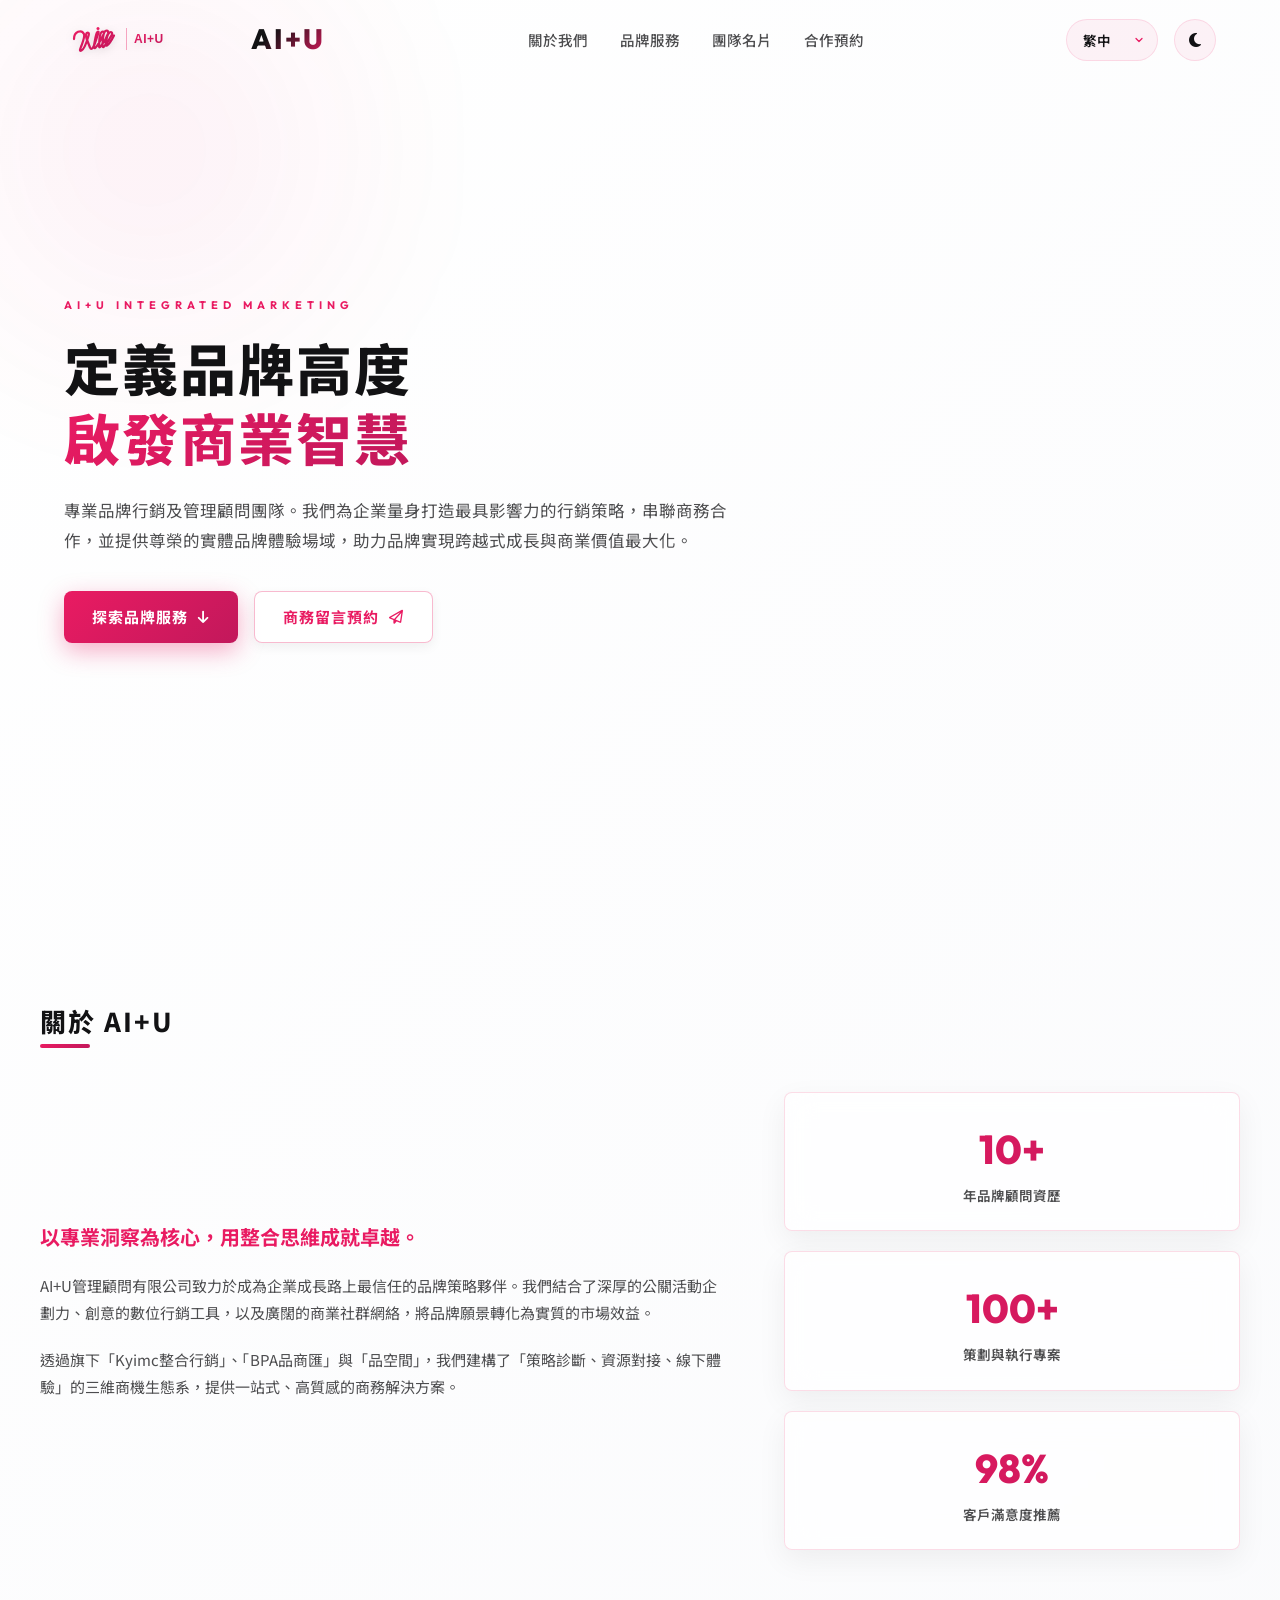
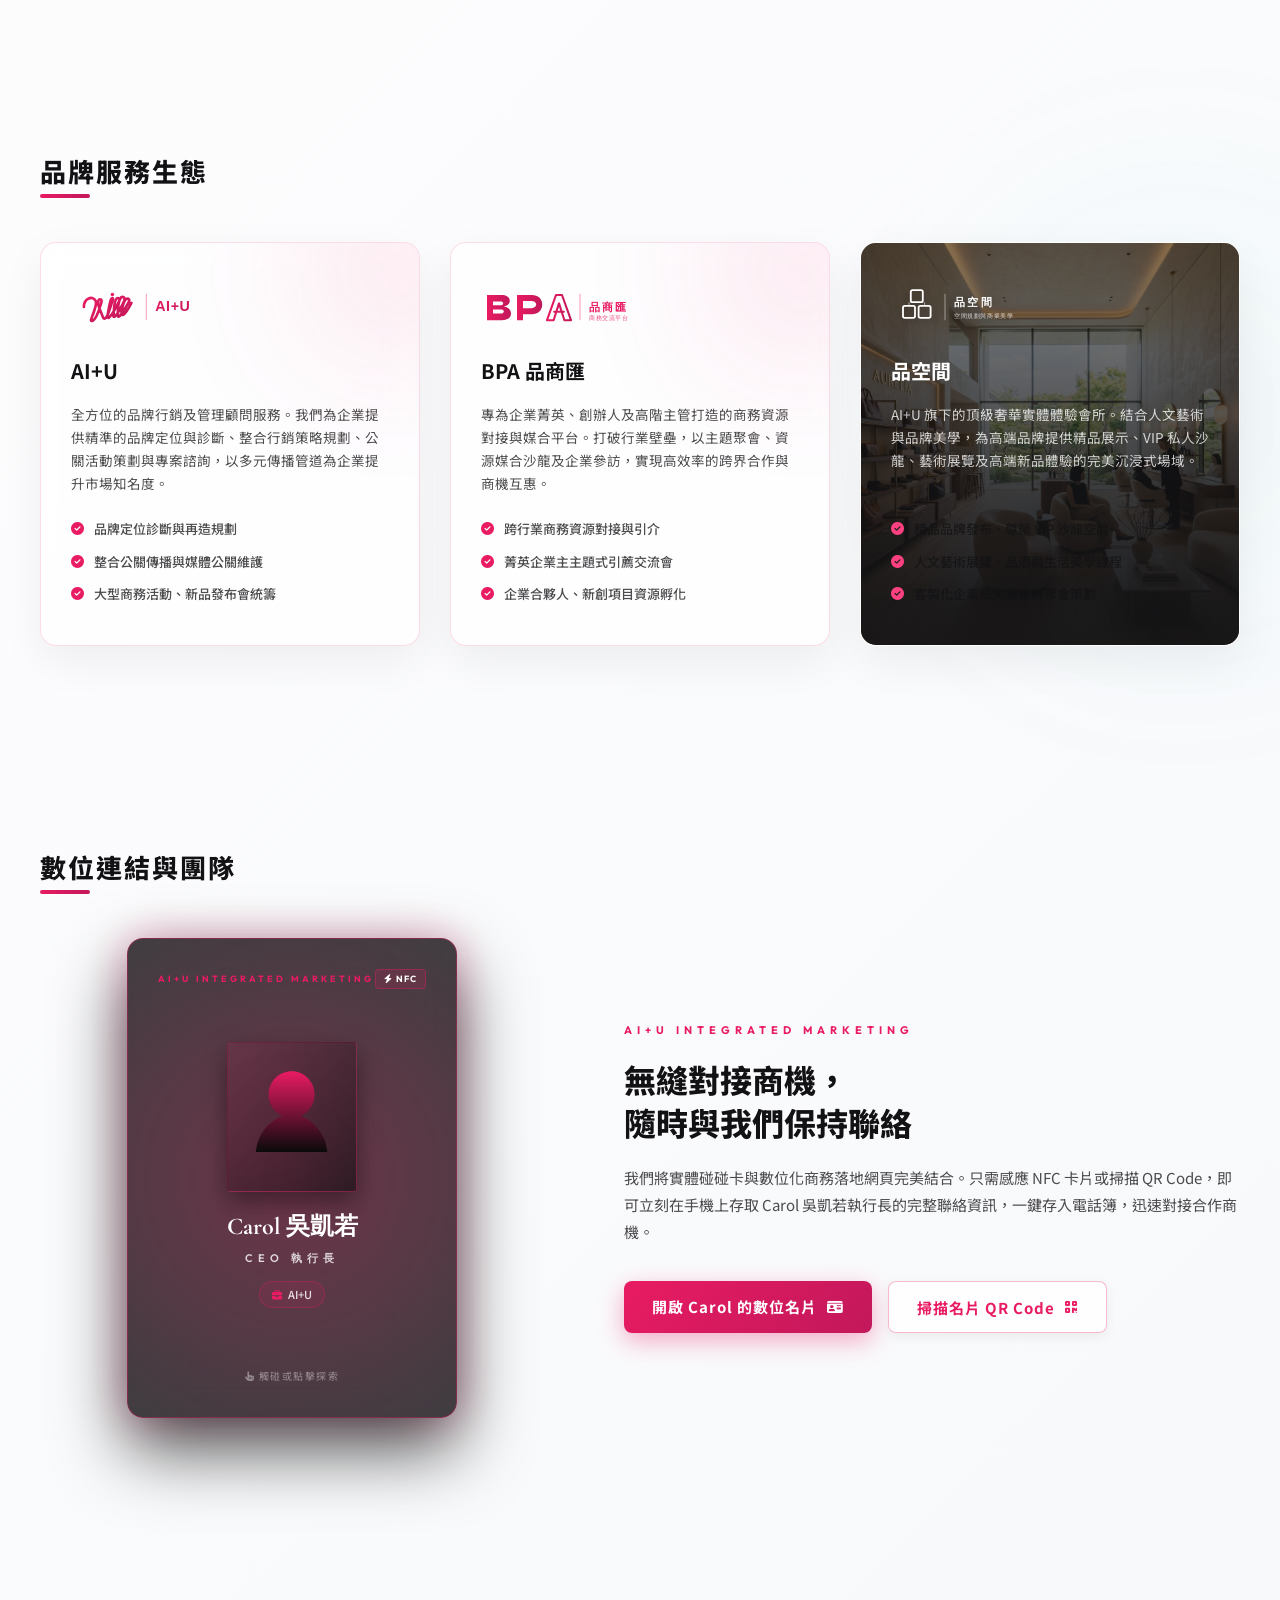
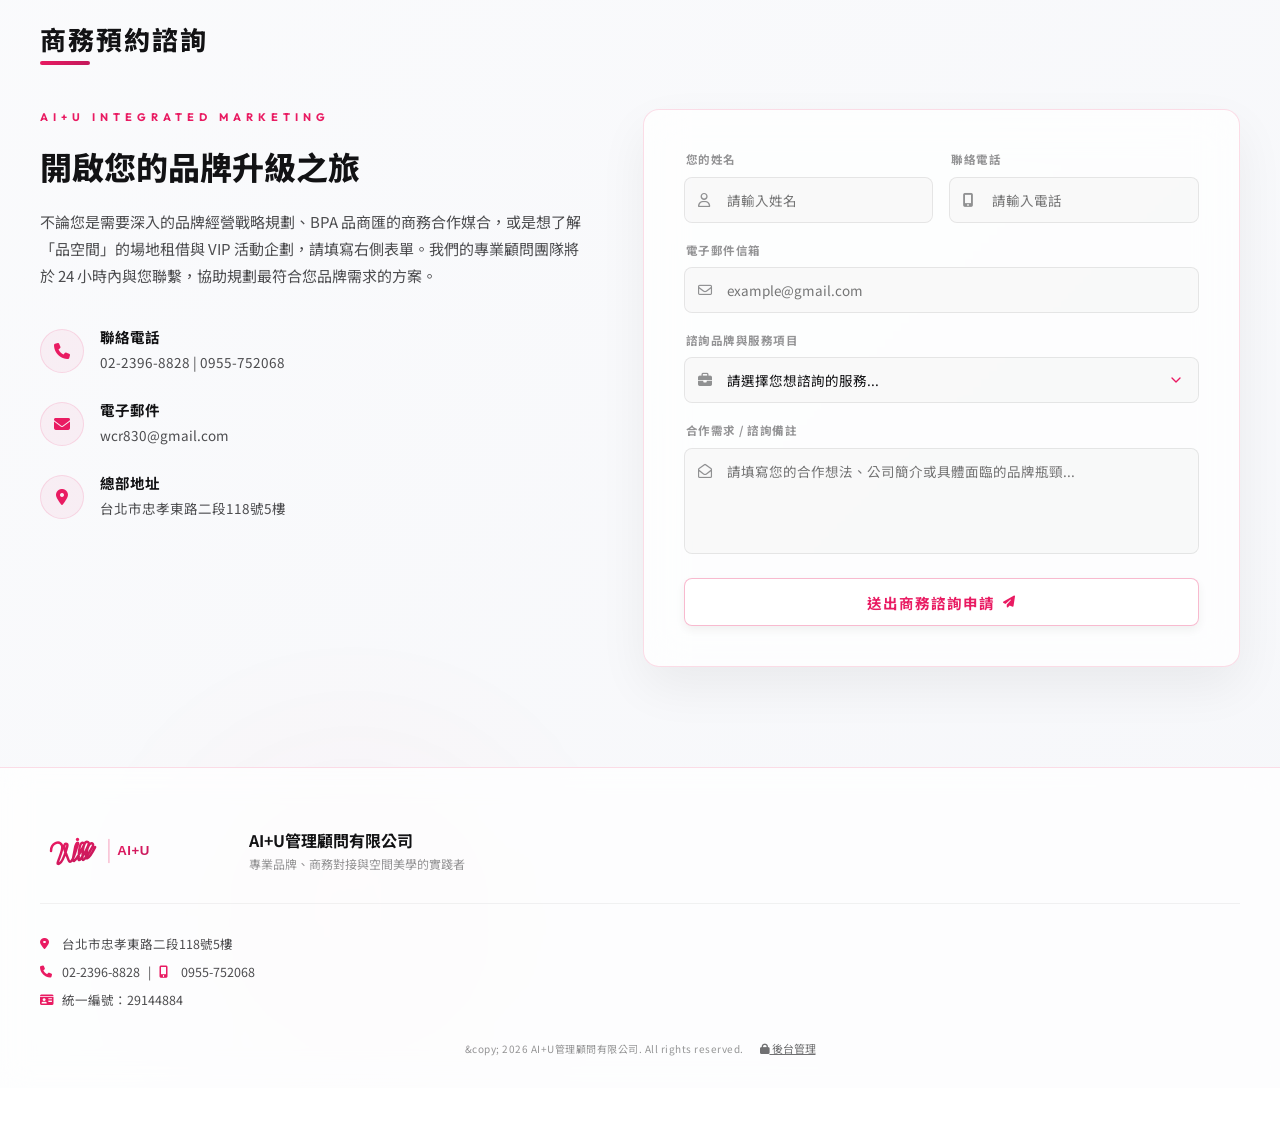
==== commit e412c134: "feat: complete user login authentication and analytical data dashboard system" ====
--- a/index.html
+++ b/index.html
@@ -394,6 +394,7 @@
       
       <div class="footer-bottom">
         <p class="copyright" data-i18n="copyright">&copy; 2026 AI+U管理顧問有限公司. All rights reserved.</p>
+        <a href="login.html" class="admin-login-link" style="font-size: 11px; margin-left: 16px; opacity: 0.6; text-decoration: underline;"><i class="fa-solid fa-lock"></i> 後台管理</a>
       </div>
     </div>
   </footer>
